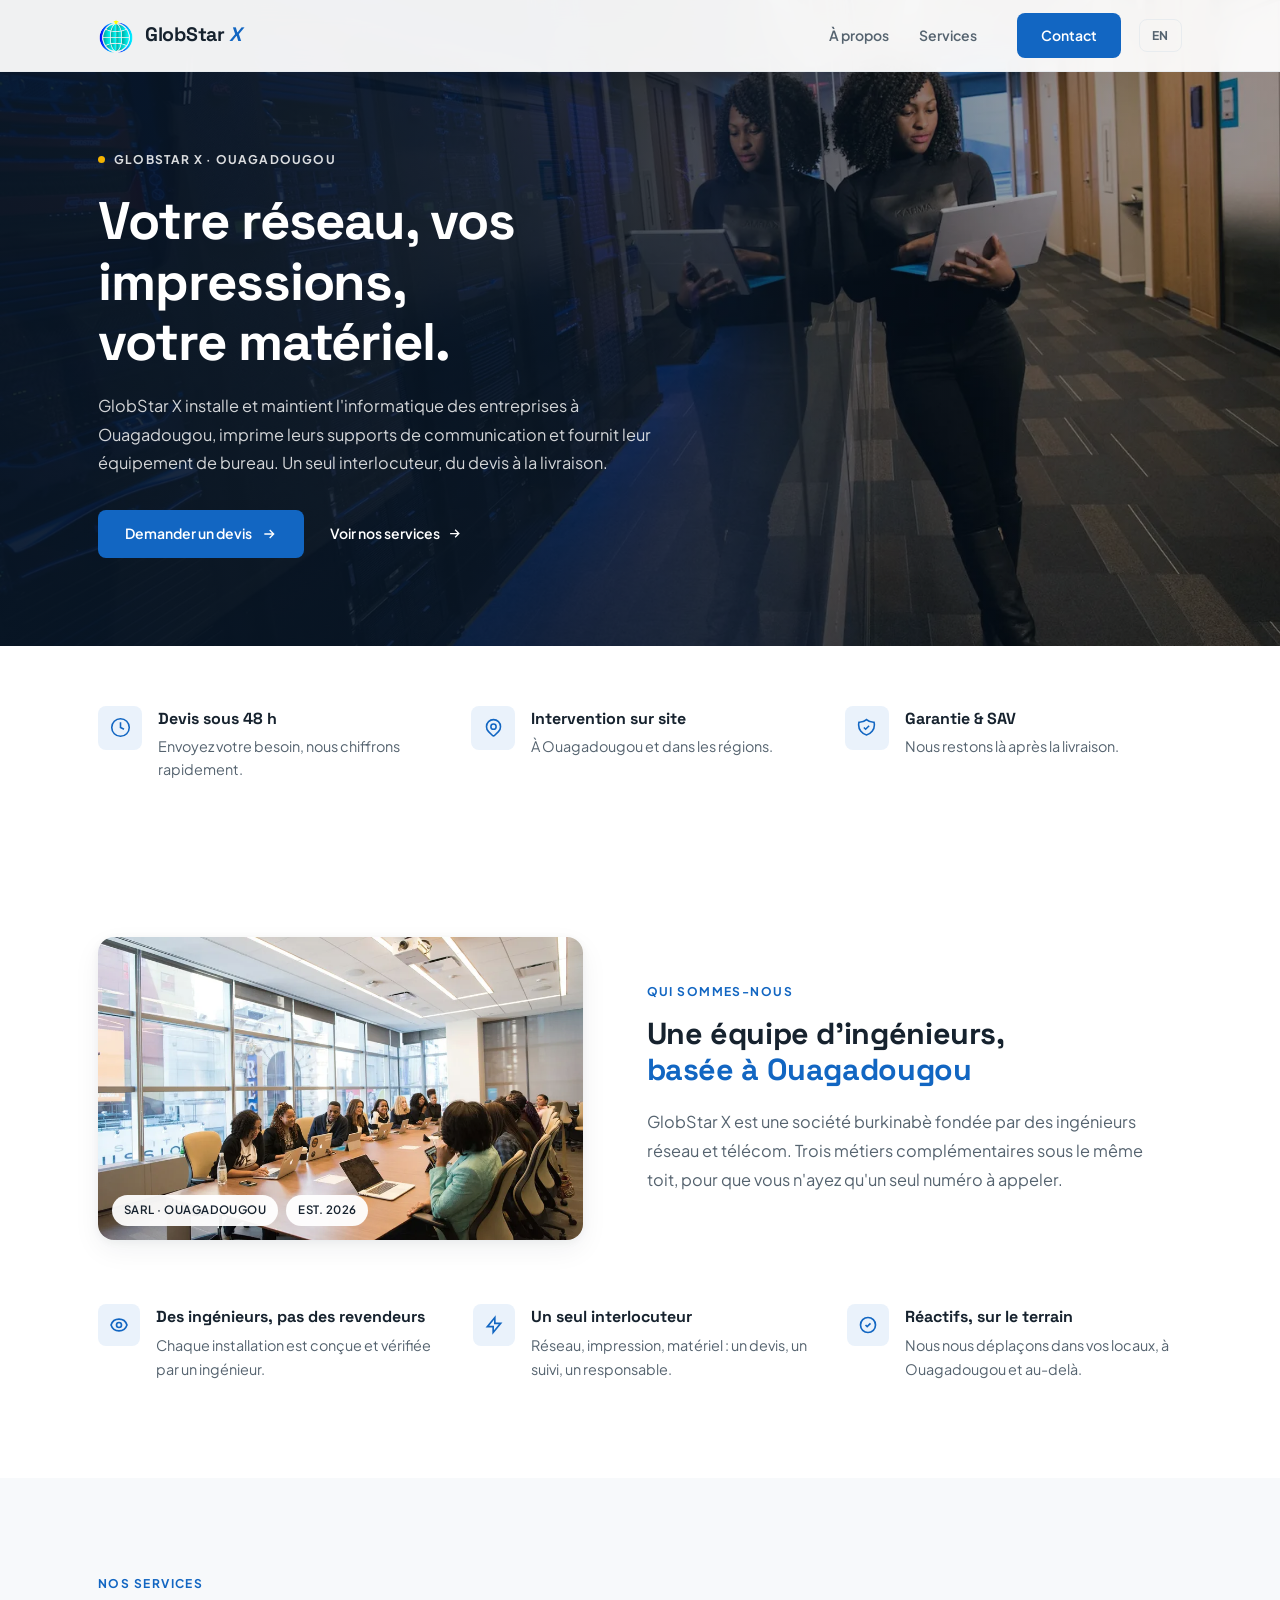
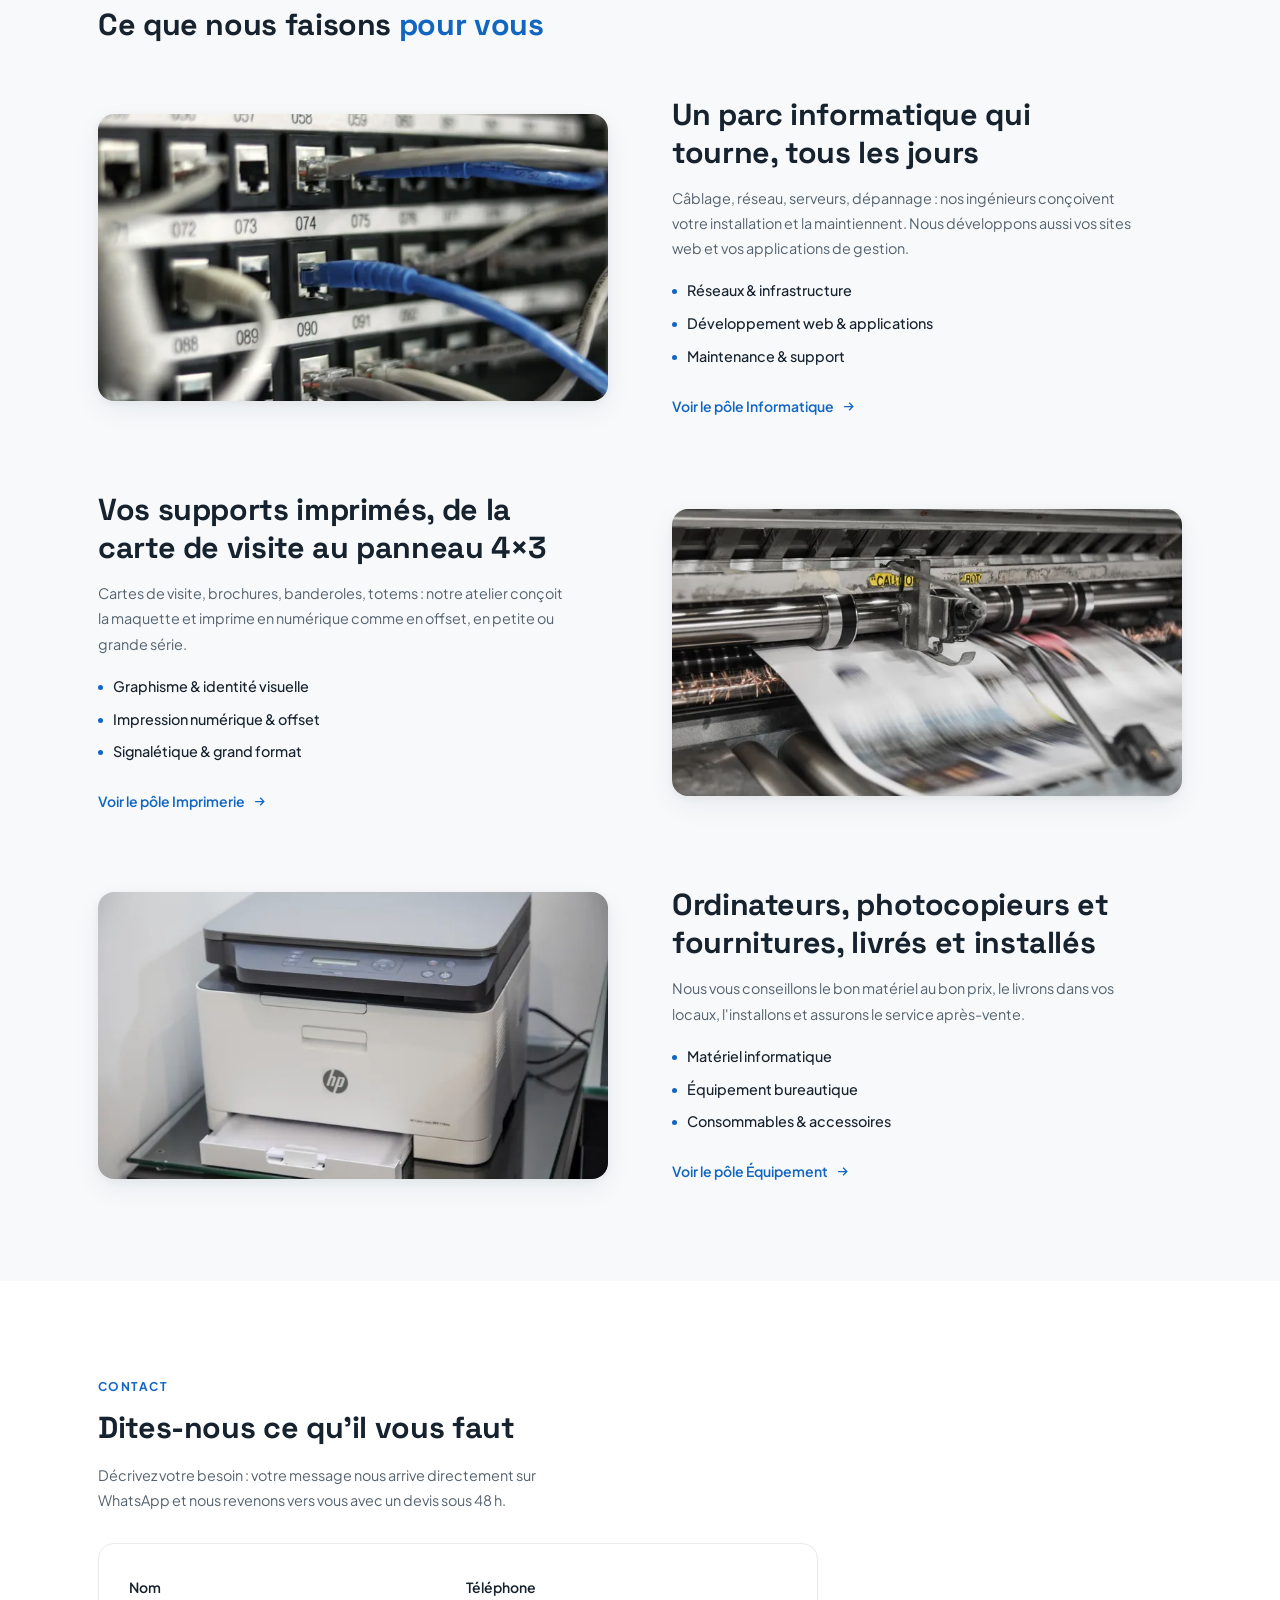
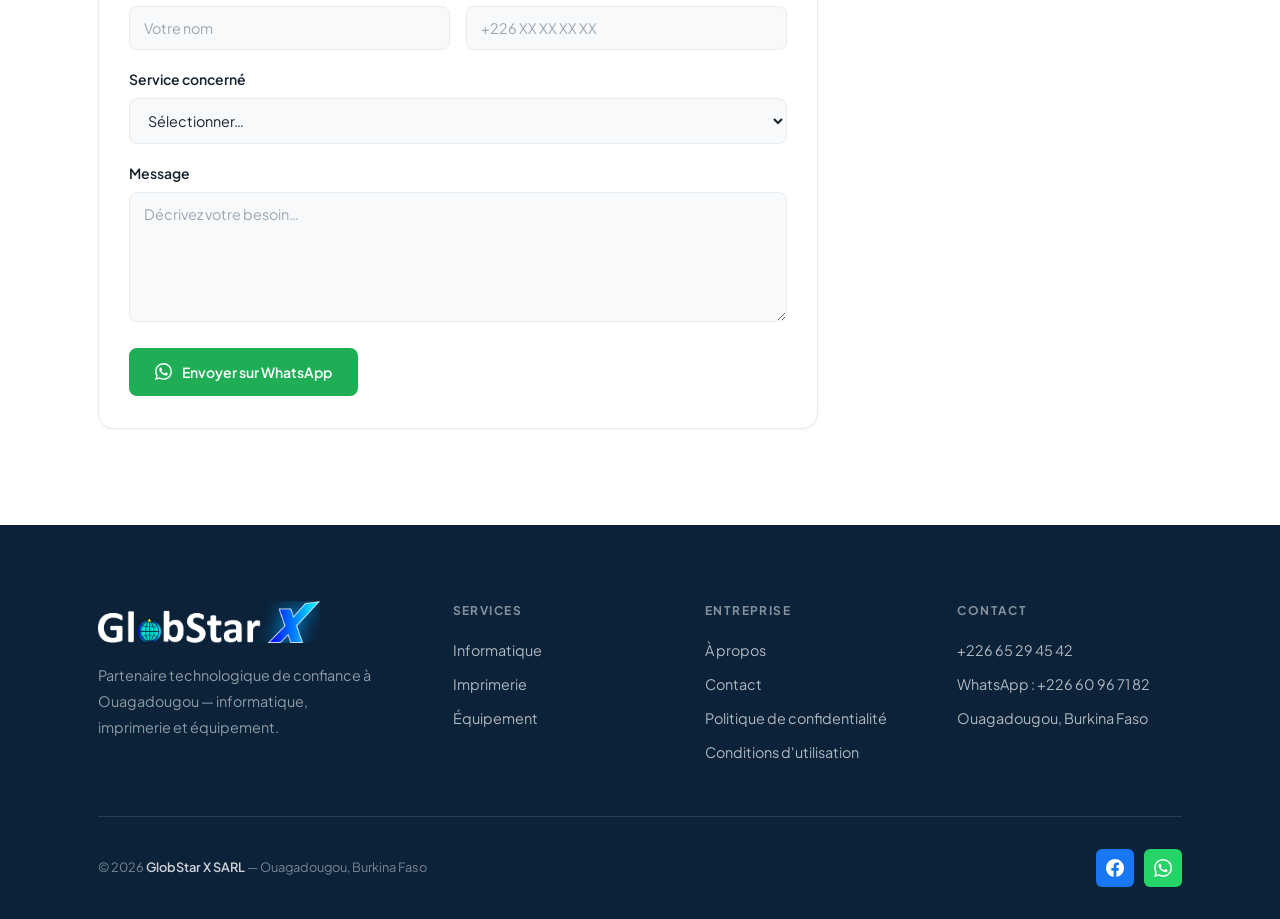
==== index.html @ 5630f963 "v1.0 — site vitrine GlobStar X (accueil + 3 pôles + pages légales, i18n FR/EN, formulaire WhatsApp) " ====
<!DOCTYPE html>
<html lang="fr">
<head>
  <meta charset="UTF-8" />
  <meta name="viewport" content="width=device-width, initial-scale=1.0" />
  <title>GlobStar X SARL — Informatique, Imprimerie &amp; Équipement à Ouagadougou</title>
  <meta name="description" content="GlobStar X SARL accompagne les entreprises et institutions au Burkina Faso : solutions informatiques, imprimerie professionnelle et fourniture d'équipements." />
  <meta name="theme-color" content="#FFFFFF" />
  <link rel="icon" type="image/png" sizes="32x32" href="img/favicon-32.png" />
  <link rel="icon" type="image/png" sizes="64x64" href="img/favicon-64.png" />
  <link rel="apple-touch-icon" href="img/icon-192.png" />
  <link rel="preconnect" href="https://fonts.googleapis.com" />
  <link rel="preconnect" href="https://fonts.gstatic.com" crossorigin />
  <link href="https://fonts.googleapis.com/css2?family=Plus+Jakarta+Sans:wght@300;400;500;600;700;800&family=Space+Grotesk:wght@500;600;700&family=JetBrains+Mono:wght@400;500;700&display=swap" rel="stylesheet" />
  <link rel="stylesheet" href="css/tokens.css" />
  <link rel="stylesheet" href="css/base.css" />
  <link rel="stylesheet" href="css/nav.css" />
  <link rel="stylesheet" href="css/hero.css" />
  <link rel="stylesheet" href="css/about.css" />
  <link rel="stylesheet" href="css/services.css" />
  <link rel="stylesheet" href="css/contact.css" />
  <link rel="stylesheet" href="css/footer.css" />
</head>
<body data-en-title="GlobStar X SARL — IT, Printing &amp; Equipment in Ouagadougou">

<!-- ════ NAV ════ -->
<nav id="nav">
  <div class="nav-inner">
    <a href="#hero" class="nav-logo">
      <img src="img/logo-mark.png" alt="" width="38" height="38" />
      <span class="nav-wordmark">GlobStar&nbsp;<em>X</em></span>
    </a>
    <div class="nav-right">
      <div class="nav-links">
        <a href="#about" data-i18n="nav.about">À propos</a>
        <a href="#services" data-i18n="nav.services">Services</a>
        <a href="#contact" class="nav-cta" data-i18n="nav.contact">Contact</a>
      </div>
      <button class="lang-toggle" id="lang-toggle" aria-label="Switch language">EN</button>
      <button class="nav-hbg" id="nav-hbg" aria-label="Menu"><span></span><span></span><span></span></button>
    </div>
  </div>
</nav>
<div class="nav-mob" id="nav-mob">
  <a href="#about" class="ml" data-i18n="nav.about">À propos</a>
  <a href="#services" class="ml" data-i18n="nav.services">Services</a>
  <a href="informatique.html" class="ml ml-sub" data-i18n="srv.1t">Informatique</a>
  <a href="imprimerie.html" class="ml ml-sub" data-i18n="srv.2t">Imprimerie</a>
  <a href="equipement.html" class="ml ml-sub" data-i18n="srv.3t">Équipement</a>
  <a href="#contact" class="ml" data-i18n="nav.contact">Contact</a>
</div>


<!-- ════ HERO ════ -->
<section id="hero">
  <div class="hero-bg" aria-hidden="true">
    <img src="img/hero-bg.webp" alt="" width="1600" height="800" fetchpriority="high" />
  </div>
  <div class="container hero-inner">
    <div class="hero-pill">
      <span class="hero-pill-dot" aria-hidden="true"></span>
      <span data-i18n="hero.pill">GlobStar X · Ouagadougou</span>
    </div>
    <h1 class="hero-h1" data-i18n="hero.h1">
      Votre réseau, vos impressions,<br />votre matériel.
    </h1>
    <p class="hero-sub" data-i18n="hero.sub">
      GlobStar X installe et maintient l'informatique des entreprises à Ouagadougou,
      imprime leurs supports de communication et fournit leur équipement de bureau.
      Un seul interlocuteur, du devis à la livraison.
    </p>
    <div class="hero-ctas">
      <a href="#contact" class="btn btn-filled">
        <span data-i18n="hero.cta1">Demander un devis</span>
        <svg fill="none" stroke="currentColor" stroke-width="2" viewBox="0 0 24 24" aria-hidden="true"><path d="M5 12h14M13 6l6 6-6 6"/></svg>
      </a>
      <a href="#services" class="link-arrow link-light"><span data-i18n="hero.cta2">Voir nos services</span> <svg fill="none" stroke="currentColor" stroke-width="2" viewBox="0 0 24 24" aria-hidden="true"><path d="M5 12h14M13 6l6 6-6 6"/></svg></a>
    </div>
  </div>
</section>

<!-- ════ ENGAGEMENTS ════ -->
<section class="section-sm" id="promesses">
  <div class="container">
    <ul class="proof-bar">
      <li class="rv" style="transition-delay:.02s">
        <div class="proof-icon"><svg fill="none" stroke="currentColor" stroke-width="1.8" viewBox="0 0 24 24" aria-hidden="true"><circle cx="12" cy="12" r="10"/><polyline points="12 6 12 12 16 14"/></svg></div>
        <div><h3 data-i18n="pr.1t">Devis sous 48 h</h3><p data-i18n="pr.1d">Envoyez votre besoin, nous chiffrons rapidement.</p></div>
      </li>
      <li class="rv" style="transition-delay:.08s">
        <div class="proof-icon"><svg fill="none" stroke="currentColor" stroke-width="1.8" viewBox="0 0 24 24" aria-hidden="true"><path d="M17.657 16.657L13.414 20.9a2 2 0 01-2.827 0l-4.244-4.243a8 8 0 1111.314 0z"/><circle cx="12" cy="11" r="3"/></svg></div>
        <div><h3 data-i18n="pr.2t">Intervention sur site</h3><p data-i18n="pr.2d">À Ouagadougou et dans les régions.</p></div>
      </li>
      <li class="rv" style="transition-delay:.14s">
        <div class="proof-icon"><svg fill="none" stroke="currentColor" stroke-width="1.8" viewBox="0 0 24 24" aria-hidden="true"><path d="M9 12l2 2 4-4m5.618-4.016A11.955 11.955 0 0112 2.944a11.955 11.955 0 01-8.618 3.04A12.02 12.02 0 003 9c0 5.591 3.824 10.29 9 11.622 5.176-1.332 9-6.03 9-11.622 0-1.042-.133-2.052-.382-3.016z"/></svg></div>
        <div><h3 data-i18n="pr.3t">Garantie &amp; SAV</h3><p data-i18n="pr.3d">Nous restons là après la livraison.</p></div>
      </li>
    </ul>
  </div>
</section>


<!-- ════ ABOUT ════ -->
<section id="about" class="section">
  <div class="container">
    <div class="about-grid">
      <figure class="about-photo rv-l">
        <img src="img/about.webp" alt="Équipe au travail sur ordinateurs portables" width="900" height="562" loading="lazy" />
        <figcaption class="about-photo-chip">
          <span class="chip">SARL · OUAGADOUGOU</span>
          <span class="chip" data-i18n="about.chip2">EST. 2026</span>
        </figcaption>
      </figure>
      <div class="about-intro rv-r">
        <div class="eyebrow" data-i18n="about.eyebrow">Qui sommes-nous</div>
        <h2 class="display-sm" data-i18n="about.h2">
          Une équipe d'ingénieurs,<br /><span class="grad-text">basée à Ouagadougou</span>
        </h2>
        <p class="about-lead" data-i18n="about.lead">
          GlobStar X est une société burkinabè fondée par des ingénieurs réseau
          et télécom. Trois métiers complémentaires sous le même toit, pour que
          vous n'ayez qu'un seul numéro à appeler.
        </p>
      </div>
    </div>
    <div class="about-values rv">
      <div class="about-value">
        <div class="about-value-icon"><svg fill="none" stroke="currentColor" stroke-width="2" viewBox="0 0 24 24" aria-hidden="true"><path d="M15 12a3 3 0 11-6 0 3 3 0 016 0z"/><path d="M2.458 12C3.732 7.943 7.523 5 12 5c4.478 0 8.268 2.943 9.542 7-1.274 4.057-5.064 7-9.542 7-4.477 0-8.268-2.943-9.542-7z"/></svg></div>
        <div><h4 data-i18n="about.v1t">Des ingénieurs, pas des revendeurs</h4><p data-i18n="about.v1">Chaque installation est conçue et vérifiée par un ingénieur.</p></div>
      </div>
      <div class="about-value">
        <div class="about-value-icon"><svg fill="none" stroke="currentColor" stroke-width="2" viewBox="0 0 24 24" aria-hidden="true"><path d="M13 10V3L4 14h7v7l9-11h-7z"/></svg></div>
        <div><h4 data-i18n="about.v2t">Un seul interlocuteur</h4><p data-i18n="about.v2">Réseau, impression, matériel : un devis, un suivi, un responsable.</p></div>
      </div>
      <div class="about-value">
        <div class="about-value-icon"><svg fill="none" stroke="currentColor" stroke-width="2" viewBox="0 0 24 24" aria-hidden="true"><path d="M9 12l2 2 4-4m6 2a9 9 0 11-18 0 9 9 0 0118 0z"/></svg></div>
        <div><h4 data-i18n="about.v3t">Réactifs, sur le terrain</h4><p data-i18n="about.v3">Nous nous déplaçons dans vos locaux, à Ouagadougou et au-delà.</p></div>
      </div>
    </div>
  </div>
</section>


<!-- ════ SERVICES ════ -->
<section id="services" class="section section-alt">
  <div class="container">
    <div class="section-head rv">
      <div class="eyebrow" data-i18n="srv.eyebrow">Nos services</div>
      <h2 class="display-sm" data-i18n="srv.h2">Ce que nous faisons <span class="grad-text">pour vous</span></h2>
    </div>

    <div class="feat-rows">

      <div class="feat-row rv">
        <figure class="feat-photo">
          <img src="img/srv-it.webp" alt="Câblage réseau professionnel" width="720" height="405" loading="lazy" />
        </figure>
        <div class="feat-body">
          <h3 data-i18n="srv.1t">Un parc informatique qui tourne, tous les jours</h3>
          <p data-i18n="srv.1s">Câblage, réseau, serveurs, dépannage : nos ingénieurs conçoivent votre installation et la maintiennent. Nous développons aussi vos sites web et vos applications de gestion.</p>
          <ul class="feat-list">
            <li data-i18n="srv.1a">Réseaux &amp; infrastructure</li>
            <li data-i18n="srv.1b">Développement web &amp; applications</li>
            <li data-i18n="srv.1c">Maintenance &amp; support</li>
          </ul>
          <a href="informatique.html" class="link-arrow"><span data-i18n="srv.1l">Voir le pôle Informatique</span> <svg fill="none" stroke="currentColor" stroke-width="2" viewBox="0 0 24 24" aria-hidden="true"><path d="M5 12h14M13 6l6 6-6 6"/></svg></a>
        </div>
      </div>

      <div class="feat-row feat-rev rv">
        <figure class="feat-photo">
          <img src="img/srv-print.webp" alt="Presse d'imprimerie offset" width="720" height="405" loading="lazy" />
        </figure>
        <div class="feat-body">
          <h3 data-i18n="srv.2t">Vos supports imprimés, de la carte de visite au panneau 4×3</h3>
          <p data-i18n="srv.2s">Cartes de visite, brochures, banderoles, totems : notre atelier conçoit la maquette et imprime en numérique comme en offset, en petite ou grande série.</p>
          <ul class="feat-list">
            <li data-i18n="srv.2a">Graphisme &amp; identité visuelle</li>
            <li data-i18n="srv.2b">Impression numérique &amp; offset</li>
            <li data-i18n="srv.2c">Signalétique &amp; grand format</li>
          </ul>
          <a href="imprimerie.html" class="link-arrow"><span data-i18n="srv.2l">Voir le pôle Imprimerie</span> <svg fill="none" stroke="currentColor" stroke-width="2" viewBox="0 0 24 24" aria-hidden="true"><path d="M5 12h14M13 6l6 6-6 6"/></svg></a>
        </div>
      </div>

      <div class="feat-row rv">
        <figure class="feat-photo">
          <img src="img/srv-equip.webp" alt="Photocopieur multifonction professionnel" width="720" height="405" loading="lazy" />
        </figure>
        <div class="feat-body">
          <h3 data-i18n="srv.3t">Ordinateurs, photocopieurs et fournitures, livrés et installés</h3>
          <p data-i18n="srv.3s">Nous vous conseillons le bon matériel au bon prix, le livrons dans vos locaux, l'installons et assurons le service après-vente.</p>
          <ul class="feat-list">
            <li data-i18n="srv.3a">Matériel informatique</li>
            <li data-i18n="srv.3b">Équipement bureautique</li>
            <li data-i18n="srv.3c">Consommables &amp; accessoires</li>
          </ul>
          <a href="equipement.html" class="link-arrow"><span data-i18n="srv.3l">Voir le pôle Équipement</span> <svg fill="none" stroke="currentColor" stroke-width="2" viewBox="0 0 24 24" aria-hidden="true"><path d="M5 12h14M13 6l6 6-6 6"/></svg></a>
        </div>
      </div>

    </div>
  </div>
</section>


<!-- ════ CONTACT ════ -->
<section id="contact" class="section">
  <div class="container">
    <div class="contact-solo">
      <div class="contact-form-wrap rv-l">
        <div class="eyebrow" data-i18n="ct.eyebrow">Contact</div>
        <h2 class="display-sm" data-i18n="ct.h2">Dites-nous ce qu'il vous faut</h2>
        <p class="contact-note" data-i18n="ct.note">Décrivez votre besoin : votre message nous arrive directement sur WhatsApp et nous revenons vers vous avec un devis sous 48 h.</p>
        <div class="form-card">
          <form id="contact-form" novalidate>
            <div class="form-row">
              <div class="fg"><label for="f-nom" data-i18n="ct.lName">Nom</label><input id="f-nom" type="text" name="nom" placeholder="Votre nom" data-i18n-ph="ct.pName" required /></div>
              <div class="fg"><label for="f-tel" data-i18n="ct.lTel">Téléphone</label><input id="f-tel" type="tel" name="tel" placeholder="+226 XX XX XX XX" /></div>
            </div>
            <div class="fg">
              <label for="f-service" data-i18n="ct.lService">Service concerné</label>
              <select id="f-service" name="service">
                <option value="" data-i18n="ct.oNone">Sélectionner…</option>
                <option data-i18n="srv.1t">Informatique</option>
                <option data-i18n="srv.2t">Imprimerie</option>
                <option data-i18n="srv.3t">Équipement</option>
                <option data-i18n="ct.oOther">Autre</option>
              </select>
            </div>
            <div class="fg"><label for="f-msg" data-i18n="ct.lMsg">Message</label><textarea id="f-msg" name="message" placeholder="Décrivez votre besoin…" data-i18n-ph="ct.pMsg" required></textarea></div>
            <button type="submit" class="form-submit">
              <svg fill="currentColor" viewBox="0 0 24 24" width="17" height="17" aria-hidden="true"><path d="M17.472 14.382c-.297-.149-1.758-.867-2.03-.967-.273-.099-.471-.148-.67.15-.197.297-.767.966-.94 1.164-.173.199-.347.223-.644.075-.297-.15-1.255-.463-2.39-1.475-.883-.788-1.48-1.761-1.653-2.059-.173-.297-.018-.458.13-.606.134-.133.297-.347.446-.52.149-.174.198-.298.298-.497.099-.198.05-.371-.025-.52-.075-.149-.669-1.612-.916-2.207-.242-.579-.487-.5-.669-.51-.173-.008-.371-.01-.57-.01-.198 0-.52.074-.792.372-.272.297-1.04 1.016-1.04 2.479 0 1.462 1.065 2.875 1.213 3.074.149.198 2.096 3.2 5.077 4.487.709.306 1.262.489 1.694.625.712.227 1.36.195 1.871.118.571-.085 1.758-.719 2.006-1.413.248-.694.248-1.289.173-1.413-.074-.124-.272-.198-.57-.347m-5.421 7.403h-.004a9.87 9.87 0 01-5.031-1.378l-.361-.214-3.741.982.998-3.648-.235-.374a9.86 9.86 0 01-1.51-5.26c.001-5.45 4.436-9.884 9.888-9.884 2.64 0 5.122 1.03 6.988 2.898a9.825 9.825 0 012.893 6.994c-.003 5.45-4.437 9.884-9.885 9.884m8.413-18.297A11.815 11.815 0 0012.05 0C5.495 0 .16 5.335.157 11.892c0 2.096.547 4.142 1.588 5.945L.057 24l6.305-1.654a11.882 11.882 0 005.683 1.448h.005c6.554 0 11.89-5.335 11.893-11.893a11.821 11.821 0 00-3.48-8.413z"/></svg>
              <span data-i18n="ct.send">Envoyer sur WhatsApp</span>
            </button>
          </form>
        </div>
      </div>

    </div>
  </div>
</section>


<!-- ════ FOOTER ════ -->
<footer id="footer">
  <div class="container">
    <div class="footer-top">
      <div class="footer-brand">
        <img src="./GlobStar X-03.png" alt="GlobStar X SARL" />
        <p data-i18n="f.brand">Partenaire technologique de confiance à Ouagadougou — informatique, imprimerie et équipement.</p>
      </div>
      <div class="footer-col">
        <h4 data-i18n="f.services">Services</h4>
        <ul>
          <li><a href="informatique.html" data-i18n="srv.1t">Informatique</a></li>
          <li><a href="imprimerie.html" data-i18n="srv.2t">Imprimerie</a></li>
          <li><a href="equipement.html" data-i18n="srv.3t">Équipement</a></li>
        </ul>
      </div>
      <div class="footer-col">
        <h4 data-i18n="f.company">Entreprise</h4>
        <ul>
          <li><a href="#about" data-i18n="nav.about">À propos</a></li>
          <li><a href="#contact" data-i18n="nav.contact">Contact</a></li>
          <li><a href="politique-confidentialite.html" data-i18n="f.privacy">Politique de confidentialité</a></li>
          <li><a href="conditions.html" data-i18n="f.terms">Conditions d'utilisation</a></li>
        </ul>
      </div>
      <div class="footer-col">
        <h4 data-i18n="f.contact">Contact</h4>
        <ul class="footer-contact">
          <li><a href="tel:+22665294542">+226 65 29 45 42</a></li>
          <li><a href="https://wa.me/22660967182" target="_blank" rel="noopener">WhatsApp : +226 60 96 71 82</a></li>
          <li>Ouagadougou, Burkina Faso</li>
        </ul>
      </div>
    </div>
    <div class="footer-bottom">
      <p class="footer-copy">© 2026 <strong>GlobStar X SARL</strong> — Ouagadougou, Burkina Faso</p>
      <div class="footer-socials">
        <a href="https://www.facebook.com/share/197fRiGLvC/" target="_blank" rel="noopener" class="fsoc fsoc-fb" aria-label="Facebook"><svg fill="currentColor" viewBox="0 0 24 24" aria-hidden="true"><path d="M24 12.073C24 5.406 18.627 0 12 0S0 5.406 0 12.073C0 18.1 4.388 23.094 10.125 24v-8.437H7.078v-3.49h3.047v-2.66c0-3.026 1.792-4.697 4.533-4.697 1.312 0 2.686.236 2.686.236v2.971H15.83c-1.491 0-1.956.931-1.956 1.886v2.264h3.328l-.532 3.49h-2.796V24C19.612 23.094 24 18.1 24 12.073z"/></svg></a>
        <a href="https://wa.me/22660967182" target="_blank" rel="noopener" class="fsoc fsoc-wa" aria-label="WhatsApp"><svg fill="currentColor" viewBox="0 0 24 24" aria-hidden="true"><path d="M17.472 14.382c-.297-.149-1.758-.867-2.03-.967-.273-.099-.471-.148-.67.15-.197.297-.767.966-.94 1.164-.173.199-.347.223-.644.075-.297-.15-1.255-.463-2.39-1.475-.883-.788-1.48-1.761-1.653-2.059-.173-.297-.018-.458.13-.606.134-.133.297-.347.446-.52.149-.174.198-.298.298-.497.099-.198.05-.371-.025-.52-.075-.149-.669-1.612-.916-2.207-.242-.579-.487-.5-.669-.51-.173-.008-.371-.01-.57-.01-.198 0-.52.074-.792.372-.272.297-1.04 1.016-1.04 2.479 0 1.462 1.065 2.875 1.213 3.074.149.198 2.096 3.2 5.077 4.487.709.306 1.262.489 1.694.625.712.227 1.36.195 1.871.118.571-.085 1.758-.719 2.006-1.413.248-.694.248-1.289.173-1.413-.074-.124-.272-.198-.57-.347m-5.421 7.403h-.004a9.87 9.87 0 01-5.031-1.378l-.361-.214-3.741.982.998-3.648-.235-.374a9.86 9.86 0 01-1.51-5.26c.001-5.45 4.436-9.884 9.888-9.884 2.64 0 5.122 1.03 6.988 2.898a9.825 9.825 0 012.893 6.994c-.003 5.45-4.437 9.884-9.885 9.884m8.413-18.297A11.815 11.815 0 0012.05 0C5.495 0 .16 5.335.157 11.892c0 2.096.547 4.142 1.588 5.945L.057 24l6.305-1.654a11.882 11.882 0 005.683 1.448h.005c6.554 0 11.89-5.335 11.893-11.893a11.821 11.821 0 00-3.48-8.413z"/></svg></a>
      </div>
    </div>
  </div>
</footer>

<script src="js/nav.js"    defer></script>
<script src="js/reveal.js" defer></script>
<script src="js/ui.js"     defer></script>
<script src="js/i18n.js"   defer></script>
</body>
</html>
---- css/tokens.css ----
/* ══════════════════════════════════════════
   DESIGN TOKENS — GlobStar X
   Corporate épuré : typo modérée, blanc, un accent
══════════════════════════════════════════ */
:root {
  /* ── Brand ── */
  --brand-cyan:  #00A8CC;
  --brand-blue:  #1266C2;
  --star:        #F5B301;

  /* ── Primary ── */
  --primary:           #1266C2;
  --primary-d:         #0F58A8;
  --on-primary:        #FFFFFF;
  --primary-container: #EAF2FB;
  --on-primary-ct:     #0A3D75;

  /* ── Encres & surfaces ── */
  --on-surface:        #16222E;
  --on-surface-var:    #55636F;
  --mono-ink:          #55636F;

  --surface:           #FFFFFF;
  --surf-ct-low:       #F7F9FB;
  --surf-ct:           #EFF3F6;
  --surf-ct-high:      #E7ECF0;

  /* ── Bordures ── */
  --outline:           #9AA7B2;
  --outline-var:       #E8ECEF;
  --line:              1px solid #E8ECEF;

  /* ── Sombre ── */
  --dark:  #0B2239;
  --dark2: #10304F;

  /* ── Typography ── */
  --font:         'Plus Jakarta Sans', system-ui, sans-serif;
  --font-display: 'Space Grotesk', 'Plus Jakarta Sans', system-ui, sans-serif;
  --font-mono:    'JetBrains Mono', ui-monospace, monospace;

  /* ── Type scale : modérée ── */
  --display-lg:    clamp(2.15rem, 4.2vw, 3.3rem);
  --display-md:    clamp(1.9rem, 3.4vw, 2.6rem);
  --display-sm:    clamp(1.5rem, 2.5vw, 1.9rem);
  --headline-lg:   clamp(1.4rem, 2.4vw, 1.7rem);
  --headline-sm:   1.35rem;
  --title-lg:      1.25rem;
  --title-md:      1rem;
  --title-sm:      .875rem;
  --label-lg:      .875rem;
  --label-md:      .75rem;
  --body-lg:       1.02rem;
  --body-md:       .9rem;
  --body-sm:       .8rem;

  /* ── Shapes ── */
  --r-xs:   4px;
  --r-sm:   6px;
  --r-md:   8px;
  --r-lg:   12px;
  --r-xl:   16px;
  --r-2xl:  20px;
  --r-full: 9999px;

  /* ── Shadows : douces, discrètes ── */
  --sh-1: 0 1px 2px rgba(22,34,46,.05);
  --sh-2: 0 2px 8px rgba(22,34,46,.05), 0 10px 28px rgba(22,34,46,.06);
  --sh-3: 0 4px 12px rgba(22,34,46,.06), 0 20px 48px rgba(22,34,46,.09);
  --sh-c: 0 2px 8px rgba(18,102,194,.2);

  /* ── Motion ── */
  --ease-std:  cubic-bezier(.2,0,0,1);
  --ease-dec:  cubic-bezier(0,0,0,1);
  --dur-1: 180ms;
  --dur-2: 260ms;
  --dur-3: 360ms;
  --dur-4: 440ms;

  /* ── Layout ── */
  --nav-h:    72px;
  --max-w:    1140px;
  --pad-x:    28px;
}

@media (max-width: 600px) {
  :root {
    --pad-x: 20px;
    --nav-h: 62px;
  }
}
---- css/base.css ----
/* ══════════════════════════════════════════
   BASE — Reset · Typographie · Utilitaires
══════════════════════════════════════════ */

/* ── Reset ── */
*, *::before, *::after { box-sizing: border-box; margin: 0; padding: 0; }
html { scroll-behavior: smooth; -webkit-text-size-adjust: 100%; overflow-x: clip; }
body {
  font-family: var(--font);
  background: var(--surface);
  color: var(--on-surface);
  overflow-x: hidden;
  -webkit-font-smoothing: antialiased;
  -moz-osx-font-smoothing: grayscale;
  line-height: 1.65;
}
::selection { background: rgba(18,102,194,.15); }
a  { color: inherit; text-decoration: none; }
img { display: block; max-width: 100%; }
ul  { list-style: none; }
button { font-family: inherit; cursor: pointer; border: none; background: none; }
input, textarea, select { font-family: inherit; }

::-webkit-scrollbar       { width: 5px; }
::-webkit-scrollbar-track { background: var(--surf-ct-low); }
::-webkit-scrollbar-thumb { background: var(--outline); border-radius: var(--r-full); }

/* ── Layout ── */
.container {
  max-width: var(--max-w);
  margin: 0 auto;
  padding: 0 var(--pad-x);
}
.section    { padding: 96px 0; }
.section-sm { padding: 60px 0; }
.section-alt { background: var(--surf-ct-low); }

/* ── Typographie ── */
.display-lg {
  font-family: var(--font-display);
  font-size: var(--display-lg);
  font-weight: 700;
  line-height: 1.12;
  letter-spacing: -0.02em;
}
.display-md {
  font-family: var(--font-display);
  font-size: var(--display-md);
  font-weight: 700;
  line-height: 1.15;
  letter-spacing: -0.018em;
}
.display-sm {
  font-family: var(--font-display);
  font-size: var(--display-sm);
  font-weight: 700;
  line-height: 1.2;
  letter-spacing: -0.012em;
}

/* ── Kicker : discret, sans trait ── */
.eyebrow {
  display: block;
  font-size: var(--label-md);
  font-weight: 700;
  letter-spacing: 0.12em;
  text-transform: uppercase;
  color: var(--primary);
  margin-bottom: 14px;
}

.grad-text { color: var(--primary); }

/* ── Tête de section ── */
.section-head { max-width: 620px; margin-bottom: 52px; }
.section-sub {
  font-size: var(--body-lg);
  line-height: 1.75;
  color: var(--on-surface-var);
  margin-top: 14px;
  max-width: 540px;
}

/* ── Boutons : un seul style fort ── */
.btn {
  display: inline-flex;
  align-items: center;
  justify-content: center;
  gap: 9px;
  font-family: var(--font);
  font-size: var(--label-lg);
  font-weight: 600;
  padding: 0 26px;
  height: 48px;
  border-radius: var(--r-md);
  border: 1px solid transparent;
  cursor: pointer;
  transition: background var(--dur-1) var(--ease-std),
              color var(--dur-1) var(--ease-std),
              border-color var(--dur-1) var(--ease-std);
  white-space: nowrap;
  text-decoration: none;
}
.btn svg { width: 16px; height: 16px; flex-shrink: 0; }

.btn-filled {
  background: var(--primary);
  color: #fff;
}
.btn-filled:hover { background: var(--primary-d); }

.btn-ghost {
  background: transparent;
  color: var(--on-surface);
  border-color: var(--surf-ct-high);
}
.btn-ghost:hover {
  color: var(--primary);
  border-color: var(--primary);
}

/* ── Lien texte avec flèche ── */
.link-arrow {
  display: inline-flex;
  align-items: center;
  gap: 7px;
  font-size: var(--label-lg);
  font-weight: 600;
  color: var(--primary);
  transition: gap var(--dur-1) var(--ease-std);
}
.link-arrow svg { width: 15px; height: 15px; }
.link-arrow:hover { gap: 11px; }

/* ── Chips ── */
.chip {
  display: inline-flex;
  align-items: center;
  gap: 6px;
  font-size: 11.5px;
  font-weight: 600;
  letter-spacing: .04em;
  padding: 6px 12px;
  border-radius: var(--r-full);
  background: rgba(255,255,255,.94);
  color: var(--on-surface);
}

/* ── Blocs de langue ── */
html.en .lang-fr { display: none; }
html:not(.en) .lang-en { display: none; }

/* ── Reveal : discret ── */
.rv, .rv-l, .rv-r, .rv-s {
  opacity: 0;
  transform: translateY(16px);
  transition: opacity var(--dur-4) var(--ease-dec), transform var(--dur-4) var(--ease-dec);
}
.rv.on, .rv-l.on, .rv-r.on, .rv-s.on { opacity: 1; transform: none; }
@media (prefers-reduced-motion: reduce) {
  .rv, .rv-l, .rv-r, .rv-s { opacity: 1; transform: none; transition: none; }
}

/* ── Focus ── */
:focus-visible {
  outline: 2px solid var(--primary);
  outline-offset: 3px;
  border-radius: var(--r-xs);
}

/* ── Responsive ── */
@media (max-width: 960px) {
  .section    { padding: 72px 0; }
  .section-sm { padding: 48px 0; }
  .section-head { margin-bottom: 40px; }
}
@media (max-width: 600px) {
  .section    { padding: 56px 0; }
  .section-sm { padding: 40px 0; }
}
---- css/nav.css ----
/* ══════════════════════════════════════════
   NAVIGATION — hairline, éditoriale
══════════════════════════════════════════ */
#nav {
  position: fixed;
  top: 0; left: 0; right: 0;
  z-index: 1000;
  height: var(--nav-h);
  background: rgba(255,255,255,.94);
  backdrop-filter: blur(14px);
  -webkit-backdrop-filter: blur(14px);
  border-bottom: var(--line);
  transition: box-shadow var(--dur-2) var(--ease-std);
}
#nav.scrolled { box-shadow: var(--sh-1); }

.nav-inner {
  max-width: var(--max-w);
  height: 100%;
  margin: 0 auto;
  padding: 0 var(--pad-x);
  display: flex;
  align-items: center;
  justify-content: space-between;
}

/* ── Logo ── */
.nav-logo {
  display: flex;
  align-items: center;
  gap: 11px;
}
.nav-logo img {
  width: 36px;
  height: 36px;
  display: block;
}
.nav-wordmark {
  font-family: var(--font-display);
  font-size: 1.22rem;
  font-weight: 700;
  letter-spacing: -0.015em;
  color: var(--on-surface);
  white-space: nowrap;
}
.nav-wordmark em {
  font-style: italic;
  color: var(--primary);
}

/* ── Liens ── */
.nav-right {
  display: flex;
  align-items: center;
  gap: 18px;
}
.nav-links {
  display: flex;
  align-items: center;
  gap: 30px;
}
.nav-links a {
  position: relative;
  font-size: var(--label-lg);
  font-weight: 600;
  color: var(--on-surface-var);
  padding: 6px 0;
  transition: color var(--dur-1);
}
.nav-links a::after {
  content: '';
  position: absolute;
  left: 0; right: 100%;
  bottom: 0;
  height: 2px;
  background: var(--primary);
  transition: right var(--dur-2) var(--ease-std);
}
.nav-links a:hover,
.nav-links a.active { color: var(--on-surface); }
.nav-links a:hover::after,
.nav-links a.active::after { right: 0; }

.nav-links a.nav-cta {
  margin-left: 10px;
  background: var(--primary);
  color: #fff;
  padding: 11px 24px;
  border-radius: var(--r-md);
  transition: background var(--dur-1);
}
.nav-links a.nav-cta::after { display: none; }
.nav-links a.nav-cta:hover {
  background: var(--primary-d);
  color: #fff;
}

/* ── Lang toggle ── */
.lang-toggle {
  font-size: var(--label-md);
  font-weight: 700;
  letter-spacing: .06em;
  color: var(--on-surface-var);
  border: var(--line);
  border-radius: var(--r-md);
  padding: 8px 12px;
  transition: color var(--dur-1), border-color var(--dur-1);
}
.lang-toggle:hover {
  color: var(--primary);
  border-color: var(--primary);
}

/* ── Hamburger ── */
.nav-hbg {
  display: none;
  flex-direction: column;
  justify-content: center;
  gap: 5px;
  width: 44px;
  height: 44px;
  padding: 11px;
  border-radius: var(--r-xs);
}
.nav-hbg span {
  display: block;
  height: 2px;
  background: var(--on-surface);
  transition: transform var(--dur-2) var(--ease-std), opacity var(--dur-1);
}
.nav-hbg.open span:nth-child(1) { transform: translateY(7px) rotate(45deg); }
.nav-hbg.open span:nth-child(2) { opacity: 0; }
.nav-hbg.open span:nth-child(3) { transform: translateY(-7px) rotate(-45deg); }

/* ── Menu mobile ── */
.nav-mob {
  position: fixed;
  inset: var(--nav-h) 0 0 0;
  z-index: 999;
  background: var(--surface);
  display: flex;
  flex-direction: column;
  padding: 28px var(--pad-x);
  opacity: 0;
  pointer-events: none;
  transform: translateY(-6px);
  transition: opacity var(--dur-2) var(--ease-std), transform var(--dur-2) var(--ease-std);
}
.nav-mob.open {
  opacity: 1;
  pointer-events: auto;
  transform: none;
}
.nav-mob .ml {
  font-family: var(--font-display);
  font-size: 1.55rem;
  font-weight: 600;
  color: var(--on-surface);
  padding: 14px 0;
  border-bottom: var(--line);
}
.nav-mob .ml-sub {
  font-family: var(--font);
  font-size: 1rem;
  font-weight: 500;
  color: var(--on-surface-var);
  padding-left: 20px;
}

@media (max-width: 860px) {
  .nav-links { display: none; }
  .nav-hbg   { display: flex; }
}
---- css/hero.css ----
/* ══════════════════════════════════════════
   HERO — photo pleine largeur + voile navy
══════════════════════════════════════════ */
#hero {
  position: relative;
  min-height: 560px;
  display: flex;
  align-items: center;
  padding: calc(var(--nav-h) + 72px) 0 88px;
  overflow: hidden;
}

.hero-bg {
  position: absolute;
  inset: 0;
  z-index: 0;
}
.hero-bg img {
  width: 100%;
  height: 100%;
  object-fit: cover;
  object-position: 70% center;
}
.hero-bg::after {
  content: '';
  position: absolute;
  inset: 0;
  background: linear-gradient(90deg,
    rgba(8,22,38,.92) 0%,
    rgba(8,22,38,.82) 42%,
    rgba(8,22,38,.45) 75%,
    rgba(8,22,38,.3) 100%);
}

.hero-inner {
  position: relative;
  z-index: 1;
  width: 100%;
}

/* ── Kicker ── */
.hero-pill {
  display: inline-flex;
  align-items: center;
  gap: 9px;
  font-size: var(--label-md);
  font-weight: 700;
  letter-spacing: .1em;
  text-transform: uppercase;
  color: rgba(255,255,255,.85);
  margin-bottom: 22px;
}
.hero-pill-dot {
  width: 7px;
  height: 7px;
  border-radius: 50%;
  background: var(--star);
  flex-shrink: 0;
}

.hero-h1 {
  font-family: var(--font-display);
  font-size: var(--display-lg);
  font-weight: 700;
  line-height: 1.14;
  letter-spacing: -0.02em;
  color: #fff;
  max-width: 640px;
  margin-bottom: 20px;
}

.hero-sub {
  font-size: var(--body-lg);
  line-height: 1.75;
  color: rgba(255,255,255,.82);
  max-width: 560px;
  margin-bottom: 32px;
}

.hero-ctas {
  display: flex;
  flex-wrap: wrap;
  align-items: center;
  gap: 26px;
}
.link-light { color: #fff; }
.link-light:hover { color: rgba(255,255,255,.85); }

/* ══════════════════════════════════════════
   BANDE D'ENGAGEMENTS
══════════════════════════════════════════ */
.proof-bar {
  display: grid;
  grid-template-columns: repeat(3, 1fr);
  gap: 36px;
}
.proof-bar li {
  display: flex;
  gap: 16px;
  align-items: flex-start;
}
.proof-icon {
  width: 44px;
  height: 44px;
  border-radius: var(--r-md);
  background: var(--primary-container);
  color: var(--primary);
  display: flex;
  align-items: center;
  justify-content: center;
  flex-shrink: 0;
}
.proof-icon svg { width: 21px; height: 21px; }
.proof-bar h3 {
  font-family: var(--font-display);
  font-size: var(--title-md);
  font-weight: 700;
  color: var(--on-surface);
  margin-bottom: 3px;
}
.proof-bar p {
  font-size: var(--body-md);
  color: var(--on-surface-var);
  line-height: 1.6;
}

/* ── Responsive ── */
@media (max-width: 960px) {
  #hero { padding: calc(var(--nav-h) + 56px) 0 64px; min-height: 0; }
  .hero-bg::after {
    background: linear-gradient(180deg, rgba(8,22,38,.9) 0%, rgba(8,22,38,.78) 100%);
  }
  .proof-bar { grid-template-columns: 1fr; gap: 20px; }
}
---- css/about.css ----
/* ══════════════════════════════════════════
   ABOUT — photo + texte, valeurs simples
══════════════════════════════════════════ */
.about-grid {
  display: grid;
  grid-template-columns: .95fr 1.05fr;
  gap: 64px;
  align-items: center;
  margin-bottom: 64px;
}

.about-photo {
  position: relative;
  border-radius: var(--r-xl);
  overflow: hidden;
  box-shadow: var(--sh-2);
}
.about-photo img {
  width: 100%;
  height: auto;
  display: block;
  filter: saturate(.9);
}
.about-photo-chip {
  position: absolute;
  left: 14px;
  bottom: 14px;
  display: flex;
  flex-wrap: wrap;
  gap: 8px;
}

.about-lead {
  font-size: var(--body-lg);
  line-height: 1.8;
  color: var(--on-surface-var);
  margin: 18px 0 0;
  max-width: 500px;
}

/* ── Valeurs : 3 colonnes nues ── */
.about-values {
  display: grid;
  grid-template-columns: repeat(3, 1fr);
  gap: 40px;
}
.about-value {
  display: flex;
  gap: 16px;
  align-items: flex-start;
}
.about-value-icon {
  width: 42px;
  height: 42px;
  border-radius: var(--r-md);
  background: var(--primary-container);
  color: var(--primary);
  display: flex;
  align-items: center;
  justify-content: center;
  flex-shrink: 0;
}
.about-value-icon svg { width: 20px; height: 20px; }
.about-value h4 {
  font-family: var(--font-display);
  font-size: var(--title-md);
  font-weight: 700;
  color: var(--on-surface);
  margin-bottom: 4px;
}
.about-value p {
  font-size: var(--body-md);
  color: var(--on-surface-var);
  line-height: 1.65;
}

@media (max-width: 960px) {
  .about-grid {
    grid-template-columns: 1fr;
    gap: 40px;
    margin-bottom: 44px;
  }
  .about-photo { max-width: 560px; }
  .about-values { grid-template-columns: 1fr; gap: 24px; }
}
---- css/services.css ----
/* ══════════════════════════════════════════
   SERVICES — rangées alternées photo / texte
══════════════════════════════════════════ */
.feat-rows {
  display: flex;
  flex-direction: column;
  gap: 72px;
}

.feat-row {
  display: grid;
  grid-template-columns: 1fr 1fr;
  gap: 64px;
  align-items: center;
}
.feat-rev .feat-photo { order: 2; }
.feat-rev .feat-body  { order: 1; }

.feat-photo {
  border-radius: var(--r-xl);
  overflow: hidden;
  box-shadow: var(--sh-2);
}
.feat-photo img {
  width: 100%;
  height: auto;
  display: block;
  filter: saturate(.9);
}

.feat-body h3 {
  font-family: var(--font-display);
  font-size: var(--display-sm);
  font-weight: 700;
  line-height: 1.25;
  letter-spacing: -0.012em;
  color: var(--on-surface);
  margin-bottom: 14px;
  max-width: 460px;
}
.feat-body > p {
  font-size: var(--body-md);
  line-height: 1.75;
  color: var(--on-surface-var);
  max-width: 470px;
  margin-bottom: 18px;
}
.feat-list {
  display: flex;
  flex-direction: column;
  gap: 9px;
  margin-bottom: 24px;
}
.feat-list li {
  display: flex;
  align-items: baseline;
  gap: 10px;
  font-size: var(--body-md);
  font-weight: 500;
  color: var(--on-surface);
}
.feat-list li::before {
  content: '';
  width: 5px;
  height: 5px;
  border-radius: 50%;
  background: var(--primary);
  flex-shrink: 0;
  transform: translateY(-2px);
}

@media (max-width: 960px) {
  .feat-rows { gap: 52px; }
  .feat-row {
    grid-template-columns: 1fr;
    gap: 24px;
  }
  .feat-rev .feat-photo { order: 0; }
  .feat-rev .feat-body  { order: 0; }
  .feat-photo { max-width: 560px; }
}
---- css/contact.css ----
/* ══════════════════════════════════════════
   CONTACT — formulaire net + coordonnées hairline
══════════════════════════════════════════ */
.contact-solo {
  max-width: 720px;
}

.contact-note {
  font-size: var(--body-md);
  line-height: 1.75;
  color: var(--on-surface-var);
  max-width: 440px;
  margin: 16px 0 30px;
}

/* ── Formulaire ── */
.form-card {
  background: var(--surface);
  border: var(--line);
  border-radius: var(--r-xl);
  box-shadow: var(--sh-1);
  padding: 32px 30px;
}
.form-row {
  display: grid;
  grid-template-columns: 1fr 1fr;
  gap: 16px;
}
.fg { margin-bottom: 18px; }
.fg label {
  display: block;
  font-size: var(--label-lg);
  font-weight: 600;
  color: var(--on-surface);
  margin-bottom: 7px;
}
.fg input,
.fg select,
.fg textarea {
  width: 100%;
  font-size: var(--body-md);
  color: var(--on-surface);
  background: var(--surf-ct-low);
  border: var(--line);
  border-radius: var(--r-md);
  padding: 12px 14px;
  transition: border-color var(--dur-1), background var(--dur-1);
}
.fg input:focus,
.fg select:focus,
.fg textarea:focus {
  outline: none;
  border-color: var(--primary);
  background: var(--surface);
}
.fg textarea { min-height: 130px; resize: vertical; }
.fg ::placeholder { color: var(--outline); }

.form-submit {
  display: inline-flex;
  align-items: center;
  gap: 10px;
  font-size: var(--label-lg);
  font-weight: 600;
  color: #fff;
  background: #1FAE55;
  border-radius: var(--r-md);
  padding: 0 26px;
  height: 48px;
  transition: background var(--dur-1), transform var(--dur-1);
}
.form-submit:hover {
  background: #179547;
  transform: translateY(-1px);
}
.form-submit svg { width: 17px; height: 17px; }

@media (max-width: 600px) {
  .form-row { grid-template-columns: 1fr; gap: 0; }
  .form-card { padding: 24px 20px; }
}
---- css/footer.css ----
/* ══════════════════════════════════════════
   FOOTER — navy éditorial
══════════════════════════════════════════ */
#footer {
  background: var(--dark);
  padding: 76px 0 32px;
}

/* ── Grille ── */
.footer-top {
  display: grid;
  grid-template-columns: 1.5fr 1fr 1fr 1.1fr;
  gap: 48px;
  padding-bottom: 52px;
  border-bottom: 1px solid rgba(255,255,255,.12);
}

/* Marque */
.footer-brand img {
  height: 42px;
  width: auto;
  margin-bottom: 20px;
}
.footer-brand p {
  font-size: var(--body-md);
  color: rgba(255,255,255,.55);
  line-height: 1.8;
  max-width: 280px;
}

/* Colonnes */
.footer-col h4 {
  font-size: var(--label-md);
  font-weight: 700;
  letter-spacing: .12em;
  text-transform: uppercase;
  color: rgba(255,255,255,.5);
  margin-bottom: 18px;
}
.footer-col ul {
  display: flex;
  flex-direction: column;
  gap: 11px;
}
.footer-col li {
  font-size: var(--body-md);
  color: rgba(255,255,255,.68);
  line-height: 1.6;
}
.footer-col li a {
  color: rgba(255,255,255,.68);
  transition: color var(--dur-1);
}
.footer-col li a:hover { color: #fff; }

/* ── Barre basse ── */
.footer-bottom {
  margin-top: 32px;
  display: flex;
  align-items: center;
  justify-content: space-between;
  flex-wrap: wrap;
  gap: 16px;
}
.footer-copy {
  font-size: var(--body-sm);
  color: rgba(255,255,255,.45);
}
.footer-copy strong { color: rgba(255,255,255,.8); font-weight: 600; }

/* Icônes officielles */
.footer-socials {
  display: flex;
  gap: 10px;
}
.fsoc {
  width: 38px;
  height: 38px;
  border-radius: var(--r-sm);
  display: flex;
  align-items: center;
  justify-content: center;
  color: #fff;
  transition: transform var(--dur-1), filter var(--dur-1);
}
.fsoc svg { width: 18px; height: 18px; }
.fsoc:hover { transform: translateY(-2px); filter: brightness(1.1); }
.fsoc-fb { background: #1877F2; }
.fsoc-wa { background: #25D366; }

/* ── Responsive ── */
@media (max-width: 960px) {
  .footer-top { grid-template-columns: 1fr 1fr; gap: 40px; }
}
@media (max-width: 600px) {
  .footer-top { grid-template-columns: 1fr; }
  .footer-bottom { flex-direction: column; align-items: flex-start; }
}
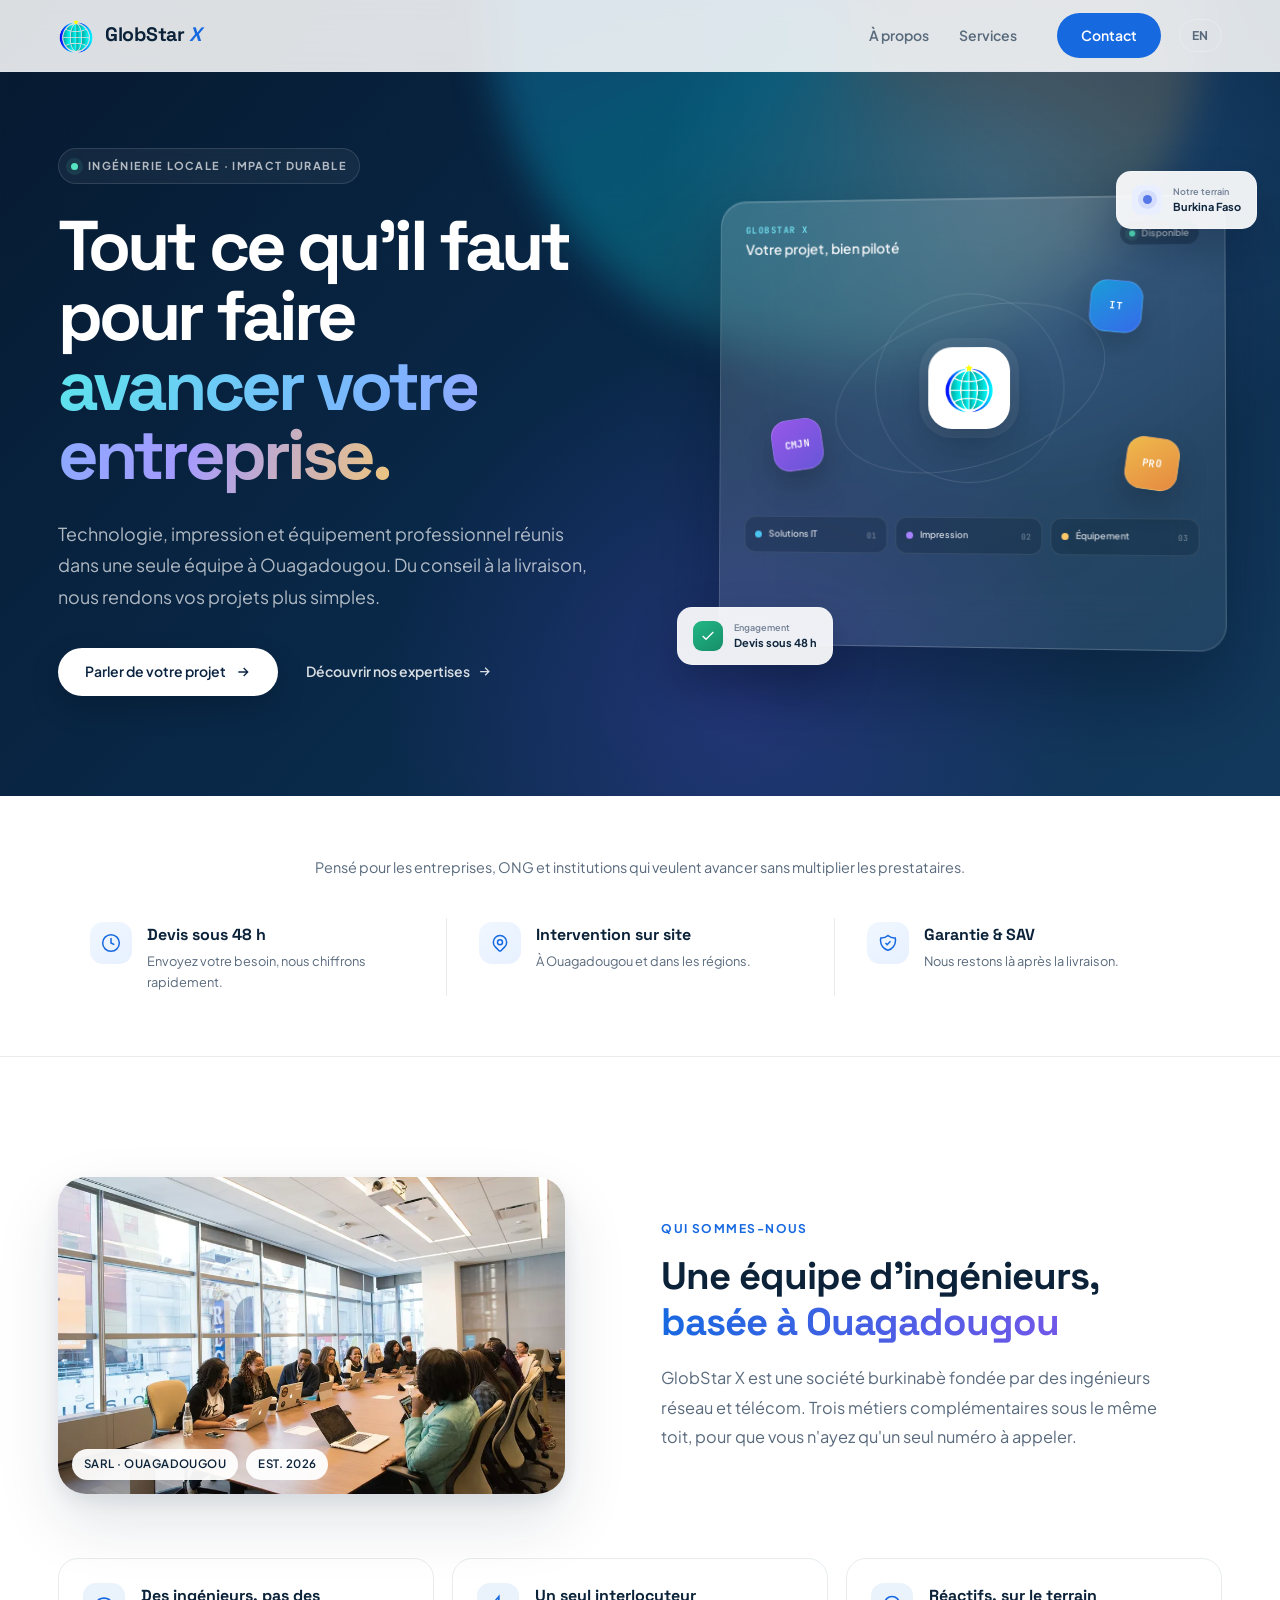
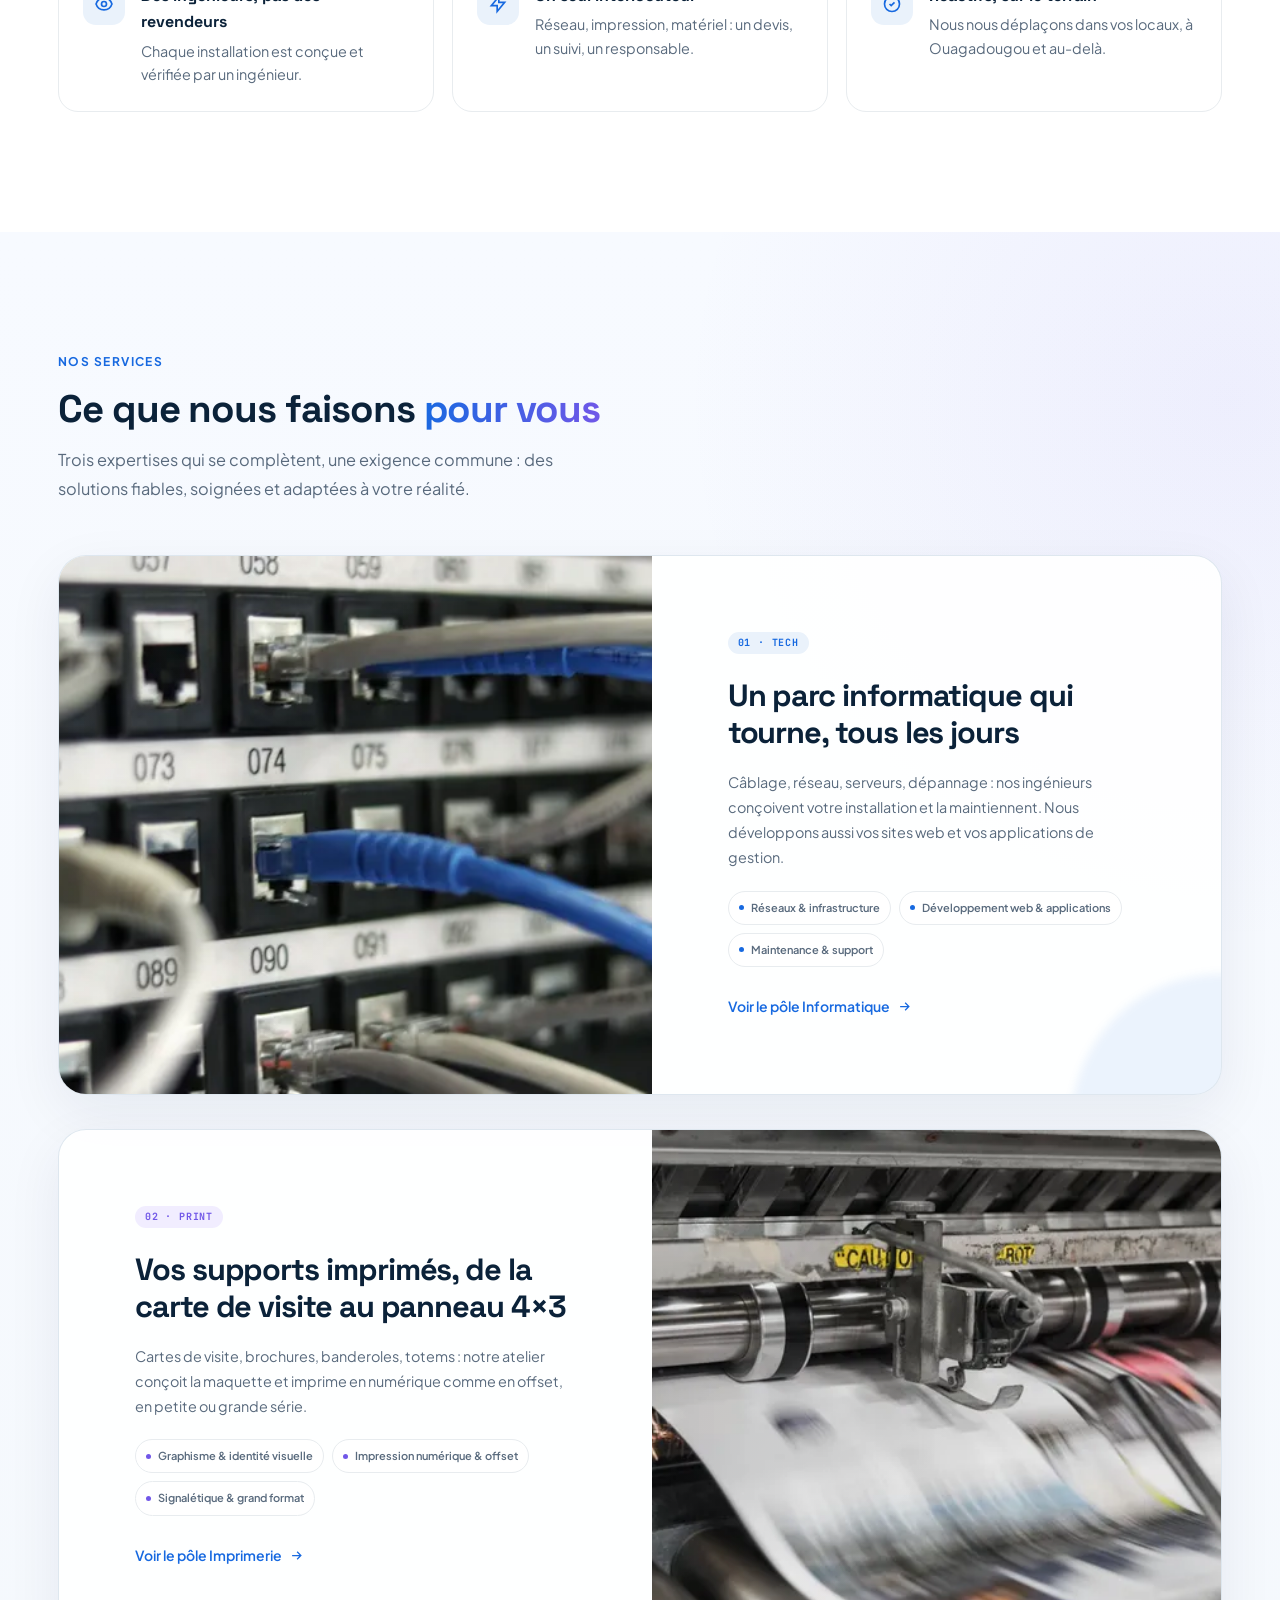
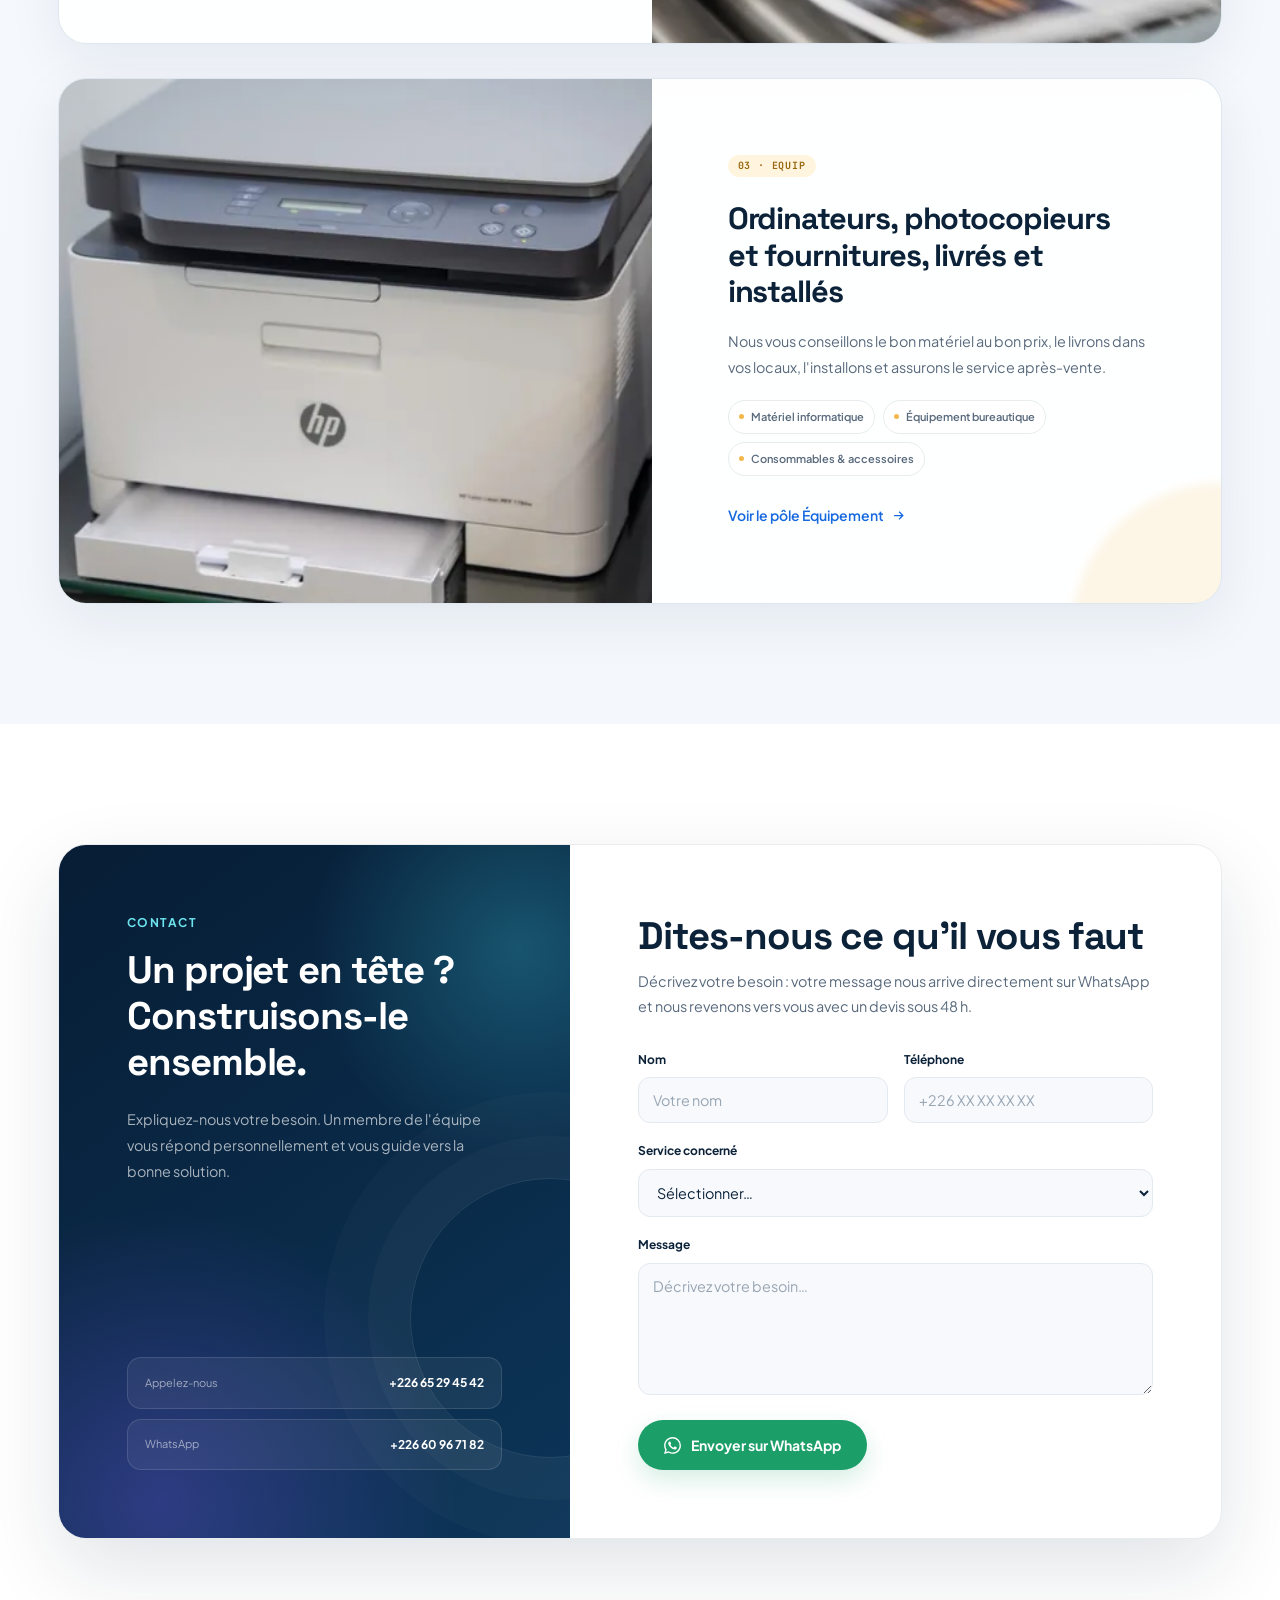
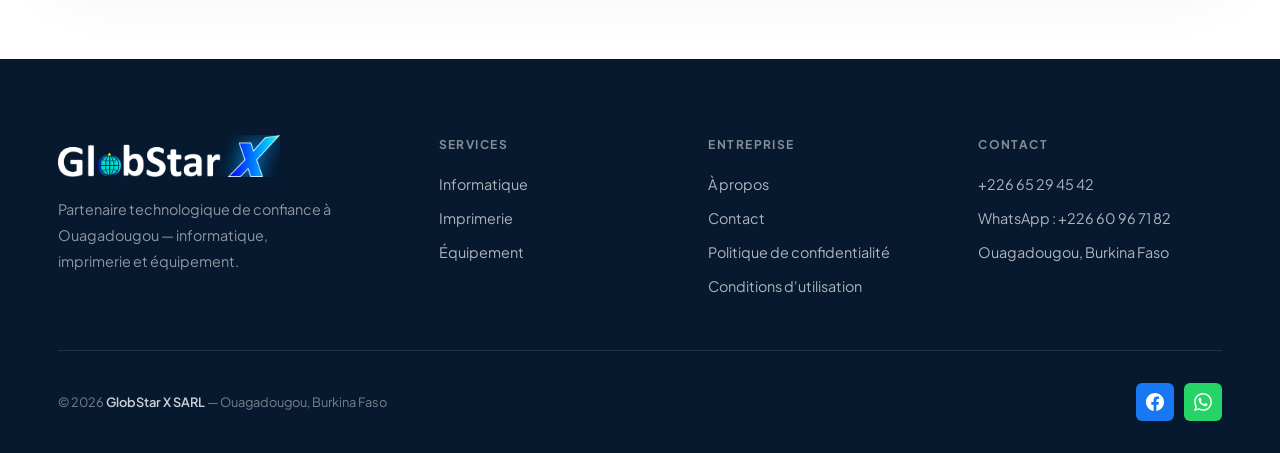
==== commit 5f6ef646: "feat: refonte premium du site GlobStar X" ====
--- a/index.html
+++ b/index.html
@@ -5,7 +5,16 @@
   <meta name="viewport" content="width=device-width, initial-scale=1.0" />
   <title>GlobStar X SARL — Informatique, Imprimerie &amp; Équipement à Ouagadougou</title>
   <meta name="description" content="GlobStar X SARL accompagne les entreprises et institutions au Burkina Faso : solutions informatiques, imprimerie professionnelle et fourniture d'équipements." />
-  <meta name="theme-color" content="#FFFFFF" />
+  <link rel="canonical" href="https://globstarx.com/" />
+  <meta property="og:type" content="website" />
+  <meta property="og:locale" content="fr_BF" />
+  <meta property="og:site_name" content="GlobStar X" />
+  <meta property="og:title" content="GlobStar X — Technologie, impression &amp; équipement" />
+  <meta property="og:description" content="Un partenaire unique à Ouagadougou pour vos solutions IT, impressions professionnelles et équipements." />
+  <meta property="og:url" content="https://globstarx.com/" />
+  <meta property="og:image" content="https://globstarx.com/img/hero-bg.webp" />
+  <meta name="twitter:card" content="summary_large_image" />
+  <meta name="theme-color" content="#071C35" />
   <link rel="icon" type="image/png" sizes="32x32" href="img/favicon-32.png" />
   <link rel="icon" type="image/png" sizes="64x64" href="img/favicon-64.png" />
   <link rel="apple-touch-icon" href="img/icon-192.png" />
@@ -20,6 +29,23 @@
   <link rel="stylesheet" href="css/services.css" />
   <link rel="stylesheet" href="css/contact.css" />
   <link rel="stylesheet" href="css/footer.css" />
+  <script type="application/ld+json">
+    {
+      "@context": "https://schema.org",
+      "@type": "ProfessionalService",
+      "name": "GlobStar X SARL",
+      "url": "https://globstarx.com/",
+      "logo": "https://globstarx.com/img/logo-mark.png",
+      "telephone": "+22665294542",
+      "address": {
+        "@type": "PostalAddress",
+        "addressLocality": "Ouagadougou",
+        "addressCountry": "BF"
+      },
+      "areaServed": "Burkina Faso",
+      "sameAs": ["https://www.facebook.com/share/197fRiGLvC/"]
+    }
+  </script>
 </head>
 <body data-en-title="GlobStar X SARL — IT, Printing &amp; Equipment in Ouagadougou">
 
@@ -53,28 +79,55 @@
 
 <!-- ════ HERO ════ -->
 <section id="hero">
-  <div class="hero-bg" aria-hidden="true">
-    <img src="img/hero-bg.webp" alt="" width="1600" height="800" fetchpriority="high" />
-  </div>
+  <div class="hero-aurora" aria-hidden="true"></div>
   <div class="container hero-inner">
-    <div class="hero-pill">
-      <span class="hero-pill-dot" aria-hidden="true"></span>
-      <span data-i18n="hero.pill">GlobStar X · Ouagadougou</span>
-    </div>
-    <h1 class="hero-h1" data-i18n="hero.h1">
-      Votre réseau, vos impressions,<br />votre matériel.
-    </h1>
-    <p class="hero-sub" data-i18n="hero.sub">
-      GlobStar X installe et maintient l'informatique des entreprises à Ouagadougou,
-      imprime leurs supports de communication et fournit leur équipement de bureau.
-      Un seul interlocuteur, du devis à la livraison.
-    </p>
-    <div class="hero-ctas">
-      <a href="#contact" class="btn btn-filled">
-        <span data-i18n="hero.cta1">Demander un devis</span>
-        <svg fill="none" stroke="currentColor" stroke-width="2" viewBox="0 0 24 24" aria-hidden="true"><path d="M5 12h14M13 6l6 6-6 6"/></svg>
-      </a>
-      <a href="#services" class="link-arrow link-light"><span data-i18n="hero.cta2">Voir nos services</span> <svg fill="none" stroke="currentColor" stroke-width="2" viewBox="0 0 24 24" aria-hidden="true"><path d="M5 12h14M13 6l6 6-6 6"/></svg></a>
+    <div class="hero-copy">
+      <div class="hero-pill">
+        <span class="hero-pill-dot" aria-hidden="true"></span>
+        <span data-i18n="hero.pill">Ingénierie locale · Impact durable</span>
+      </div>
+      <h1 class="hero-h1" data-i18n="hero.h1">
+        Tout ce qu'il faut pour faire <span>avancer votre entreprise.</span>
+      </h1>
+      <p class="hero-sub" data-i18n="hero.sub">
+        Technologie, impression et équipement professionnel réunis dans une seule équipe à Ouagadougou. Du conseil à la livraison, nous rendons vos projets plus simples.
+      </p>
+      <div class="hero-ctas">
+        <a href="#contact" class="btn btn-filled">
+          <span data-i18n="hero.cta1">Parler de votre projet</span>
+          <svg fill="none" stroke="currentColor" stroke-width="2" viewBox="0 0 24 24" aria-hidden="true"><path d="M5 12h14M13 6l6 6-6 6"/></svg>
+        </a>
+        <a href="#services" class="link-arrow link-light"><span data-i18n="hero.cta2">Découvrir nos expertises</span> <svg fill="none" stroke="currentColor" stroke-width="2" viewBox="0 0 24 24" aria-hidden="true"><path d="M5 12h14M13 6l6 6-6 6"/></svg></a>
+      </div>
+    </div>
+
+    <div class="hero-visual" aria-label="Aperçu des expertises GlobStar X">
+      <div class="visual-grid" aria-hidden="true"></div>
+      <div class="visual-card visual-main">
+        <div class="visual-head">
+          <div><span class="visual-kicker">GLOBSTAR X</span><strong data-i18n="hero.board">Votre projet, bien piloté</strong></div>
+          <span class="live-dot"><i></i><span data-i18n="hero.active">Disponible</span></span>
+        </div>
+        <div class="visual-orbit" aria-hidden="true">
+          <div class="orbit-core"><img src="img/logo-mark.png" alt="" width="60" height="60" /></div>
+          <div class="orbit-node node-it"><span>IT</span></div>
+          <div class="orbit-node node-print"><span>CMJN</span></div>
+          <div class="orbit-node node-equip"><span>PRO</span></div>
+        </div>
+        <div class="visual-services">
+          <a href="informatique.html"><i class="service-signal signal-blue"></i><span data-i18n="srv.short1">Solutions IT</span><strong>01</strong></a>
+          <a href="imprimerie.html"><i class="service-signal signal-violet"></i><span data-i18n="srv.short2">Impression</span><strong>02</strong></a>
+          <a href="equipement.html"><i class="service-signal signal-gold"></i><span data-i18n="srv.short3">Équipement</span><strong>03</strong></a>
+        </div>
+      </div>
+      <div class="float-card float-quote">
+        <span class="float-icon"><svg fill="none" stroke="currentColor" stroke-width="2" viewBox="0 0 24 24"><path d="M20 6L9 17l-5-5"/></svg></span>
+        <span><small data-i18n="hero.quoteLabel">Engagement</small><strong data-i18n="hero.quoteValue">Devis sous 48 h</strong></span>
+      </div>
+      <div class="float-card float-location">
+        <span class="location-pin"><i></i></span>
+        <span><small data-i18n="hero.locationLabel">Notre terrain</small><strong data-i18n="hero.locationValue">Burkina Faso</strong></span>
+      </div>
     </div>
   </div>
 </section>
@@ -82,6 +135,7 @@
 <!-- ════ ENGAGEMENTS ════ -->
 <section class="section-sm" id="promesses">
   <div class="container">
+    <p class="proof-intro" data-i18n="pr.intro">Pensé pour les entreprises, ONG et institutions qui veulent avancer sans multiplier les prestataires.</p>
     <ul class="proof-bar">
       <li class="rv" style="transition-delay:.02s">
         <div class="proof-icon"><svg fill="none" stroke="currentColor" stroke-width="1.8" viewBox="0 0 24 24" aria-hidden="true"><circle cx="12" cy="12" r="10"/><polyline points="12 6 12 12 16 14"/></svg></div>
@@ -147,6 +201,7 @@
     <div class="section-head rv">
       <div class="eyebrow" data-i18n="srv.eyebrow">Nos services</div>
       <h2 class="display-sm" data-i18n="srv.h2">Ce que nous faisons <span class="grad-text">pour vous</span></h2>
+      <p class="section-sub" data-i18n="srv.intro">Trois expertises qui se complètent, une exigence commune : des solutions fiables, soignées et adaptées à votre réalité.</p>
     </div>
 
     <div class="feat-rows">
@@ -208,8 +263,18 @@
 <section id="contact" class="section">
   <div class="container">
     <div class="contact-solo">
+      <aside class="contact-aside rv-l">
+        <div>
+          <div class="eyebrow eyebrow-light" data-i18n="ct.eyebrow">Contact</div>
+          <h2 class="display-sm" data-i18n="ct.asideTitle">Un projet en tête ?<br />Construisons-le ensemble.</h2>
+          <p data-i18n="ct.asideText">Expliquez-nous votre besoin. Un membre de l'équipe vous répond personnellement et vous guide vers la bonne solution.</p>
+        </div>
+        <div class="contact-direct">
+          <a href="tel:+22665294542"><span data-i18n="ct.call">Appelez-nous</span><strong>+226 65 29 45 42</strong></a>
+          <a href="https://wa.me/22660967182" target="_blank" rel="noopener"><span>WhatsApp</span><strong>+226 60 96 71 82</strong></a>
+        </div>
+      </aside>
       <div class="contact-form-wrap rv-l">
-        <div class="eyebrow" data-i18n="ct.eyebrow">Contact</div>
         <h2 class="display-sm" data-i18n="ct.h2">Dites-nous ce qu'il vous faut</h2>
         <p class="contact-note" data-i18n="ct.note">Décrivez votre besoin : votre message nous arrive directement sur WhatsApp et nous revenons vers vous avec un devis sous 48 h.</p>
         <div class="form-card">
--- a/css/tokens.css
+++ b/css/tokens.css
@@ -4,20 +4,21 @@
 ══════════════════════════════════════════ */
 :root {
   /* ── Brand ── */
-  --brand-cyan:  #00A8CC;
-  --brand-blue:  #1266C2;
-  --star:        #F5B301;
+  --brand-cyan:  #05B9D5;
+  --brand-blue:  #1769E0;
+  --brand-violet:#7157E8;
+  --star:        #F2B84B;
 
   /* ── Primary ── */
-  --primary:           #1266C2;
-  --primary-d:         #0F58A8;
+  --primary:           #1769E0;
+  --primary-d:         #1056BE;
   --on-primary:        #FFFFFF;
   --primary-container: #EAF2FB;
   --on-primary-ct:     #0A3D75;
 
   /* ── Encres & surfaces ── */
-  --on-surface:        #16222E;
-  --on-surface-var:    #55636F;
+  --on-surface:        #0B2239;
+  --on-surface-var:    #596A7D;
   --mono-ink:          #55636F;
 
   --surface:           #FFFFFF;
@@ -31,8 +32,8 @@
   --line:              1px solid #E8ECEF;
 
   /* ── Sombre ── */
-  --dark:  #0B2239;
-  --dark2: #10304F;
+  --dark:  #06192F;
+  --dark2: #0B2A49;
 
   /* ── Typography ── */
   --font:         'Plus Jakarta Sans', system-ui, sans-serif;
@@ -40,9 +41,9 @@
   --font-mono:    'JetBrains Mono', ui-monospace, monospace;
 
   /* ── Type scale : modérée ── */
-  --display-lg:    clamp(2.15rem, 4.2vw, 3.3rem);
-  --display-md:    clamp(1.9rem, 3.4vw, 2.6rem);
-  --display-sm:    clamp(1.5rem, 2.5vw, 1.9rem);
+  --display-lg:    clamp(2.4rem, 4.4vw, 3.8rem);
+  --display-md:    clamp(2rem, 3.5vw, 3rem);
+  --display-sm:    clamp(1.75rem, 3vw, 2.45rem);
   --headline-lg:   clamp(1.4rem, 2.4vw, 1.7rem);
   --headline-sm:   1.35rem;
   --title-lg:      1.25rem;
@@ -58,15 +59,15 @@
   --r-xs:   4px;
   --r-sm:   6px;
   --r-md:   8px;
-  --r-lg:   12px;
-  --r-xl:   16px;
-  --r-2xl:  20px;
+  --r-lg:   14px;
+  --r-xl:   20px;
+  --r-2xl:  28px;
   --r-full: 9999px;
 
   /* ── Shadows : douces, discrètes ── */
   --sh-1: 0 1px 2px rgba(22,34,46,.05);
   --sh-2: 0 2px 8px rgba(22,34,46,.05), 0 10px 28px rgba(22,34,46,.06);
-  --sh-3: 0 4px 12px rgba(22,34,46,.06), 0 20px 48px rgba(22,34,46,.09);
+  --sh-3: 0 8px 18px rgba(10,31,54,.07), 0 28px 64px rgba(10,31,54,.12);
   --sh-c: 0 2px 8px rgba(18,102,194,.2);
 
   /* ── Motion ── */
@@ -79,7 +80,7 @@
 
   /* ── Layout ── */
   --nav-h:    72px;
-  --max-w:    1140px;
+  --max-w:    1220px;
   --pad-x:    28px;
 }
 
--- a/css/base.css
+++ b/css/base.css
@@ -13,6 +13,7 @@
   -webkit-font-smoothing: antialiased;
   -moz-osx-font-smoothing: grayscale;
   line-height: 1.65;
+  text-rendering: optimizeLegibility;
 }
 ::selection { background: rgba(18,102,194,.15); }
 a  { color: inherit; text-decoration: none; }
@@ -31,7 +32,7 @@
   margin: 0 auto;
   padding: 0 var(--pad-x);
 }
-.section    { padding: 96px 0; }
+.section    { padding: 120px 0; }
 .section-sm { padding: 60px 0; }
 .section-alt { background: var(--surf-ct-low); }
 
@@ -55,7 +56,7 @@
   font-size: var(--display-sm);
   font-weight: 700;
   line-height: 1.2;
-  letter-spacing: -0.012em;
+  letter-spacing: -0.028em;
 }
 
 /* ── Kicker : discret, sans trait ── */
@@ -69,7 +70,12 @@
   margin-bottom: 14px;
 }
 
-.grad-text { color: var(--primary); }
+.grad-text {
+  color: transparent;
+  background: linear-gradient(100deg, var(--primary), var(--brand-violet));
+  -webkit-background-clip: text;
+  background-clip: text;
+}
 
 /* ── Tête de section ── */
 .section-head { max-width: 620px; margin-bottom: 52px; }
@@ -92,12 +98,14 @@
   font-weight: 600;
   padding: 0 26px;
   height: 48px;
-  border-radius: var(--r-md);
+  border-radius: var(--r-full);
   border: 1px solid transparent;
   cursor: pointer;
   transition: background var(--dur-1) var(--ease-std),
               color var(--dur-1) var(--ease-std),
-              border-color var(--dur-1) var(--ease-std);
+              border-color var(--dur-1) var(--ease-std),
+              transform var(--dur-1) var(--ease-std),
+              box-shadow var(--dur-1) var(--ease-std);
   white-space: nowrap;
   text-decoration: none;
 }
@@ -107,7 +115,7 @@
   background: var(--primary);
   color: #fff;
 }
-.btn-filled:hover { background: var(--primary-d); }
+.btn-filled:hover { background: var(--primary-d); transform: translateY(-2px); box-shadow: 0 12px 24px rgba(23,105,224,.2); }
 
 .btn-ghost {
   background: transparent;
--- a/css/nav.css
+++ b/css/nav.css
@@ -6,13 +6,13 @@
   top: 0; left: 0; right: 0;
   z-index: 1000;
   height: var(--nav-h);
-  background: rgba(255,255,255,.94);
+  background: rgba(255,255,255,.86);
   backdrop-filter: blur(14px);
   -webkit-backdrop-filter: blur(14px);
-  border-bottom: var(--line);
-  transition: box-shadow var(--dur-2) var(--ease-std);
+  border-bottom: 1px solid rgba(221,229,237,.78);
+  transition: box-shadow var(--dur-2) var(--ease-std), background var(--dur-2);
 }
-#nav.scrolled { box-shadow: var(--sh-1); }
+#nav.scrolled { background: rgba(255,255,255,.95); box-shadow: 0 8px 30px rgba(8,32,58,.07); }
 
 .nav-inner {
   max-width: var(--max-w);
@@ -86,7 +86,7 @@
   background: var(--primary);
   color: #fff;
   padding: 11px 24px;
-  border-radius: var(--r-md);
+  border-radius: var(--r-full);
   transition: background var(--dur-1);
 }
 .nav-links a.nav-cta::after { display: none; }
@@ -102,7 +102,7 @@
   letter-spacing: .06em;
   color: var(--on-surface-var);
   border: var(--line);
-  border-radius: var(--r-md);
+  border-radius: var(--r-full);
   padding: 8px 12px;
   transition: color var(--dur-1), border-color var(--dur-1);
 }
--- a/css/hero.css
+++ b/css/hero.css
@@ -1,134 +1,309 @@
-/* ══════════════════════════════════════════
-   HERO — photo pleine largeur + voile navy
-══════════════════════════════════════════ */
+/* Hero — premium, lumineux et entièrement code-native */
 #hero {
   position: relative;
-  min-height: 560px;
+  min-height: 780px;
   display: flex;
   align-items: center;
-  padding: calc(var(--nav-h) + 72px) 0 88px;
+  padding: calc(var(--nav-h) + 76px) 0 100px;
   overflow: hidden;
-}
-
-.hero-bg {
+  isolation: isolate;
+  background:
+    radial-gradient(circle at 78% 24%, rgba(94, 168, 255, .28), transparent 29%),
+    radial-gradient(circle at 58% 88%, rgba(109, 76, 255, .22), transparent 35%),
+    linear-gradient(135deg, #06192f 0%, #092848 48%, #12395c 100%);
+}
+
+#hero::before {
+  content: '';
   position: absolute;
   inset: 0;
-  z-index: 0;
-}
-.hero-bg img {
-  width: 100%;
-  height: 100%;
-  object-fit: cover;
-  object-position: 70% center;
-}
-.hero-bg::after {
-  content: '';
-  position: absolute;
-  inset: 0;
-  background: linear-gradient(90deg,
-    rgba(8,22,38,.92) 0%,
-    rgba(8,22,38,.82) 42%,
-    rgba(8,22,38,.45) 75%,
-    rgba(8,22,38,.3) 100%);
+  pointer-events: none;
+  opacity: .36;
+  background-image: linear-gradient(rgba(255,255,255,.025) 1px, transparent 1px),
+                    linear-gradient(90deg, rgba(255,255,255,.025) 1px, transparent 1px);
+  background-size: 64px 64px;
+  mask-image: linear-gradient(to bottom, black, transparent 92%);
+}
+
+.hero-aurora {
+  position: absolute;
+  z-index: -1;
+  width: 720px;
+  height: 720px;
+  top: -360px;
+  left: 38%;
+  border-radius: 50%;
+  filter: blur(20px);
+  background: conic-gradient(from 230deg, rgba(0,199,224,.3), rgba(72,102,255,.34), rgba(249,177,58,.18), rgba(0,199,224,.3));
+  animation: aurora-drift 14s ease-in-out infinite alternate;
+}
+
+@keyframes aurora-drift {
+  to { transform: translate3d(70px, 35px, 0) rotate(15deg) scale(1.08); }
 }
 
 .hero-inner {
   position: relative;
   z-index: 1;
   width: 100%;
-}
-
-/* ── Kicker ── */
+  display: grid;
+  grid-template-columns: minmax(0, .92fr) minmax(440px, .88fr);
+  align-items: center;
+  gap: clamp(54px, 7vw, 100px);
+}
+
+.hero-copy { max-width: 660px; }
+
 .hero-pill {
   display: inline-flex;
   align-items: center;
-  gap: 9px;
-  font-size: var(--label-md);
+  gap: 10px;
+  font-size: 11px;
   font-weight: 700;
-  letter-spacing: .1em;
+  letter-spacing: .12em;
   text-transform: uppercase;
-  color: rgba(255,255,255,.85);
-  margin-bottom: 22px;
-}
+  color: rgba(255,255,255,.68);
+  margin-bottom: 28px;
+  padding: 8px 12px;
+  border: 1px solid rgba(255,255,255,.12);
+  border-radius: var(--r-full);
+  background: rgba(255,255,255,.055);
+  backdrop-filter: blur(10px);
+}
+
 .hero-pill-dot {
   width: 7px;
   height: 7px;
   border-radius: 50%;
-  background: var(--star);
-  flex-shrink: 0;
+  background: #55e6c1;
+  box-shadow: 0 0 0 5px rgba(85,230,193,.1);
 }
 
 .hero-h1 {
   font-family: var(--font-display);
-  font-size: var(--display-lg);
+  font-size: clamp(3.15rem, 5.5vw, 5.25rem);
   font-weight: 700;
-  line-height: 1.14;
-  letter-spacing: -0.02em;
+  line-height: .99;
+  letter-spacing: -.055em;
   color: #fff;
-  max-width: 640px;
-  margin-bottom: 20px;
+  margin-bottom: 27px;
+}
+
+.hero-h1 span {
+  color: transparent;
+  background: linear-gradient(105deg, #5fe0ed 3%, #7cb5ff 43%, #a49aff 72%, #f3c875 102%);
+  -webkit-background-clip: text;
+  background-clip: text;
 }
 
 .hero-sub {
-  font-size: var(--body-lg);
+  font-size: clamp(1rem, 1.4vw, 1.12rem);
   line-height: 1.75;
-  color: rgba(255,255,255,.82);
-  max-width: 560px;
-  margin-bottom: 32px;
-}
-
-.hero-ctas {
+  color: rgba(255,255,255,.68);
+  max-width: 590px;
+  margin-bottom: 36px;
+}
+
+.hero-ctas { display: flex; flex-wrap: wrap; align-items: center; gap: 28px; }
+.hero-ctas .btn-filled { background: #fff; color: #0a2441; box-shadow: 0 12px 30px rgba(0,0,0,.18); }
+.hero-ctas .btn-filled:hover { background: #eaf5ff; transform: translateY(-2px); }
+.link-light { color: rgba(255,255,255,.84); }
+.link-light:hover { color: #fff; }
+
+/* Console graphique des trois pôles */
+.hero-visual {
+  position: relative;
+  min-height: 510px;
+  perspective: 1000px;
+}
+
+.visual-grid {
+  position: absolute;
+  inset: 6% -10% -4% 4%;
+  border-radius: 38px;
+  transform: rotate(-4deg);
+  background: radial-gradient(circle, rgba(255,255,255,.16) 1px, transparent 1.5px);
+  background-size: 18px 18px;
+  opacity: .28;
+  mask-image: radial-gradient(circle, #000 20%, transparent 70%);
+}
+
+.visual-card {
+  position: absolute;
+  border: 1px solid rgba(255,255,255,.16);
+  background: linear-gradient(145deg, rgba(255,255,255,.15), rgba(255,255,255,.07));
+  backdrop-filter: blur(24px);
+  -webkit-backdrop-filter: blur(24px);
+  box-shadow: 0 38px 80px rgba(0,10,30,.34), inset 0 1px 0 rgba(255,255,255,.15);
+}
+
+.visual-main {
+  inset: 30px 0 30px 18px;
+  border-radius: 26px;
+  padding: 25px;
+  transform: rotateY(-4deg) rotateX(1deg);
+}
+
+.visual-head { display: flex; align-items: flex-start; justify-content: space-between; gap: 18px; }
+.visual-head > div { display: flex; flex-direction: column; gap: 5px; }
+.visual-kicker { font: 700 9px/1 var(--font-mono); letter-spacing: .16em; color: #70dcec; }
+.visual-head strong { font: 600 14px/1.3 var(--font); color: rgba(255,255,255,.9); }
+.live-dot {
+  display: inline-flex;
+  align-items: center;
+  gap: 6px;
+  font: 600 9px/1 var(--font);
+  color: rgba(255,255,255,.62);
+  padding: 7px 9px;
+  border-radius: 20px;
+  background: rgba(7,24,44,.35);
+}
+.live-dot i { width: 6px; height: 6px; border-radius: 50%; background: #55e6c1; box-shadow: 0 0 0 4px rgba(85,230,193,.1); }
+
+.visual-orbit { position: relative; height: 250px; margin: 8px 0 4px; }
+.visual-orbit::before,
+.visual-orbit::after {
+  content: '';
+  position: absolute;
+  left: 50%; top: 50%;
+  border: 1px solid rgba(255,255,255,.12);
+  border-radius: 50%;
+  transform: translate(-50%, -50%);
+}
+.visual-orbit::before { width: 190px; height: 190px; }
+.visual-orbit::after { width: 280px; height: 155px; transform: translate(-50%, -50%) rotate(-18deg); }
+.orbit-core {
+  position: absolute;
+  z-index: 2;
+  left: 50%; top: 50%;
+  width: 82px; height: 82px;
+  transform: translate(-50%, -50%);
+  display: grid; place-items: center;
+  border-radius: 24px;
+  background: #fff;
+  box-shadow: 0 18px 40px rgba(0,9,28,.28), 0 0 0 9px rgba(255,255,255,.07);
+}
+.orbit-core img { width: 52px; height: 52px; }
+.orbit-node {
+  position: absolute;
+  z-index: 3;
+  width: 52px; height: 52px;
+  display: grid; place-items: center;
+  border: 1px solid rgba(255,255,255,.15);
+  border-radius: 17px;
+  color: #fff;
+  box-shadow: 0 14px 30px rgba(0,0,0,.18);
+}
+.orbit-node span { font: 700 10px/1 var(--font-mono); letter-spacing: .04em; }
+.node-it { top: 18px; right: 55px; background: linear-gradient(145deg, #1a9cd8, #356bea); transform: rotate(5deg); }
+.node-print { left: 28px; bottom: 42px; background: linear-gradient(145deg, #9757e8, #6756d8); transform: rotate(-8deg); }
+.node-equip { right: 20px; bottom: 24px; background: linear-gradient(145deg, #efba4c, #e58940); transform: rotate(8deg); }
+
+.visual-services { display: grid; grid-template-columns: repeat(3, 1fr); gap: 8px; }
+.visual-services a {
+  min-width: 0;
+  display: grid;
+  grid-template-columns: auto 1fr auto;
+  align-items: center;
+  gap: 7px;
+  padding: 10px;
+  border: 1px solid rgba(255,255,255,.09);
+  border-radius: 11px;
+  color: rgba(255,255,255,.75);
+  background: rgba(3,18,35,.22);
+  transition: background var(--dur-1), transform var(--dur-1);
+}
+.visual-services a:hover { background: rgba(255,255,255,.11); transform: translateY(-2px); }
+.visual-services span { overflow: hidden; text-overflow: ellipsis; white-space: nowrap; font-size: 9px; font-weight: 600; }
+.visual-services strong { color: rgba(255,255,255,.35); font: 500 8px/1 var(--font-mono); }
+.service-signal { width: 7px; height: 7px; border-radius: 50%; }
+.signal-blue { background: #4cc3ef; }.signal-violet { background: #a682ff; }.signal-gold { background: #ffc868; }
+
+.float-card {
+  position: absolute;
+  z-index: 5;
   display: flex;
-  flex-wrap: wrap;
-  align-items: center;
-  gap: 26px;
-}
-.link-light { color: #fff; }
-.link-light:hover { color: rgba(255,255,255,.85); }
-
-/* ══════════════════════════════════════════
-   BANDE D'ENGAGEMENTS
-══════════════════════════════════════════ */
-.proof-bar {
-  display: grid;
-  grid-template-columns: repeat(3, 1fr);
-  gap: 36px;
-}
-.proof-bar li {
-  display: flex;
-  gap: 16px;
-  align-items: flex-start;
-}
+  align-items: center;
+  gap: 11px;
+  padding: 13px 15px;
+  border: 1px solid rgba(255,255,255,.22);
+  border-radius: 15px;
+  background: rgba(255,255,255,.92);
+  box-shadow: 0 20px 44px rgba(0,10,30,.25);
+  animation: card-float 5s ease-in-out infinite;
+}
+.float-card > span:last-child { display: flex; flex-direction: column; gap: 2px; }
+.float-card small { color: #728095; font: 600 9px/1.3 var(--font); }
+.float-card strong { color: #10283f; font: 700 11px/1.3 var(--font); white-space: nowrap; }
+.float-icon { width: 30px; height: 30px; display: grid; place-items: center; border-radius: 9px; color: #fff; background: linear-gradient(145deg, #23b785, #168e69); }
+.float-icon svg { width: 16px; height: 16px; }
+.float-quote { left: -20px; bottom: 12px; }
+.float-location { right: -35px; top: 4px; animation-delay: -2.4s; }
+.location-pin { width: 30px; height: 30px; display: grid; place-items: center; border-radius: 9px; background: #e9efff; }
+.location-pin i { width: 9px; height: 9px; border-radius: 50%; background: #5677e8; box-shadow: 0 0 0 5px rgba(86,119,232,.14); }
+
+@keyframes card-float { 50% { transform: translateY(-8px); } }
+
+/* Bande de confiance */
+#promesses { position: relative; border-bottom: 1px solid var(--outline-var); background: #fff; }
+.proof-intro {
+  max-width: 760px;
+  margin: 0 auto 38px;
+  text-align: center;
+  color: var(--on-surface-var);
+  font-size: var(--body-md);
+}
+.proof-bar { display: grid; grid-template-columns: repeat(3, 1fr); gap: 0; }
+.proof-bar li { display: flex; gap: 15px; align-items: flex-start; padding: 4px 32px; }
+.proof-bar li + li { border-left: 1px solid var(--outline-var); }
 .proof-icon {
-  width: 44px;
-  height: 44px;
-  border-radius: var(--r-md);
-  background: var(--primary-container);
+  width: 42px; height: 42px;
+  border-radius: 13px;
+  background: linear-gradient(145deg, #f0f7ff, #e7f0ff);
   color: var(--primary);
-  display: flex;
-  align-items: center;
-  justify-content: center;
-  flex-shrink: 0;
-}
-.proof-icon svg { width: 21px; height: 21px; }
-.proof-bar h3 {
-  font-family: var(--font-display);
-  font-size: var(--title-md);
-  font-weight: 700;
-  color: var(--on-surface);
-  margin-bottom: 3px;
-}
-.proof-bar p {
-  font-size: var(--body-md);
-  color: var(--on-surface-var);
-  line-height: 1.6;
-}
-
-/* ── Responsive ── */
-@media (max-width: 960px) {
-  #hero { padding: calc(var(--nav-h) + 56px) 0 64px; min-height: 0; }
-  .hero-bg::after {
-    background: linear-gradient(180deg, rgba(8,22,38,.9) 0%, rgba(8,22,38,.78) 100%);
-  }
-  .proof-bar { grid-template-columns: 1fr; gap: 20px; }
-}
+  display: flex; align-items: center; justify-content: center; flex-shrink: 0;
+}
+.proof-icon svg { width: 20px; height: 20px; }
+.proof-bar h3 { font-family: var(--font-display); font-size: var(--title-md); font-weight: 700; color: var(--on-surface); margin-bottom: 3px; }
+.proof-bar p { font-size: var(--body-sm); color: var(--on-surface-var); line-height: 1.6; }
+
+@media (max-width: 1080px) {
+  .hero-inner { grid-template-columns: minmax(0, 1fr) minmax(390px, .8fr); gap: 36px; }
+  .hero-h1 { font-size: clamp(3rem, 5vw, 4.4rem); }
+  .float-location { right: -8px; }
+}
+
+@media (max-width: 860px) {
+  #hero { min-height: 0; padding: calc(var(--nav-h) + 64px) 0 80px; }
+  .hero-inner { grid-template-columns: 1fr; }
+  .hero-copy { max-width: 690px; }
+  .hero-visual { width: min(100%, 570px); min-height: 470px; }
+  .visual-main { left: 0; }
+  .proof-bar { grid-template-columns: 1fr; gap: 22px; }
+  .proof-bar li { padding: 0; }
+  .proof-bar li + li { border-left: 0; }
+}
+
+@media (max-width: 560px) {
+  #hero { padding-top: calc(var(--nav-h) + 48px); }
+  .hero-h1 { font-size: clamp(2.75rem, 14vw, 3.6rem); }
+  .hero-sub { font-size: .96rem; }
+  .hero-ctas { align-items: flex-start; flex-direction: column; gap: 22px; }
+  .hero-visual { min-height: 420px; margin-top: 4px; }
+  .visual-main { inset: 20px 0; padding: 18px 15px; border-radius: 21px; transform: none; }
+  .visual-orbit { height: 230px; }
+  .visual-orbit::before { width: 155px; height: 155px; }
+  .visual-orbit::after { width: 240px; height: 132px; }
+  .node-it { right: 28px; }
+  .node-print { left: 8px; }
+  .node-equip { right: 4px; }
+  .visual-services a { grid-template-columns: auto 1fr; }
+  .visual-services strong { display: none; }
+  .float-card { transform: scale(.9); }
+  .float-quote { left: -12px; bottom: 0; }
+  .float-location { right: -10px; top: 0; }
+}
+
+@media (prefers-reduced-motion: reduce) {
+  .hero-aurora, .float-card { animation: none; }
+}
--- a/css/about.css
+++ b/css/about.css
@@ -4,22 +4,22 @@
 .about-grid {
   display: grid;
   grid-template-columns: .95fr 1.05fr;
-  gap: 64px;
+  gap: clamp(48px, 8vw, 96px);
   align-items: center;
   margin-bottom: 64px;
 }
 
 .about-photo {
   position: relative;
-  border-radius: var(--r-xl);
+  border-radius: var(--r-2xl);
   overflow: hidden;
-  box-shadow: var(--sh-2);
+  box-shadow: var(--sh-3);
 }
 .about-photo img {
   width: 100%;
   height: auto;
   display: block;
-  filter: saturate(.9);
+  filter: saturate(.92);
 }
 .about-photo-chip {
   position: absolute;
@@ -42,17 +42,23 @@
 .about-values {
   display: grid;
   grid-template-columns: repeat(3, 1fr);
-  gap: 40px;
+  gap: 18px;
 }
 .about-value {
   display: flex;
   gap: 16px;
   align-items: flex-start;
+  padding: 24px;
+  border: 1px solid var(--outline-var);
+  border-radius: var(--r-xl);
+  background: #fff;
+  transition: transform var(--dur-2), box-shadow var(--dur-2);
 }
+.about-value:hover { transform: translateY(-3px); box-shadow: var(--sh-2); }
 .about-value-icon {
   width: 42px;
   height: 42px;
-  border-radius: var(--r-md);
+  border-radius: 13px;
   background: var(--primary-container);
   color: var(--primary);
   display: flex;
--- a/css/services.css
+++ b/css/services.css
@@ -1,81 +1,115 @@
-/* ══════════════════════════════════════════
-   SERVICES — rangées alternées photo / texte
-══════════════════════════════════════════ */
-.feat-rows {
+/* Services — grands modules éditoriaux */
+#services {
+  position: relative;
+  background:
+    radial-gradient(circle at 96% 8%, rgba(113,87,232,.07), transparent 24%),
+    linear-gradient(180deg, #f7faff 0%, #f4f8fc 100%);
+}
+
+#services .section-head { max-width: 720px; }
+.feat-rows { display: flex; flex-direction: column; gap: 34px; }
+
+.feat-row {
+  position: relative;
+  display: grid;
+  grid-template-columns: 1.02fr .98fr;
+  align-items: stretch;
+  min-height: 430px;
+  overflow: hidden;
+  border: 1px solid rgba(214,225,236,.8);
+  border-radius: var(--r-2xl);
+  background: rgba(255,255,255,.88);
+  box-shadow: 0 18px 55px rgba(10,35,64,.07);
+  transition: transform var(--dur-3) var(--ease-std), box-shadow var(--dur-3) var(--ease-std);
+}
+.feat-row:hover { transform: translateY(-4px); box-shadow: 0 28px 70px rgba(10,35,64,.11); }
+.feat-row::after {
+  content: '';
+  position: absolute;
+  width: 300px; height: 300px;
+  right: -150px; bottom: -180px;
+  border-radius: 50%;
+  background: rgba(23,105,224,.08);
+  filter: blur(4px);
+  pointer-events: none;
+}
+.feat-row:nth-child(2)::after { background: rgba(113,87,232,.1); }
+.feat-row:nth-child(3)::after { background: rgba(242,184,75,.13); }
+
+.feat-rev .feat-photo { order: 2; }
+.feat-rev .feat-body { order: 1; }
+
+.feat-photo { position: relative; min-height: 430px; overflow: hidden; }
+.feat-photo::after {
+  content: '';
+  position: absolute;
+  inset: 0;
+  background: linear-gradient(120deg, rgba(4,24,45,.08), transparent 56%);
+}
+.feat-photo img {
+  width: 100%; height: 100%; object-fit: cover;
+  transition: transform 700ms var(--ease-std), filter 700ms var(--ease-std);
+}
+.feat-row:hover .feat-photo img { transform: scale(1.035); filter: saturate(1.08); }
+
+.feat-body {
+  position: relative;
+  z-index: 1;
   display: flex;
   flex-direction: column;
-  gap: 72px;
+  justify-content: center;
+  padding: clamp(42px, 6vw, 76px);
+}
+.feat-body::before {
+  display: block;
+  width: fit-content;
+  margin-bottom: 24px;
+  padding: 6px 10px;
+  border-radius: var(--r-full);
+  background: var(--primary-container);
+  color: var(--primary);
+  font: 700 10px/1 var(--font-mono);
+  letter-spacing: .08em;
+}
+.feat-row:nth-child(1) .feat-body::before { content: '01 · TECH'; }
+.feat-row:nth-child(2) .feat-body::before { content: '02 · PRINT'; color: var(--brand-violet); background: #f1edff; }
+.feat-row:nth-child(3) .feat-body::before { content: '03 · EQUIP'; color: #9a6810; background: #fff5de; }
+.feat-body h3 {
+  font-family: var(--font-display);
+  font-size: clamp(1.55rem, 2.4vw, 2.25rem);
+  line-height: 1.2;
+  letter-spacing: -.035em;
+  color: var(--on-surface);
+  margin-bottom: 18px;
+  max-width: 500px;
+}
+.feat-body > p { font-size: var(--body-md); line-height: 1.75; color: var(--on-surface-var); max-width: 480px; margin-bottom: 20px; }
+.feat-list { display: flex; flex-wrap: wrap; gap: 8px; margin-bottom: 28px; }
+.feat-list li {
+  display: inline-flex;
+  align-items: center;
+  gap: 7px;
+  padding: 7px 10px;
+  border: 1px solid var(--outline-var);
+  border-radius: var(--r-full);
+  background: #fff;
+  font-size: 11px;
+  font-weight: 600;
+  color: var(--on-surface-var);
+}
+.feat-list li::before { content: ''; width: 5px; height: 5px; border-radius: 50%; background: var(--primary); }
+.feat-row:nth-child(2) .feat-list li::before { background: var(--brand-violet); }
+.feat-row:nth-child(3) .feat-list li::before { background: var(--star); }
+
+@media (max-width: 900px) {
+  .feat-row { grid-template-columns: 1fr; }
+  .feat-rev .feat-photo, .feat-rev .feat-body { order: initial; }
+  .feat-photo { min-height: 330px; max-height: 430px; }
 }
 
-.feat-row {
-  display: grid;
-  grid-template-columns: 1fr 1fr;
-  gap: 64px;
-  align-items: center;
+@media (max-width: 560px) {
+  .feat-rows { gap: 22px; }
+  .feat-row { border-radius: 20px; }
+  .feat-photo { min-height: 235px; }
+  .feat-body { padding: 30px 22px 34px; }
 }
-.feat-rev .feat-photo { order: 2; }
-.feat-rev .feat-body  { order: 1; }
-
-.feat-photo {
-  border-radius: var(--r-xl);
-  overflow: hidden;
-  box-shadow: var(--sh-2);
-}
-.feat-photo img {
-  width: 100%;
-  height: auto;
-  display: block;
-  filter: saturate(.9);
-}
-
-.feat-body h3 {
-  font-family: var(--font-display);
-  font-size: var(--display-sm);
-  font-weight: 700;
-  line-height: 1.25;
-  letter-spacing: -0.012em;
-  color: var(--on-surface);
-  margin-bottom: 14px;
-  max-width: 460px;
-}
-.feat-body > p {
-  font-size: var(--body-md);
-  line-height: 1.75;
-  color: var(--on-surface-var);
-  max-width: 470px;
-  margin-bottom: 18px;
-}
-.feat-list {
-  display: flex;
-  flex-direction: column;
-  gap: 9px;
-  margin-bottom: 24px;
-}
-.feat-list li {
-  display: flex;
-  align-items: baseline;
-  gap: 10px;
-  font-size: var(--body-md);
-  font-weight: 500;
-  color: var(--on-surface);
-}
-.feat-list li::before {
-  content: '';
-  width: 5px;
-  height: 5px;
-  border-radius: 50%;
-  background: var(--primary);
-  flex-shrink: 0;
-  transform: translateY(-2px);
-}
-
-@media (max-width: 960px) {
-  .feat-rows { gap: 52px; }
-  .feat-row {
-    grid-template-columns: 1fr;
-    gap: 24px;
-  }
-  .feat-rev .feat-photo { order: 0; }
-  .feat-rev .feat-body  { order: 0; }
-  .feat-photo { max-width: 560px; }
-}
--- a/css/contact.css
+++ b/css/contact.css
@@ -1,81 +1,109 @@
-/* ══════════════════════════════════════════
-   CONTACT — formulaire net + coordonnées hairline
-══════════════════════════════════════════ */
+/* Contact — panneau conseil + formulaire */
+#contact { background: #fff; }
 .contact-solo {
-  max-width: 720px;
+  max-width: none;
+  display: grid;
+  grid-template-columns: .88fr 1.12fr;
+  overflow: hidden;
+  border-radius: var(--r-2xl);
+  background: #fff;
+  box-shadow: 0 30px 80px rgba(8,31,55,.12);
+  border: 1px solid var(--outline-var);
 }
 
-.contact-note {
-  font-size: var(--body-md);
-  line-height: 1.75;
-  color: var(--on-surface-var);
-  max-width: 440px;
-  margin: 16px 0 30px;
+.contact-aside {
+  position: relative;
+  display: flex;
+  flex-direction: column;
+  justify-content: space-between;
+  min-height: 620px;
+  padding: clamp(38px, 6vw, 68px);
+  overflow: hidden;
+  color: #fff;
+  background:
+    radial-gradient(circle at 90% 15%, rgba(61,203,221,.28), transparent 28%),
+    radial-gradient(circle at 20% 95%, rgba(113,87,232,.34), transparent 38%),
+    linear-gradient(145deg, #071d35, #0c3558);
 }
+.contact-aside::after {
+  content: '';
+  position: absolute;
+  width: 280px; height: 280px;
+  right: -120px; bottom: 80px;
+  border: 1px solid rgba(255,255,255,.11);
+  border-radius: 50%;
+  box-shadow: 0 0 0 42px rgba(255,255,255,.025), 0 0 0 86px rgba(255,255,255,.018);
+}
+.contact-aside > * { position: relative; z-index: 1; }
+.eyebrow-light { color: #6ce3ed; }
+.contact-aside h2 { color: #fff; margin-bottom: 22px; }
+.contact-aside p { color: rgba(255,255,255,.65); font-size: var(--body-md); line-height: 1.8; max-width: 420px; }
+.contact-direct { display: flex; flex-direction: column; gap: 10px; }
+.contact-direct a {
+  display: flex;
+  align-items: center;
+  justify-content: space-between;
+  gap: 18px;
+  padding: 15px 17px;
+  border: 1px solid rgba(255,255,255,.12);
+  border-radius: 14px;
+  background: rgba(255,255,255,.06);
+  transition: background var(--dur-1), transform var(--dur-1);
+}
+.contact-direct a:hover { background: rgba(255,255,255,.11); transform: translateX(3px); }
+.contact-direct span { font-size: 11px; color: rgba(255,255,255,.55); }
+.contact-direct strong { font-size: 12px; color: #fff; }
 
-/* ── Formulaire ── */
-.form-card {
-  background: var(--surface);
-  border: var(--line);
-  border-radius: var(--r-xl);
-  box-shadow: var(--sh-1);
-  padding: 32px 30px;
-}
-.form-row {
-  display: grid;
-  grid-template-columns: 1fr 1fr;
-  gap: 16px;
-}
+.contact-form-wrap { padding: clamp(38px, 6vw, 68px); }
+.contact-form-wrap > h2 { margin-bottom: 10px; }
+.contact-note { font-size: var(--body-md); line-height: 1.75; color: var(--on-surface-var); max-width: 520px; margin: 0 0 30px; }
+.form-card { background: transparent; border: 0; border-radius: 0; box-shadow: none; padding: 0; }
+.form-row { display: grid; grid-template-columns: 1fr 1fr; gap: 16px; }
 .fg { margin-bottom: 18px; }
-.fg label {
-  display: block;
-  font-size: var(--label-lg);
-  font-weight: 600;
-  color: var(--on-surface);
-  margin-bottom: 7px;
-}
-.fg input,
-.fg select,
-.fg textarea {
+.fg label { display: block; font-size: 12px; font-weight: 700; color: var(--on-surface); margin-bottom: 8px; }
+.fg input, .fg select, .fg textarea {
   width: 100%;
   font-size: var(--body-md);
   color: var(--on-surface);
-  background: var(--surf-ct-low);
-  border: var(--line);
-  border-radius: var(--r-md);
-  padding: 12px 14px;
-  transition: border-color var(--dur-1), background var(--dur-1);
+  background: #f7f9fc;
+  border: 1px solid #e3e9f0;
+  border-radius: 12px;
+  padding: 13px 14px;
+  transition: border-color var(--dur-1), background var(--dur-1), box-shadow var(--dur-1);
 }
-.fg input:focus,
-.fg select:focus,
-.fg textarea:focus {
+.fg input:focus, .fg select:focus, .fg textarea:focus {
   outline: none;
   border-color: var(--primary);
-  background: var(--surface);
+  background: #fff;
+  box-shadow: 0 0 0 4px rgba(23,105,224,.09);
 }
-.fg textarea { min-height: 130px; resize: vertical; }
-.fg ::placeholder { color: var(--outline); }
-
+.fg textarea { min-height: 132px; resize: vertical; }
+.fg ::placeholder { color: #98a5b3; }
 .form-submit {
   display: inline-flex;
   align-items: center;
   gap: 10px;
+  height: 50px;
+  padding: 0 26px;
+  border-radius: var(--r-full);
+  color: #fff;
+  background: #1b9e68;
   font-size: var(--label-lg);
-  font-weight: 600;
-  color: #fff;
-  background: #1FAE55;
-  border-radius: var(--r-md);
-  padding: 0 26px;
-  height: 48px;
-  transition: background var(--dur-1), transform var(--dur-1);
+  font-weight: 700;
+  box-shadow: 0 10px 24px rgba(27,158,104,.18);
+  transition: background var(--dur-1), transform var(--dur-1), box-shadow var(--dur-1);
 }
-.form-submit:hover {
-  background: #179547;
-  transform: translateY(-1px);
-}
+.form-submit:hover { background: #168657; transform: translateY(-2px); box-shadow: 0 14px 30px rgba(27,158,104,.24); }
 .form-submit svg { width: 17px; height: 17px; }
 
+@media (max-width: 880px) {
+  .contact-solo { grid-template-columns: 1fr; }
+  .contact-aside { min-height: 470px; }
+}
 @media (max-width: 600px) {
+  .contact-solo { border-radius: 20px; }
+  .contact-aside { min-height: 430px; padding: 34px 24px; }
+  .contact-form-wrap { padding: 34px 22px; }
   .form-row { grid-template-columns: 1fr; gap: 0; }
-  .form-card { padding: 24px 20px; }
+  .contact-direct a { flex-direction: column; align-items: flex-start; gap: 3px; }
 }
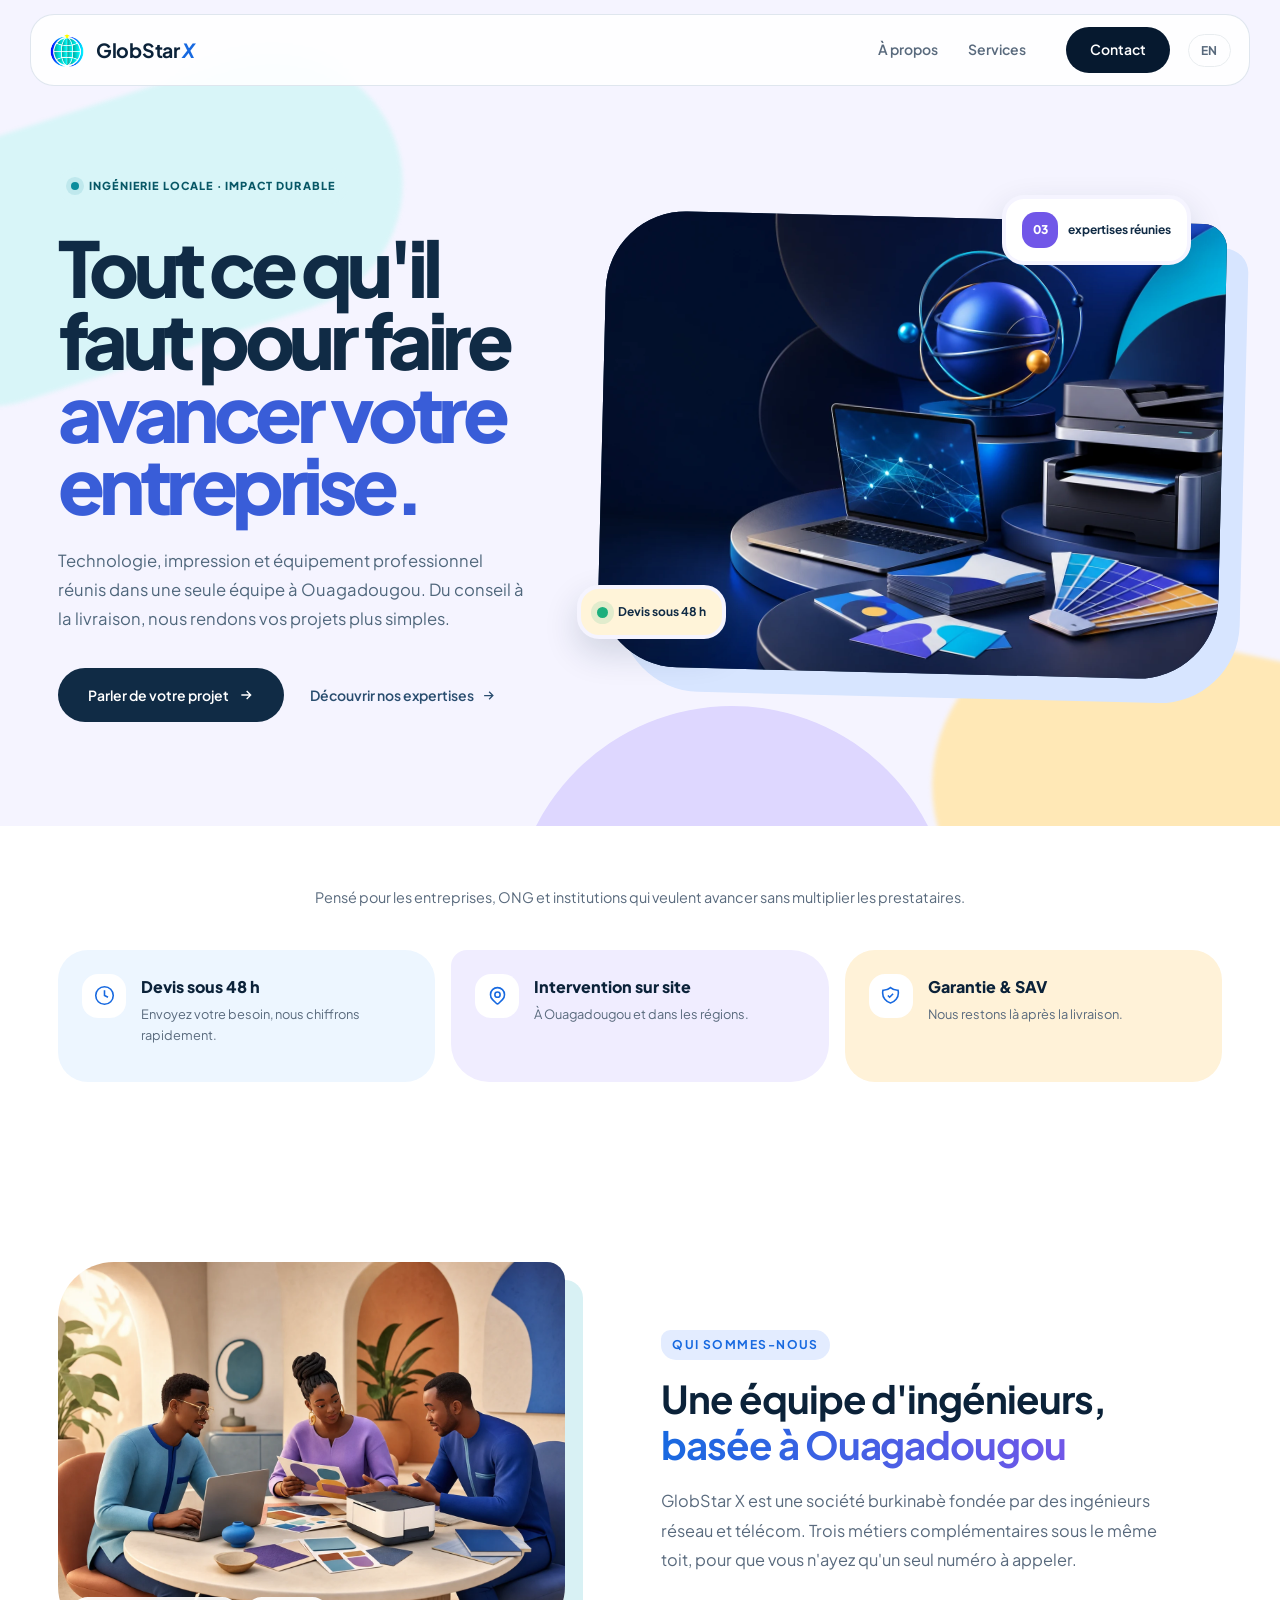
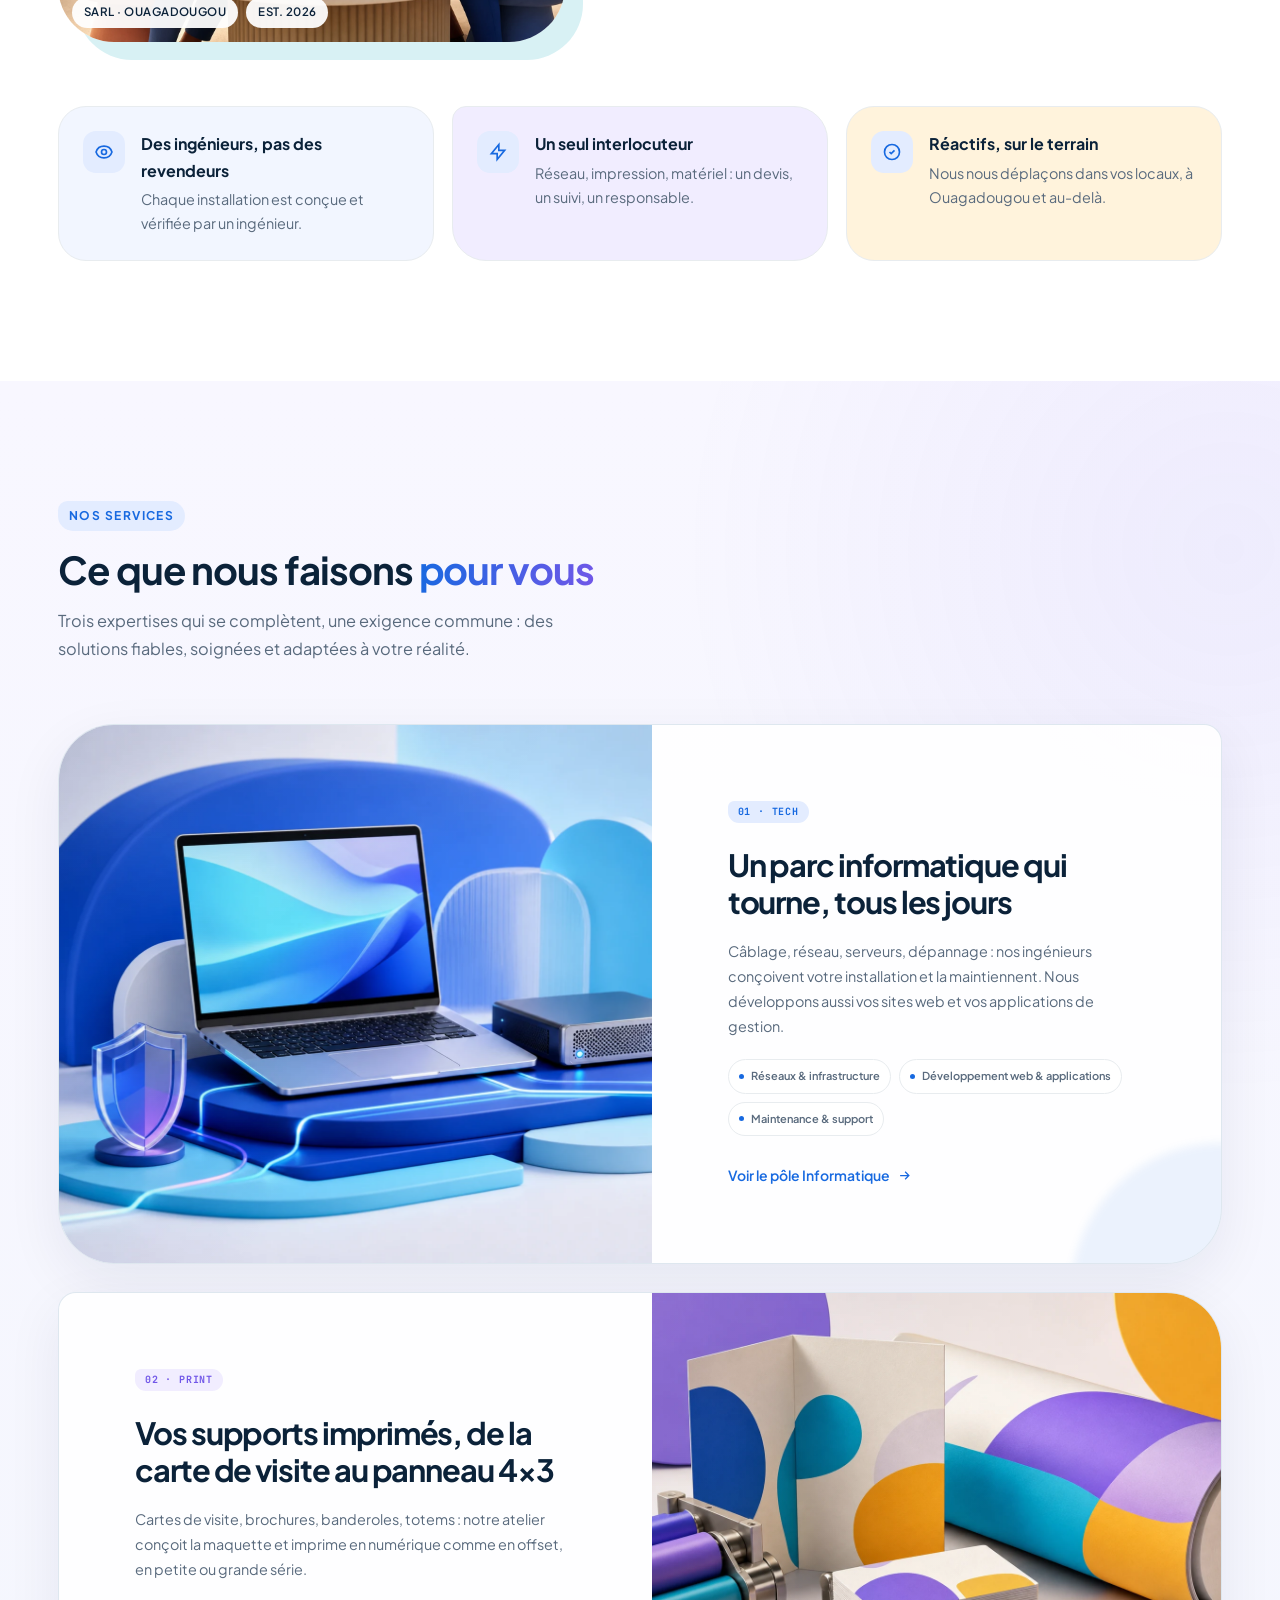
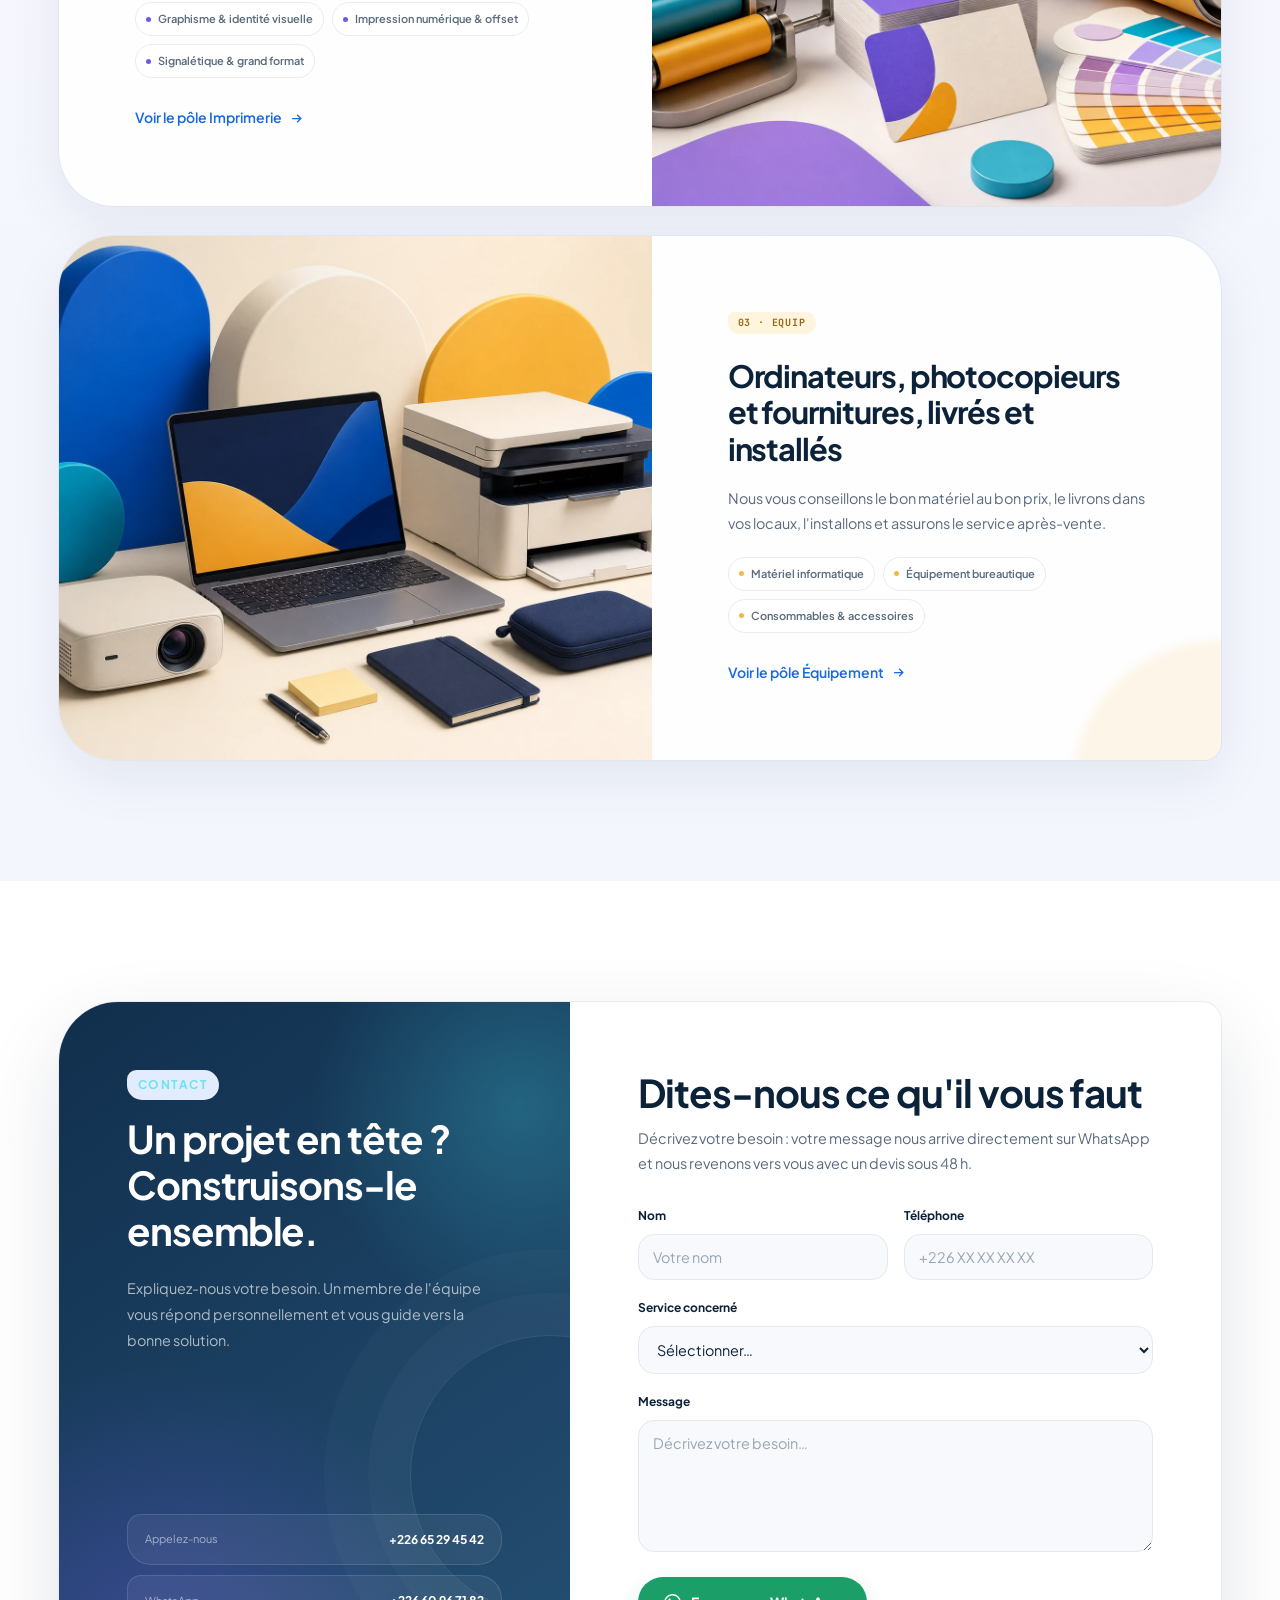
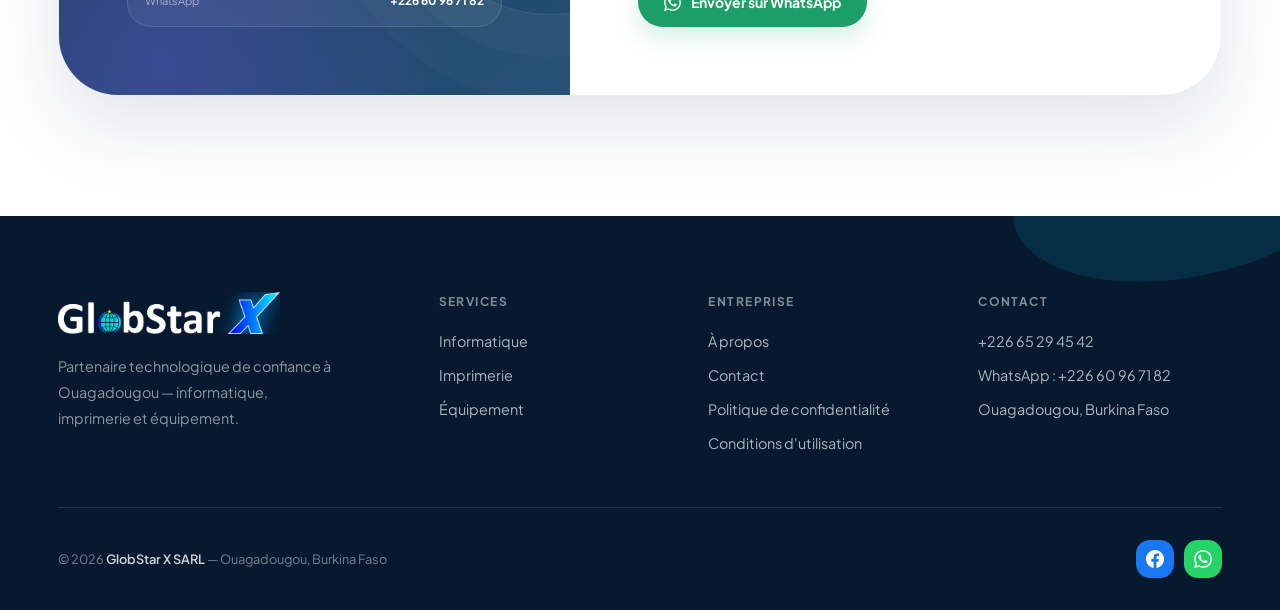
==== commit 205dfad2: "feat: refonte complete Material Expressive" ====
--- a/index.html
+++ b/index.html
@@ -12,7 +12,7 @@
   <meta property="og:title" content="GlobStar X — Technologie, impression &amp; équipement" />
   <meta property="og:description" content="Un partenaire unique à Ouagadougou pour vos solutions IT, impressions professionnelles et équipements." />
   <meta property="og:url" content="https://globstarx.com/" />
-  <meta property="og:image" content="https://globstarx.com/img/hero-bg.webp" />
+  <meta property="og:image" content="https://globstarx.com/img/hero-material.webp" />
   <meta name="twitter:card" content="summary_large_image" />
   <meta name="theme-color" content="#071C35" />
   <link rel="icon" type="image/png" sizes="32x32" href="img/favicon-32.png" />
@@ -101,33 +101,12 @@
       </div>
     </div>
 
-    <div class="hero-visual" aria-label="Aperçu des expertises GlobStar X">
-      <div class="visual-grid" aria-hidden="true"></div>
-      <div class="visual-card visual-main">
-        <div class="visual-head">
-          <div><span class="visual-kicker">GLOBSTAR X</span><strong data-i18n="hero.board">Votre projet, bien piloté</strong></div>
-          <span class="live-dot"><i></i><span data-i18n="hero.active">Disponible</span></span>
-        </div>
-        <div class="visual-orbit" aria-hidden="true">
-          <div class="orbit-core"><img src="img/logo-mark.png" alt="" width="60" height="60" /></div>
-          <div class="orbit-node node-it"><span>IT</span></div>
-          <div class="orbit-node node-print"><span>CMJN</span></div>
-          <div class="orbit-node node-equip"><span>PRO</span></div>
-        </div>
-        <div class="visual-services">
-          <a href="informatique.html"><i class="service-signal signal-blue"></i><span data-i18n="srv.short1">Solutions IT</span><strong>01</strong></a>
-          <a href="imprimerie.html"><i class="service-signal signal-violet"></i><span data-i18n="srv.short2">Impression</span><strong>02</strong></a>
-          <a href="equipement.html"><i class="service-signal signal-gold"></i><span data-i18n="srv.short3">Équipement</span><strong>03</strong></a>
-        </div>
-      </div>
-      <div class="float-card float-quote">
-        <span class="float-icon"><svg fill="none" stroke="currentColor" stroke-width="2" viewBox="0 0 24 24"><path d="M20 6L9 17l-5-5"/></svg></span>
-        <span><small data-i18n="hero.quoteLabel">Engagement</small><strong data-i18n="hero.quoteValue">Devis sous 48 h</strong></span>
-      </div>
-      <div class="float-card float-location">
-        <span class="location-pin"><i></i></span>
-        <span><small data-i18n="hero.locationLabel">Notre terrain</small><strong data-i18n="hero.locationValue">Burkina Faso</strong></span>
-      </div>
+    <div class="hero-visual" aria-label="Technologie, impression et équipement professionnel">
+      <div class="hero-image-shell">
+        <img src="img/hero-material.webp" alt="Composition illustrant les trois métiers de GlobStar X : technologie, impression et équipement" width="1659" height="948" fetchpriority="high" />
+      </div>
+      <div class="hero-badge badge-top"><span>03</span><strong data-i18n="hero.badgeExpertise">expertises réunies</strong></div>
+      <div class="hero-badge badge-bottom"><i></i><strong data-i18n="hero.quoteValue">Devis sous 48 h</strong></div>
     </div>
   </div>
 </section>
@@ -159,7 +138,7 @@
   <div class="container">
     <div class="about-grid">
       <figure class="about-photo rv-l">
-        <img src="img/about.webp" alt="Équipe au travail sur ordinateurs portables" width="900" height="562" loading="lazy" />
+        <img src="img/team-material.webp" alt="Illustration d'une équipe pluridisciplinaire collaborant autour d'un projet" width="1448" height="1086" loading="lazy" />
         <figcaption class="about-photo-chip">
           <span class="chip">SARL · OUAGADOUGOU</span>
           <span class="chip" data-i18n="about.chip2">EST. 2026</span>
@@ -208,7 +187,7 @@
 
       <div class="feat-row rv">
         <figure class="feat-photo">
-          <img src="img/srv-it.webp" alt="Câblage réseau professionnel" width="720" height="405" loading="lazy" />
+          <img src="img/it-material.webp" alt="Illustration expressive de solutions informatiques sécurisées" width="1448" height="1086" loading="lazy" />
         </figure>
         <div class="feat-body">
           <h3 data-i18n="srv.1t">Un parc informatique qui tourne, tous les jours</h3>
@@ -224,7 +203,7 @@
 
       <div class="feat-row feat-rev rv">
         <figure class="feat-photo">
-          <img src="img/srv-print.webp" alt="Presse d'imprimerie offset" width="720" height="405" loading="lazy" />
+          <img src="img/print-material.webp" alt="Illustration expressive de supports imprimés et de nuanciers" width="1448" height="1086" loading="lazy" />
         </figure>
         <div class="feat-body">
           <h3 data-i18n="srv.2t">Vos supports imprimés, de la carte de visite au panneau 4×3</h3>
@@ -240,7 +219,7 @@
 
       <div class="feat-row rv">
         <figure class="feat-photo">
-          <img src="img/srv-equip.webp" alt="Photocopieur multifonction professionnel" width="720" height="405" loading="lazy" />
+          <img src="img/equip-material.webp" alt="Illustration expressive d'équipements informatiques et bureautiques" width="1448" height="1086" loading="lazy" />
         </figure>
         <div class="feat-body">
           <h3 data-i18n="srv.3t">Ordinateurs, photocopieurs et fournitures, livrés et installés</h3>
--- a/css/tokens.css
+++ b/css/tokens.css
@@ -13,7 +13,7 @@
   --primary:           #1769E0;
   --primary-d:         #1056BE;
   --on-primary:        #FFFFFF;
-  --primary-container: #EAF2FB;
+  --primary-container: #E3ECFF;
   --on-primary-ct:     #0A3D75;
 
   /* ── Encres & surfaces ── */
@@ -22,9 +22,9 @@
   --mono-ink:          #55636F;
 
   --surface:           #FFFFFF;
-  --surf-ct-low:       #F7F9FB;
-  --surf-ct:           #EFF3F6;
-  --surf-ct-high:      #E7ECF0;
+  --surf-ct-low:       #F7F6FF;
+  --surf-ct:           #EFF2FA;
+  --surf-ct-high:      #E5EAF3;
 
   /* ── Bordures ── */
   --outline:           #9AA7B2;
@@ -37,7 +37,7 @@
 
   /* ── Typography ── */
   --font:         'Plus Jakarta Sans', system-ui, sans-serif;
-  --font-display: 'Space Grotesk', 'Plus Jakarta Sans', system-ui, sans-serif;
+  --font-display: 'Plus Jakarta Sans', system-ui, sans-serif;
   --font-mono:    'JetBrains Mono', ui-monospace, monospace;
 
   /* ── Type scale : modérée ── */
@@ -59,9 +59,9 @@
   --r-xs:   4px;
   --r-sm:   6px;
   --r-md:   8px;
-  --r-lg:   14px;
-  --r-xl:   20px;
-  --r-2xl:  28px;
+  --r-lg:   18px;
+  --r-xl:   28px;
+  --r-2xl:  40px;
   --r-full: 9999px;
 
   /* ── Shadows : douces, discrètes ── */
--- a/css/base.css
+++ b/css/base.css
@@ -61,13 +61,18 @@
 
 /* ── Kicker : discret, sans trait ── */
 .eyebrow {
-  display: block;
+  display: inline-flex;
+  align-items: center;
+  min-height: 30px;
+  padding: 0 11px;
+  border-radius: 10px 16px 16px 16px;
+  background: var(--primary-container);
   font-size: var(--label-md);
   font-weight: 700;
   letter-spacing: 0.12em;
   text-transform: uppercase;
   color: var(--primary);
-  margin-bottom: 14px;
+  margin-bottom: 16px;
 }
 
 .grad-text {
@@ -78,7 +83,7 @@
 }
 
 /* ── Tête de section ── */
-.section-head { max-width: 620px; margin-bottom: 52px; }
+.section-head { max-width: 720px; margin-bottom: 60px; }
 .section-sub {
   font-size: var(--body-lg);
   line-height: 1.75;
@@ -135,7 +140,7 @@
   font-size: var(--label-lg);
   font-weight: 600;
   color: var(--primary);
-  transition: gap var(--dur-1) var(--ease-std);
+  transition: gap var(--dur-1) var(--ease-std), color var(--dur-1);
 }
 .link-arrow svg { width: 15px; height: 15px; }
 .link-arrow:hover { gap: 11px; }
--- a/css/nav.css
+++ b/css/nav.css
@@ -3,22 +3,26 @@
 ══════════════════════════════════════════ */
 #nav {
   position: fixed;
-  top: 0; left: 0; right: 0;
+  top: 14px; left: 50%;
+  transform: translateX(-50%);
+  width: calc(100% - 32px);
+  max-width: 1220px;
   z-index: 1000;
   height: var(--nav-h);
-  background: rgba(255,255,255,.86);
+  background: rgba(255,255,255,.88);
   backdrop-filter: blur(14px);
   -webkit-backdrop-filter: blur(14px);
-  border-bottom: 1px solid rgba(221,229,237,.78);
+  border: 1px solid rgba(214,223,234,.78);
+  border-radius: 24px;
   transition: box-shadow var(--dur-2) var(--ease-std), background var(--dur-2);
 }
-#nav.scrolled { background: rgba(255,255,255,.95); box-shadow: 0 8px 30px rgba(8,32,58,.07); }
+#nav.scrolled { background: rgba(255,255,255,.96); box-shadow: 0 12px 36px rgba(8,32,58,.11); }
 
 .nav-inner {
   max-width: var(--max-w);
   height: 100%;
   margin: 0 auto;
-  padding: 0 var(--pad-x);
+  padding: 0 18px;
   display: flex;
   align-items: center;
   justify-content: space-between;
@@ -83,7 +87,7 @@
 
 .nav-links a.nav-cta {
   margin-left: 10px;
-  background: var(--primary);
+  background: var(--dark);
   color: #fff;
   padding: 11px 24px;
   border-radius: var(--r-full);
@@ -91,7 +95,7 @@
 }
 .nav-links a.nav-cta::after { display: none; }
 .nav-links a.nav-cta:hover {
-  background: var(--primary-d);
+  background: #1b4265;
   color: #fff;
 }
 
@@ -135,9 +139,11 @@
 /* ── Menu mobile ── */
 .nav-mob {
   position: fixed;
-  inset: var(--nav-h) 0 0 0;
+  inset: calc(var(--nav-h) + 28px) 16px 16px 16px;
   z-index: 999;
-  background: var(--surface);
+  background: rgba(255,255,255,.98);
+  border-radius: 28px;
+  box-shadow: var(--sh-3);
   display: flex;
   flex-direction: column;
   padding: 28px var(--pad-x);
@@ -171,3 +177,10 @@
   .nav-links { display: none; }
   .nav-hbg   { display: flex; }
 }
+
+@media (max-width: 600px) {
+  #nav { top: 9px; width: calc(100% - 18px); border-radius: 20px; }
+  .nav-wordmark { font-size: 1.05rem; }
+  .nav-logo img { width: 32px; height: 32px; }
+  .nav-right { gap: 8px; }
+}
--- a/css/hero.css
+++ b/css/hero.css
@@ -1,309 +1,90 @@
-/* Hero — premium, lumineux et entièrement code-native */
+/* Material Expressive — hero */
 #hero {
   position: relative;
-  min-height: 780px;
+  min-height: 820px;
   display: flex;
   align-items: center;
-  padding: calc(var(--nav-h) + 76px) 0 100px;
+  padding: calc(var(--nav-h) + 96px) 0 104px;
   overflow: hidden;
   isolation: isolate;
-  background:
-    radial-gradient(circle at 78% 24%, rgba(94, 168, 255, .28), transparent 29%),
-    radial-gradient(circle at 58% 88%, rgba(109, 76, 255, .22), transparent 35%),
-    linear-gradient(135deg, #06192f 0%, #092848 48%, #12395c 100%);
+  background: #f5f4ff;
 }
-
-#hero::before {
+#hero::before,
+#hero::after {
   content: '';
   position: absolute;
-  inset: 0;
-  pointer-events: none;
-  opacity: .36;
-  background-image: linear-gradient(rgba(255,255,255,.025) 1px, transparent 1px),
-                    linear-gradient(90deg, rgba(255,255,255,.025) 1px, transparent 1px);
-  background-size: 64px 64px;
-  mask-image: linear-gradient(to bottom, black, transparent 92%);
+  z-index: -1;
+  border-radius: 999px;
+  filter: blur(2px);
 }
+#hero::before { width: 560px; height: 260px; left: -150px; top: 100px; background: #d8f5f8; transform: rotate(-18deg); }
+#hero::after { width: 520px; height: 320px; right: -170px; bottom: -140px; background: #ffe8b6; transform: rotate(12deg); }
+.hero-aurora { position: absolute; z-index: -1; width: 440px; height: 440px; left: 40%; bottom: -320px; border-radius: 50%; background: #ded7ff; }
+.hero-inner { position: relative; width: 100%; display: grid; grid-template-columns: .86fr 1.14fr; align-items: center; gap: clamp(42px, 6vw, 86px); }
+.hero-copy { position: relative; z-index: 2; max-width: 640px; }
+.hero-pill {
+  display: inline-flex; align-items: center; gap: 10px;
+  padding: 9px 13px; margin-bottom: 27px;
+  border-radius: var(--r-full); background: #d8f5f8; color: #075766;
+  font-size: 11px; font-weight: 800; letter-spacing: .105em; text-transform: uppercase;
+}
+.hero-pill-dot { width: 8px; height: 8px; border-radius: 50%; background: #0c8c9d; box-shadow: 0 0 0 5px rgba(12,140,157,.12); }
+.hero-h1 {
+  max-width: 620px; margin-bottom: 26px;
+  font-family: var(--font-display); font-size: clamp(3.6rem, 6vw, 6.15rem); font-weight: 800;
+  line-height: .94; letter-spacing: -.072em; color: #102b45;
+}
+.hero-h1 span { color: #395dd8; }
+.hero-sub { max-width: 570px; margin-bottom: 35px; color: #50677c; font-size: clamp(1rem, 1.3vw, 1.12rem); line-height: 1.75; }
+.hero-ctas { display: flex; flex-wrap: wrap; align-items: center; gap: 26px; }
+.hero-ctas .btn-filled { min-height: 54px; padding: 0 29px; background: #102b45; color: #fff; box-shadow: none; }
+.hero-ctas .btn-filled:hover { background: #1b4265; box-shadow: 0 10px 0 #c8ddf0; transform: translateY(-3px); }
+.link-light { color: #294d6f; }
+.link-light:hover { color: var(--primary); }
 
-.hero-aurora {
-  position: absolute;
-  z-index: -1;
-  width: 720px;
-  height: 720px;
-  top: -360px;
-  left: 38%;
-  border-radius: 50%;
-  filter: blur(20px);
-  background: conic-gradient(from 230deg, rgba(0,199,224,.3), rgba(72,102,255,.34), rgba(249,177,58,.18), rgba(0,199,224,.3));
-  animation: aurora-drift 14s ease-in-out infinite alternate;
+.hero-visual { position: relative; min-width: 0; }
+.hero-image-shell {
+  overflow: hidden;
+  aspect-ratio: 1.36 / 1;
+  border-radius: 80px 24px 80px 80px;
+  background: #0a2340;
+  box-shadow: 22px 24px 0 #d7e5ff;
+  transform: rotate(1.4deg);
 }
+.hero-image-shell img { width: 100%; height: 100%; object-fit: cover; object-position: 62% center; transform: scale(1.01); }
+.hero-badge {
+  position: absolute; z-index: 3; display: flex; align-items: center; gap: 10px;
+  padding: 13px 16px; border: 4px solid #f5f4ff; border-radius: 22px; color: #102b45; background: #fff;
+  box-shadow: 0 14px 34px rgba(16,43,69,.16); font-size: 12px;
+}
+.hero-badge span { display: grid; place-items: center; width: 36px; height: 36px; border-radius: 14px; color: #fff; background: #7157e8; font-weight: 800; }
+.hero-badge i { width: 11px; height: 11px; border-radius: 50%; background: #1caf7d; box-shadow: 0 0 0 6px rgba(28,175,125,.13); }
+.badge-top { top: -22px; right: 5%; }
+.badge-bottom { left: -25px; bottom: 34px; background: #fff4d9; }
 
-@keyframes aurora-drift {
-  to { transform: translate3d(70px, 35px, 0) rotate(15deg) scale(1.08); }
-}
-
-.hero-inner {
-  position: relative;
-  z-index: 1;
-  width: 100%;
-  display: grid;
-  grid-template-columns: minmax(0, .92fr) minmax(440px, .88fr);
-  align-items: center;
-  gap: clamp(54px, 7vw, 100px);
-}
-
-.hero-copy { max-width: 660px; }
-
-.hero-pill {
-  display: inline-flex;
-  align-items: center;
-  gap: 10px;
-  font-size: 11px;
-  font-weight: 700;
-  letter-spacing: .12em;
-  text-transform: uppercase;
-  color: rgba(255,255,255,.68);
-  margin-bottom: 28px;
-  padding: 8px 12px;
-  border: 1px solid rgba(255,255,255,.12);
-  border-radius: var(--r-full);
-  background: rgba(255,255,255,.055);
-  backdrop-filter: blur(10px);
-}
-
-.hero-pill-dot {
-  width: 7px;
-  height: 7px;
-  border-radius: 50%;
-  background: #55e6c1;
-  box-shadow: 0 0 0 5px rgba(85,230,193,.1);
-}
-
-.hero-h1 {
-  font-family: var(--font-display);
-  font-size: clamp(3.15rem, 5.5vw, 5.25rem);
-  font-weight: 700;
-  line-height: .99;
-  letter-spacing: -.055em;
-  color: #fff;
-  margin-bottom: 27px;
-}
-
-.hero-h1 span {
-  color: transparent;
-  background: linear-gradient(105deg, #5fe0ed 3%, #7cb5ff 43%, #a49aff 72%, #f3c875 102%);
-  -webkit-background-clip: text;
-  background-clip: text;
-}
-
-.hero-sub {
-  font-size: clamp(1rem, 1.4vw, 1.12rem);
-  line-height: 1.75;
-  color: rgba(255,255,255,.68);
-  max-width: 590px;
-  margin-bottom: 36px;
-}
-
-.hero-ctas { display: flex; flex-wrap: wrap; align-items: center; gap: 28px; }
-.hero-ctas .btn-filled { background: #fff; color: #0a2441; box-shadow: 0 12px 30px rgba(0,0,0,.18); }
-.hero-ctas .btn-filled:hover { background: #eaf5ff; transform: translateY(-2px); }
-.link-light { color: rgba(255,255,255,.84); }
-.link-light:hover { color: #fff; }
-
-/* Console graphique des trois pôles */
-.hero-visual {
-  position: relative;
-  min-height: 510px;
-  perspective: 1000px;
-}
-
-.visual-grid {
-  position: absolute;
-  inset: 6% -10% -4% 4%;
-  border-radius: 38px;
-  transform: rotate(-4deg);
-  background: radial-gradient(circle, rgba(255,255,255,.16) 1px, transparent 1.5px);
-  background-size: 18px 18px;
-  opacity: .28;
-  mask-image: radial-gradient(circle, #000 20%, transparent 70%);
-}
-
-.visual-card {
-  position: absolute;
-  border: 1px solid rgba(255,255,255,.16);
-  background: linear-gradient(145deg, rgba(255,255,255,.15), rgba(255,255,255,.07));
-  backdrop-filter: blur(24px);
-  -webkit-backdrop-filter: blur(24px);
-  box-shadow: 0 38px 80px rgba(0,10,30,.34), inset 0 1px 0 rgba(255,255,255,.15);
-}
-
-.visual-main {
-  inset: 30px 0 30px 18px;
-  border-radius: 26px;
-  padding: 25px;
-  transform: rotateY(-4deg) rotateX(1deg);
-}
-
-.visual-head { display: flex; align-items: flex-start; justify-content: space-between; gap: 18px; }
-.visual-head > div { display: flex; flex-direction: column; gap: 5px; }
-.visual-kicker { font: 700 9px/1 var(--font-mono); letter-spacing: .16em; color: #70dcec; }
-.visual-head strong { font: 600 14px/1.3 var(--font); color: rgba(255,255,255,.9); }
-.live-dot {
-  display: inline-flex;
-  align-items: center;
-  gap: 6px;
-  font: 600 9px/1 var(--font);
-  color: rgba(255,255,255,.62);
-  padding: 7px 9px;
-  border-radius: 20px;
-  background: rgba(7,24,44,.35);
-}
-.live-dot i { width: 6px; height: 6px; border-radius: 50%; background: #55e6c1; box-shadow: 0 0 0 4px rgba(85,230,193,.1); }
-
-.visual-orbit { position: relative; height: 250px; margin: 8px 0 4px; }
-.visual-orbit::before,
-.visual-orbit::after {
-  content: '';
-  position: absolute;
-  left: 50%; top: 50%;
-  border: 1px solid rgba(255,255,255,.12);
-  border-radius: 50%;
-  transform: translate(-50%, -50%);
-}
-.visual-orbit::before { width: 190px; height: 190px; }
-.visual-orbit::after { width: 280px; height: 155px; transform: translate(-50%, -50%) rotate(-18deg); }
-.orbit-core {
-  position: absolute;
-  z-index: 2;
-  left: 50%; top: 50%;
-  width: 82px; height: 82px;
-  transform: translate(-50%, -50%);
-  display: grid; place-items: center;
-  border-radius: 24px;
-  background: #fff;
-  box-shadow: 0 18px 40px rgba(0,9,28,.28), 0 0 0 9px rgba(255,255,255,.07);
-}
-.orbit-core img { width: 52px; height: 52px; }
-.orbit-node {
-  position: absolute;
-  z-index: 3;
-  width: 52px; height: 52px;
-  display: grid; place-items: center;
-  border: 1px solid rgba(255,255,255,.15);
-  border-radius: 17px;
-  color: #fff;
-  box-shadow: 0 14px 30px rgba(0,0,0,.18);
-}
-.orbit-node span { font: 700 10px/1 var(--font-mono); letter-spacing: .04em; }
-.node-it { top: 18px; right: 55px; background: linear-gradient(145deg, #1a9cd8, #356bea); transform: rotate(5deg); }
-.node-print { left: 28px; bottom: 42px; background: linear-gradient(145deg, #9757e8, #6756d8); transform: rotate(-8deg); }
-.node-equip { right: 20px; bottom: 24px; background: linear-gradient(145deg, #efba4c, #e58940); transform: rotate(8deg); }
-
-.visual-services { display: grid; grid-template-columns: repeat(3, 1fr); gap: 8px; }
-.visual-services a {
-  min-width: 0;
-  display: grid;
-  grid-template-columns: auto 1fr auto;
-  align-items: center;
-  gap: 7px;
-  padding: 10px;
-  border: 1px solid rgba(255,255,255,.09);
-  border-radius: 11px;
-  color: rgba(255,255,255,.75);
-  background: rgba(3,18,35,.22);
-  transition: background var(--dur-1), transform var(--dur-1);
-}
-.visual-services a:hover { background: rgba(255,255,255,.11); transform: translateY(-2px); }
-.visual-services span { overflow: hidden; text-overflow: ellipsis; white-space: nowrap; font-size: 9px; font-weight: 600; }
-.visual-services strong { color: rgba(255,255,255,.35); font: 500 8px/1 var(--font-mono); }
-.service-signal { width: 7px; height: 7px; border-radius: 50%; }
-.signal-blue { background: #4cc3ef; }.signal-violet { background: #a682ff; }.signal-gold { background: #ffc868; }
-
-.float-card {
-  position: absolute;
-  z-index: 5;
-  display: flex;
-  align-items: center;
-  gap: 11px;
-  padding: 13px 15px;
-  border: 1px solid rgba(255,255,255,.22);
-  border-radius: 15px;
-  background: rgba(255,255,255,.92);
-  box-shadow: 0 20px 44px rgba(0,10,30,.25);
-  animation: card-float 5s ease-in-out infinite;
-}
-.float-card > span:last-child { display: flex; flex-direction: column; gap: 2px; }
-.float-card small { color: #728095; font: 600 9px/1.3 var(--font); }
-.float-card strong { color: #10283f; font: 700 11px/1.3 var(--font); white-space: nowrap; }
-.float-icon { width: 30px; height: 30px; display: grid; place-items: center; border-radius: 9px; color: #fff; background: linear-gradient(145deg, #23b785, #168e69); }
-.float-icon svg { width: 16px; height: 16px; }
-.float-quote { left: -20px; bottom: 12px; }
-.float-location { right: -35px; top: 4px; animation-delay: -2.4s; }
-.location-pin { width: 30px; height: 30px; display: grid; place-items: center; border-radius: 9px; background: #e9efff; }
-.location-pin i { width: 9px; height: 9px; border-radius: 50%; background: #5677e8; box-shadow: 0 0 0 5px rgba(86,119,232,.14); }
-
-@keyframes card-float { 50% { transform: translateY(-8px); } }
-
-/* Bande de confiance */
-#promesses { position: relative; border-bottom: 1px solid var(--outline-var); background: #fff; }
-.proof-intro {
-  max-width: 760px;
-  margin: 0 auto 38px;
-  text-align: center;
-  color: var(--on-surface-var);
-  font-size: var(--body-md);
-}
-.proof-bar { display: grid; grid-template-columns: repeat(3, 1fr); gap: 0; }
-.proof-bar li { display: flex; gap: 15px; align-items: flex-start; padding: 4px 32px; }
-.proof-bar li + li { border-left: 1px solid var(--outline-var); }
-.proof-icon {
-  width: 42px; height: 42px;
-  border-radius: 13px;
-  background: linear-gradient(145deg, #f0f7ff, #e7f0ff);
-  color: var(--primary);
-  display: flex; align-items: center; justify-content: center; flex-shrink: 0;
-}
-.proof-icon svg { width: 20px; height: 20px; }
-.proof-bar h3 { font-family: var(--font-display); font-size: var(--title-md); font-weight: 700; color: var(--on-surface); margin-bottom: 3px; }
+#promesses { background: #fff; }
+.proof-intro { max-width: 760px; margin: 0 auto 40px; text-align: center; color: var(--on-surface-var); font-size: var(--body-md); }
+.proof-bar { display: grid; grid-template-columns: repeat(3, 1fr); gap: 16px; }
+.proof-bar li { min-height: 132px; display: flex; gap: 15px; align-items: flex-start; padding: 24px; border-radius: 30px; background: #edf6ff; }
+.proof-bar li:nth-child(2) { background: #f0edff; border-radius: 16px 38px 38px 38px; }
+.proof-bar li:nth-child(3) { background: #fff2d8; }
+.proof-icon { width: 44px; height: 44px; display: flex; align-items: center; justify-content: center; flex-shrink: 0; border-radius: 16px; background: #fff; color: var(--primary); }
+.proof-icon svg { width: 21px; height: 21px; }
+.proof-bar h3 { font-family: var(--font-display); font-size: var(--title-md); font-weight: 800; color: var(--on-surface); margin-bottom: 4px; }
 .proof-bar p { font-size: var(--body-sm); color: var(--on-surface-var); line-height: 1.6; }
 
-@media (max-width: 1080px) {
-  .hero-inner { grid-template-columns: minmax(0, 1fr) minmax(390px, .8fr); gap: 36px; }
-  .hero-h1 { font-size: clamp(3rem, 5vw, 4.4rem); }
-  .float-location { right: -8px; }
+@media (max-width: 920px) {
+  #hero { padding-top: calc(var(--nav-h) + 88px); }
+  .hero-inner { grid-template-columns: 1fr; }
+  .hero-copy { max-width: 720px; }
+  .hero-visual { width: min(100%, 720px); }
+  .proof-bar { grid-template-columns: 1fr; }
 }
-
-@media (max-width: 860px) {
-  #hero { min-height: 0; padding: calc(var(--nav-h) + 64px) 0 80px; }
-  .hero-inner { grid-template-columns: 1fr; }
-  .hero-copy { max-width: 690px; }
-  .hero-visual { width: min(100%, 570px); min-height: 470px; }
-  .visual-main { left: 0; }
-  .proof-bar { grid-template-columns: 1fr; gap: 22px; }
-  .proof-bar li { padding: 0; }
-  .proof-bar li + li { border-left: 0; }
+@media (max-width: 600px) {
+  #hero { padding: calc(var(--nav-h) + 72px) 0 74px; }
+  .hero-h1 { font-size: clamp(3.25rem, 15vw, 4.2rem); }
+  .hero-ctas { align-items: flex-start; flex-direction: column; }
+  .hero-image-shell { border-radius: 48px 18px 48px 48px; box-shadow: 12px 13px 0 #d7e5ff; aspect-ratio: 1 / 1; }
+  .badge-top { right: -5px; top: -22px; }
+  .badge-bottom { left: -8px; bottom: 20px; }
 }
-
-@media (max-width: 560px) {
-  #hero { padding-top: calc(var(--nav-h) + 48px); }
-  .hero-h1 { font-size: clamp(2.75rem, 14vw, 3.6rem); }
-  .hero-sub { font-size: .96rem; }
-  .hero-ctas { align-items: flex-start; flex-direction: column; gap: 22px; }
-  .hero-visual { min-height: 420px; margin-top: 4px; }
-  .visual-main { inset: 20px 0; padding: 18px 15px; border-radius: 21px; transform: none; }
-  .visual-orbit { height: 230px; }
-  .visual-orbit::before { width: 155px; height: 155px; }
-  .visual-orbit::after { width: 240px; height: 132px; }
-  .node-it { right: 28px; }
-  .node-print { left: 8px; }
-  .node-equip { right: 4px; }
-  .visual-services a { grid-template-columns: auto 1fr; }
-  .visual-services strong { display: none; }
-  .float-card { transform: scale(.9); }
-  .float-quote { left: -12px; bottom: 0; }
-  .float-location { right: -10px; top: 0; }
-}
-
-@media (prefers-reduced-motion: reduce) {
-  .hero-aurora, .float-card { animation: none; }
-}
--- a/css/about.css
+++ b/css/about.css
@@ -11,13 +11,15 @@
 
 .about-photo {
   position: relative;
-  border-radius: var(--r-2xl);
+  border-radius: 56px 18px 56px 56px;
   overflow: hidden;
-  box-shadow: var(--sh-3);
+  box-shadow: 18px 18px 0 #d8f1f4;
 }
 .about-photo img {
   width: 100%;
-  height: auto;
+  height: 100%;
+  aspect-ratio: 4 / 3;
+  object-fit: cover;
   display: block;
   filter: saturate(.92);
 }
@@ -50,10 +52,12 @@
   align-items: flex-start;
   padding: 24px;
   border: 1px solid var(--outline-var);
-  border-radius: var(--r-xl);
-  background: #fff;
+  border-radius: 28px;
+  background: #f2f6ff;
   transition: transform var(--dur-2), box-shadow var(--dur-2);
 }
+.about-value:nth-child(2) { background: #f1edff; border-radius: 14px 34px 34px 34px; }
+.about-value:nth-child(3) { background: #fff3dc; }
 .about-value:hover { transform: translateY(-3px); box-shadow: var(--sh-2); }
 .about-value-icon {
   width: 42px;
--- a/css/services.css
+++ b/css/services.css
@@ -3,26 +3,28 @@
   position: relative;
   background:
     radial-gradient(circle at 96% 8%, rgba(113,87,232,.07), transparent 24%),
-    linear-gradient(180deg, #f7faff 0%, #f4f8fc 100%);
+    linear-gradient(180deg, #f8f7ff 0%, #f3f6fd 100%);
 }
 
 #services .section-head { max-width: 720px; }
-.feat-rows { display: flex; flex-direction: column; gap: 34px; }
+.feat-rows { display: flex; flex-direction: column; gap: 28px; }
 
 .feat-row {
   position: relative;
   display: grid;
   grid-template-columns: 1.02fr .98fr;
   align-items: stretch;
-  min-height: 430px;
+  min-height: 460px;
   overflow: hidden;
   border: 1px solid rgba(214,225,236,.8);
-  border-radius: var(--r-2xl);
+  border-radius: 56px 18px 56px 56px;
   background: rgba(255,255,255,.88);
   box-shadow: 0 18px 55px rgba(10,35,64,.07);
   transition: transform var(--dur-3) var(--ease-std), box-shadow var(--dur-3) var(--ease-std);
 }
 .feat-row:hover { transform: translateY(-4px); box-shadow: 0 28px 70px rgba(10,35,64,.11); }
+.feat-row:nth-child(2) { border-radius: 18px 56px 56px 56px; }
+.feat-row:nth-child(3) { border-radius: 56px 56px 18px 56px; }
 .feat-row::after {
   content: '';
   position: absolute;
@@ -39,7 +41,7 @@
 .feat-rev .feat-photo { order: 2; }
 .feat-rev .feat-body { order: 1; }
 
-.feat-photo { position: relative; min-height: 430px; overflow: hidden; }
+.feat-photo { position: relative; min-height: 460px; overflow: hidden; }
 .feat-photo::after {
   content: '';
   position: absolute;
@@ -65,7 +67,7 @@
   width: fit-content;
   margin-bottom: 24px;
   padding: 6px 10px;
-  border-radius: var(--r-full);
+  border-radius: 10px 18px 18px 18px;
   background: var(--primary-container);
   color: var(--primary);
   font: 700 10px/1 var(--font-mono);
--- a/css/contact.css
+++ b/css/contact.css
@@ -5,7 +5,7 @@
   display: grid;
   grid-template-columns: .88fr 1.12fr;
   overflow: hidden;
-  border-radius: var(--r-2xl);
+  border-radius: 60px 20px 60px 60px;
   background: #fff;
   box-shadow: 0 30px 80px rgba(8,31,55,.12);
   border: 1px solid var(--outline-var);
@@ -23,7 +23,7 @@
   background:
     radial-gradient(circle at 90% 15%, rgba(61,203,221,.28), transparent 28%),
     radial-gradient(circle at 20% 95%, rgba(113,87,232,.34), transparent 38%),
-    linear-gradient(145deg, #071d35, #0c3558);
+    linear-gradient(145deg, #112f4d, #244f73);
 }
 .contact-aside::after {
   content: '';
@@ -46,7 +46,7 @@
   gap: 18px;
   padding: 15px 17px;
   border: 1px solid rgba(255,255,255,.12);
-  border-radius: 14px;
+  border-radius: 14px 24px 24px 24px;
   background: rgba(255,255,255,.06);
   transition: background var(--dur-1), transform var(--dur-1);
 }
@@ -67,7 +67,7 @@
   color: var(--on-surface);
   background: #f7f9fc;
   border: 1px solid #e3e9f0;
-  border-radius: 12px;
+  border-radius: 16px;
   padding: 13px 14px;
   transition: border-color var(--dur-1), background var(--dur-1), box-shadow var(--dur-1);
 }
--- a/css/footer.css
+++ b/css/footer.css
@@ -3,8 +3,12 @@
 ══════════════════════════════════════════ */
 #footer {
   background: var(--dark);
+  position: relative;
+  overflow: hidden;
   padding: 76px 0 32px;
 }
+#footer::before { content: ''; position: absolute; width: 360px; height: 180px; right: -90px; top: -120px; border-radius: 50%; background: rgba(5,185,213,.12); transform: rotate(-12deg); }
+#footer .container { position: relative; z-index: 1; }
 
 /* ── Grille ── */
 .footer-top {
@@ -76,7 +80,7 @@
 .fsoc {
   width: 38px;
   height: 38px;
-  border-radius: var(--r-sm);
+  border-radius: 14px;
   display: flex;
   align-items: center;
   justify-content: center;
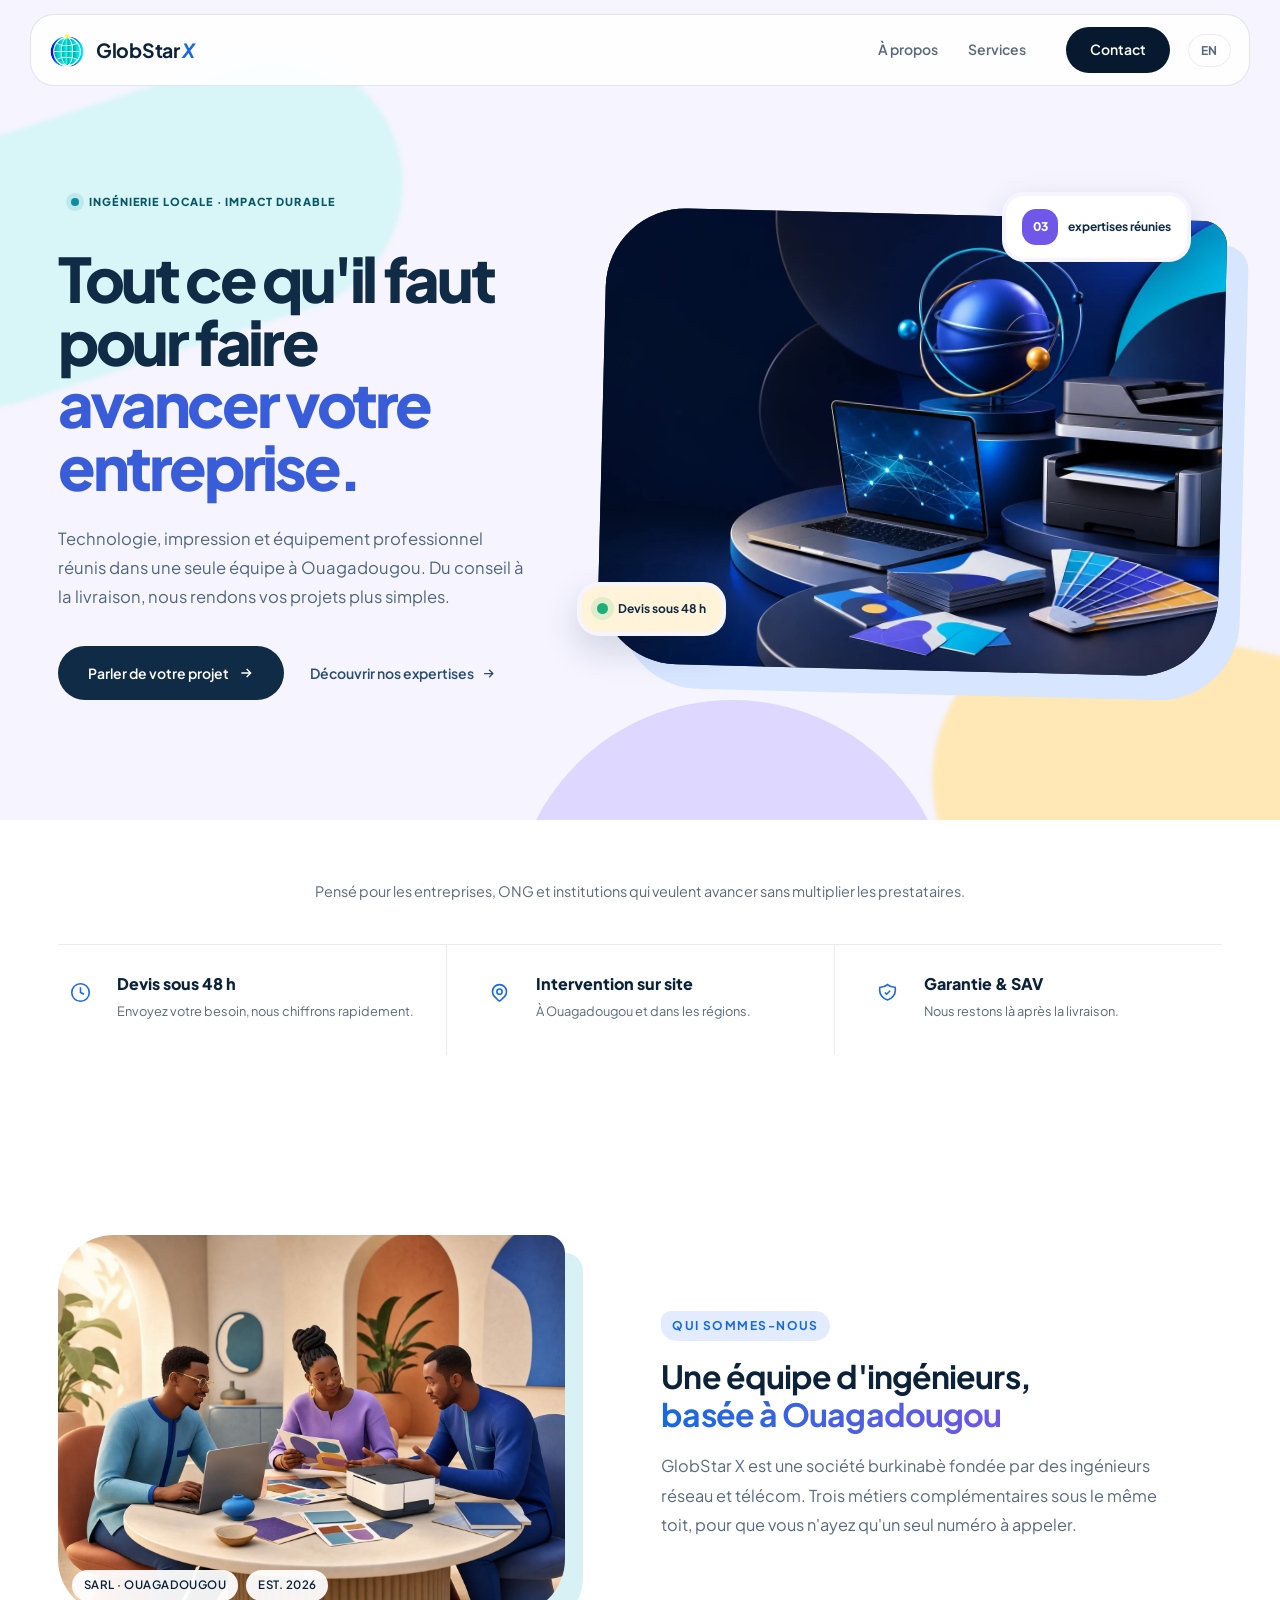
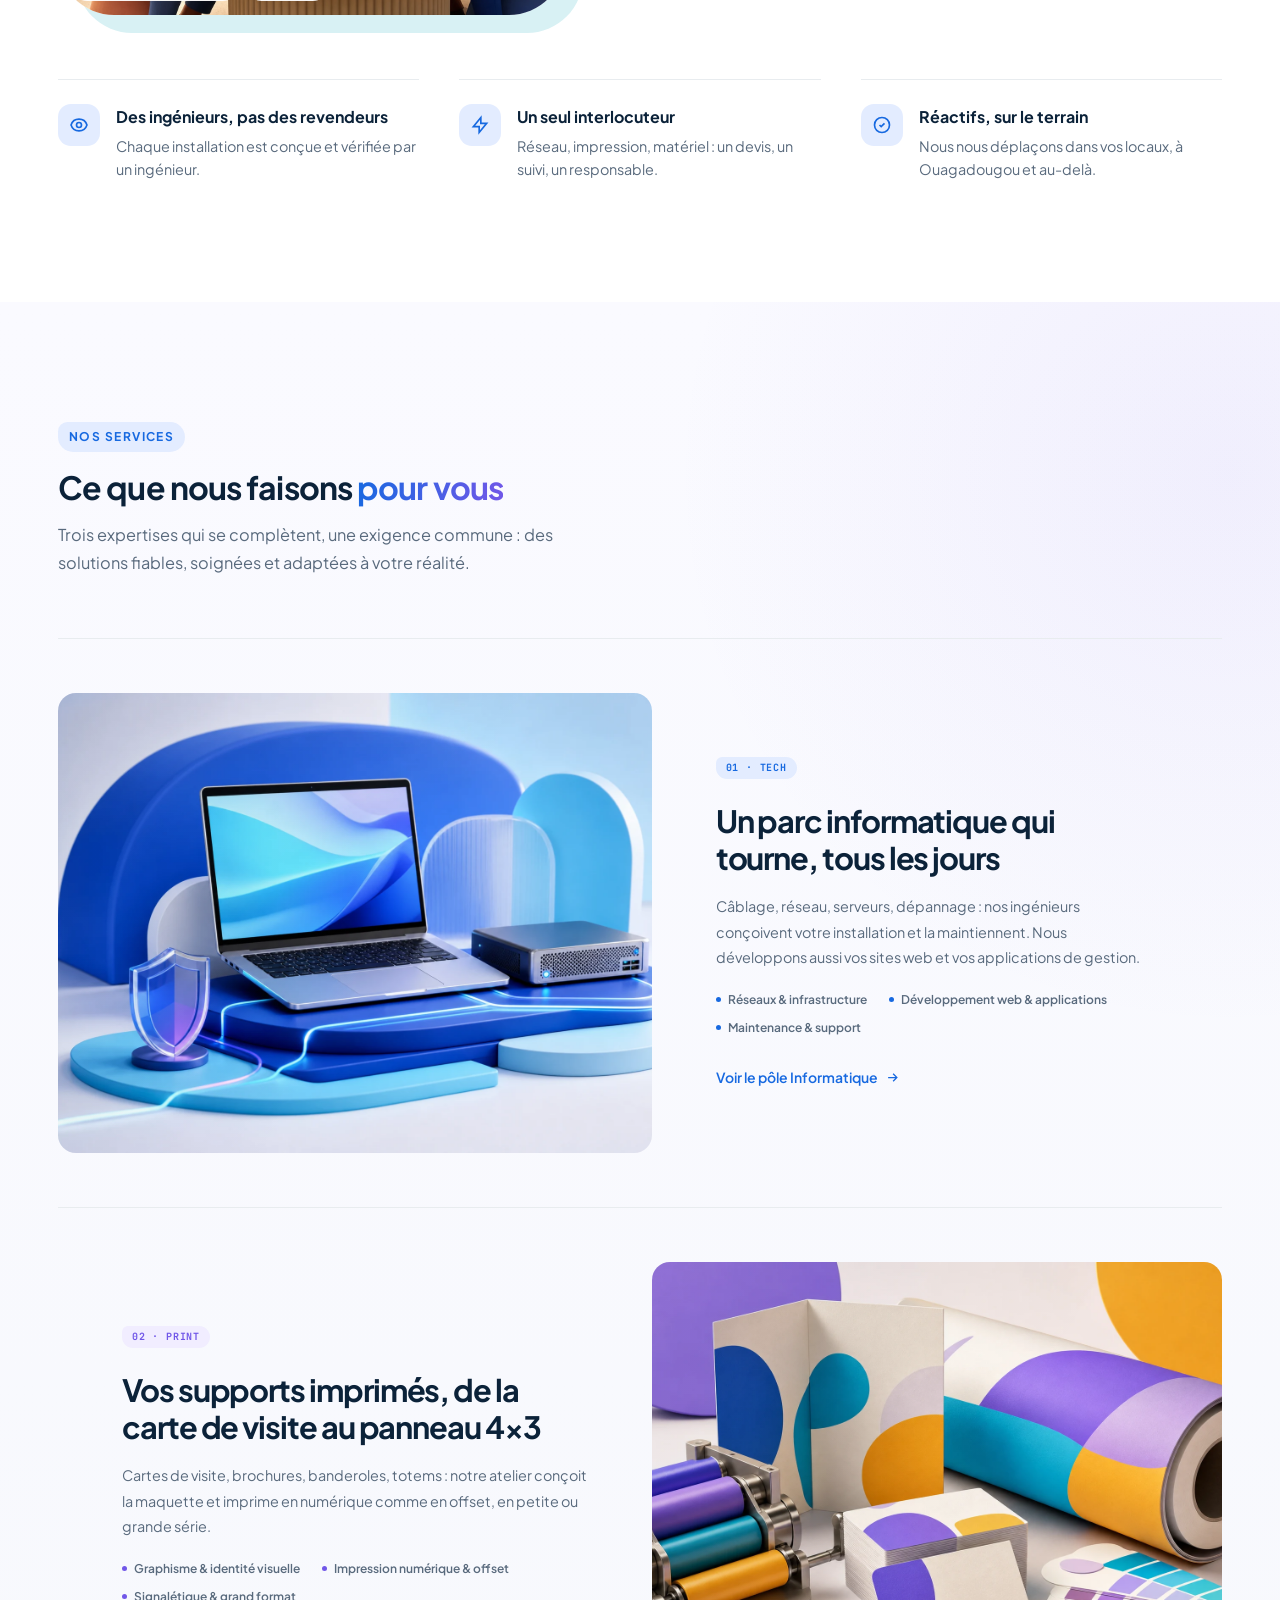
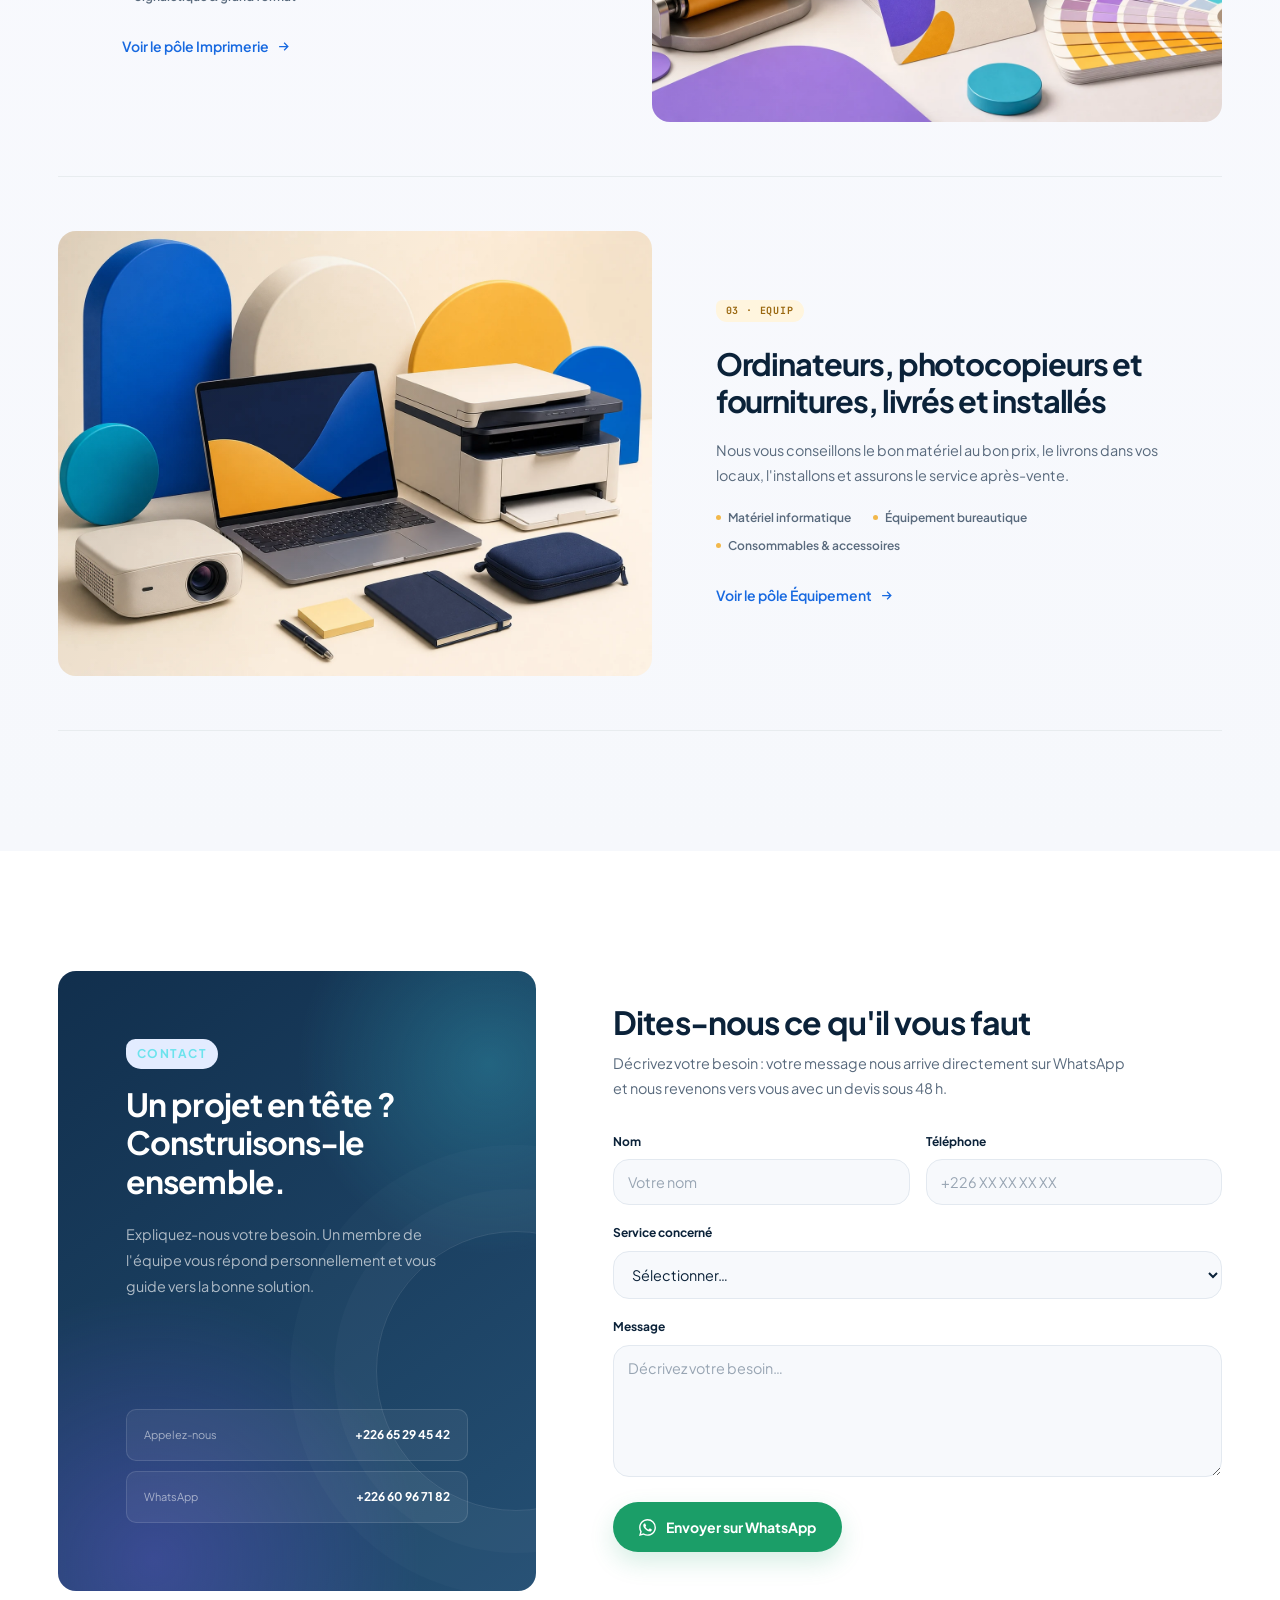
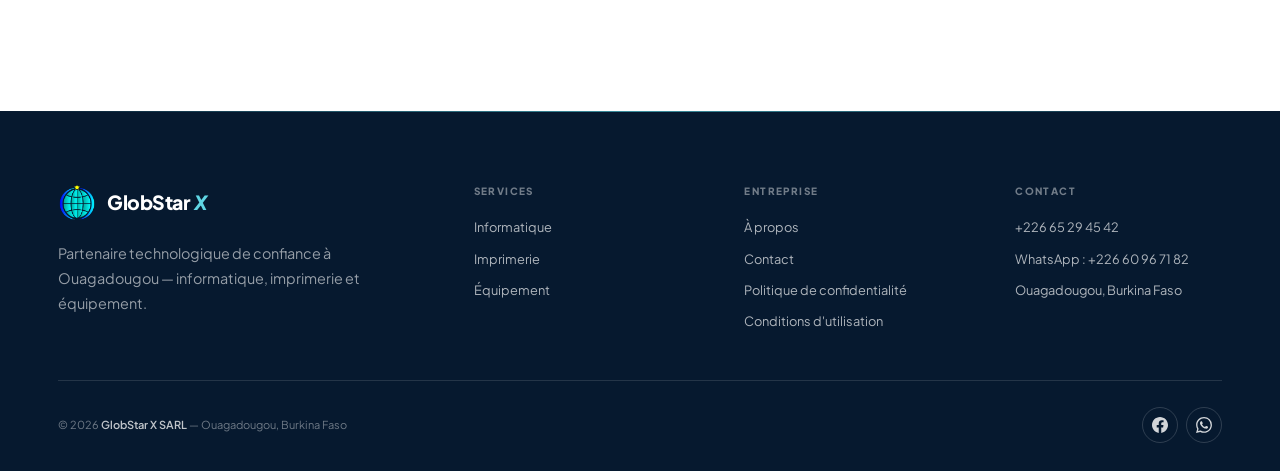
==== commit b48d5711: "refactor: simplifier la mise en page et le footer" ====
--- a/index.html
+++ b/index.html
@@ -291,7 +291,10 @@
   <div class="container">
     <div class="footer-top">
       <div class="footer-brand">
-        <img src="./GlobStar X-03.png" alt="GlobStar X SARL" />
+        <a href="#hero" class="footer-logo" aria-label="GlobStar X — Accueil">
+          <img src="img/logo-mark.png" alt="" width="38" height="38" />
+          <span>GlobStar <em>X</em></span>
+        </a>
         <p data-i18n="f.brand">Partenaire technologique de confiance à Ouagadougou — informatique, imprimerie et équipement.</p>
       </div>
       <div class="footer-col">
--- a/css/tokens.css
+++ b/css/tokens.css
@@ -43,7 +43,7 @@
   /* ── Type scale : modérée ── */
   --display-lg:    clamp(2.4rem, 4.4vw, 3.8rem);
   --display-md:    clamp(2rem, 3.5vw, 3rem);
-  --display-sm:    clamp(1.75rem, 3vw, 2.45rem);
+  --display-sm:    clamp(1.55rem, 2.5vw, 2rem);
   --headline-lg:   clamp(1.4rem, 2.4vw, 1.7rem);
   --headline-sm:   1.35rem;
   --title-lg:      1.25rem;
--- a/css/hero.css
+++ b/css/hero.css
@@ -31,8 +31,8 @@
 .hero-pill-dot { width: 8px; height: 8px; border-radius: 50%; background: #0c8c9d; box-shadow: 0 0 0 5px rgba(12,140,157,.12); }
 .hero-h1 {
   max-width: 620px; margin-bottom: 26px;
-  font-family: var(--font-display); font-size: clamp(3.6rem, 6vw, 6.15rem); font-weight: 800;
-  line-height: .94; letter-spacing: -.072em; color: #102b45;
+  font-family: var(--font-display); font-size: clamp(3rem, 4.8vw, 4.45rem); font-weight: 800;
+  line-height: 1.02; letter-spacing: -.055em; color: #102b45;
 }
 .hero-h1 span { color: #395dd8; }
 .hero-sub { max-width: 570px; margin-bottom: 35px; color: #50677c; font-size: clamp(1rem, 1.3vw, 1.12rem); line-height: 1.75; }
@@ -64,10 +64,10 @@
 
 #promesses { background: #fff; }
 .proof-intro { max-width: 760px; margin: 0 auto 40px; text-align: center; color: var(--on-surface-var); font-size: var(--body-md); }
-.proof-bar { display: grid; grid-template-columns: repeat(3, 1fr); gap: 16px; }
-.proof-bar li { min-height: 132px; display: flex; gap: 15px; align-items: flex-start; padding: 24px; border-radius: 30px; background: #edf6ff; }
-.proof-bar li:nth-child(2) { background: #f0edff; border-radius: 16px 38px 38px 38px; }
-.proof-bar li:nth-child(3) { background: #fff2d8; }
+.proof-bar { display: grid; grid-template-columns: repeat(3, 1fr); gap: 0; border-top: 1px solid var(--outline-var); }
+.proof-bar li { min-height: 110px; display: flex; gap: 15px; align-items: flex-start; padding: 26px 30px 0; }
+.proof-bar li:first-child { padding-left: 0; }
+.proof-bar li + li { border-left: 1px solid var(--outline-var); }
 .proof-icon { width: 44px; height: 44px; display: flex; align-items: center; justify-content: center; flex-shrink: 0; border-radius: 16px; background: #fff; color: var(--primary); }
 .proof-icon svg { width: 21px; height: 21px; }
 .proof-bar h3 { font-family: var(--font-display); font-size: var(--title-md); font-weight: 800; color: var(--on-surface); margin-bottom: 4px; }
@@ -79,10 +79,12 @@
   .hero-copy { max-width: 720px; }
   .hero-visual { width: min(100%, 720px); }
   .proof-bar { grid-template-columns: 1fr; }
+  .proof-bar li, .proof-bar li:first-child { padding: 22px 0 0; }
+  .proof-bar li + li { border-left: 0; border-top: 1px solid var(--outline-var); }
 }
 @media (max-width: 600px) {
   #hero { padding: calc(var(--nav-h) + 72px) 0 74px; }
-  .hero-h1 { font-size: clamp(3.25rem, 15vw, 4.2rem); }
+  .hero-h1 { font-size: clamp(2.7rem, 12vw, 3.35rem); }
   .hero-ctas { align-items: flex-start; flex-direction: column; }
   .hero-image-shell { border-radius: 48px 18px 48px 48px; box-shadow: 12px 13px 0 #d7e5ff; aspect-ratio: 1 / 1; }
   .badge-top { right: -5px; top: -22px; }
--- a/css/about.css
+++ b/css/about.css
@@ -44,21 +44,19 @@
 .about-values {
   display: grid;
   grid-template-columns: repeat(3, 1fr);
-  gap: 18px;
+  gap: 40px;
 }
 .about-value {
   display: flex;
   gap: 16px;
   align-items: flex-start;
-  padding: 24px;
-  border: 1px solid var(--outline-var);
-  border-radius: 28px;
-  background: #f2f6ff;
-  transition: transform var(--dur-2), box-shadow var(--dur-2);
+  padding: 24px 0 0;
+  border: 0;
+  border-top: 1px solid var(--outline-var);
+  border-radius: 0;
+  background: transparent;
 }
-.about-value:nth-child(2) { background: #f1edff; border-radius: 14px 34px 34px 34px; }
-.about-value:nth-child(3) { background: #fff3dc; }
-.about-value:hover { transform: translateY(-3px); box-shadow: var(--sh-2); }
+.about-value:nth-child(2), .about-value:nth-child(3) { background: transparent; border-radius: 0; }
 .about-value-icon {
   width: 42px;
   height: 42px;
--- a/css/services.css
+++ b/css/services.css
@@ -3,45 +3,29 @@
   position: relative;
   background:
     radial-gradient(circle at 96% 8%, rgba(113,87,232,.07), transparent 24%),
-    linear-gradient(180deg, #f8f7ff 0%, #f3f6fd 100%);
+    linear-gradient(180deg, #fafaff 0%, #f6f8fc 100%);
 }
 
 #services .section-head { max-width: 720px; }
-.feat-rows { display: flex; flex-direction: column; gap: 28px; }
+.feat-rows { display: flex; flex-direction: column; gap: 0; border-top: 1px solid var(--outline-var); }
 
 .feat-row {
   position: relative;
   display: grid;
   grid-template-columns: 1.02fr .98fr;
   align-items: stretch;
-  min-height: 460px;
-  overflow: hidden;
-  border: 1px solid rgba(214,225,236,.8);
-  border-radius: 56px 18px 56px 56px;
-  background: rgba(255,255,255,.88);
-  box-shadow: 0 18px 55px rgba(10,35,64,.07);
-  transition: transform var(--dur-3) var(--ease-std), box-shadow var(--dur-3) var(--ease-std);
+  min-height: 430px;
+  padding: 54px 0;
+  border: 0;
+  border-bottom: 1px solid var(--outline-var);
+  background: transparent;
 }
-.feat-row:hover { transform: translateY(-4px); box-shadow: 0 28px 70px rgba(10,35,64,.11); }
-.feat-row:nth-child(2) { border-radius: 18px 56px 56px 56px; }
-.feat-row:nth-child(3) { border-radius: 56px 56px 18px 56px; }
-.feat-row::after {
-  content: '';
-  position: absolute;
-  width: 300px; height: 300px;
-  right: -150px; bottom: -180px;
-  border-radius: 50%;
-  background: rgba(23,105,224,.08);
-  filter: blur(4px);
-  pointer-events: none;
-}
-.feat-row:nth-child(2)::after { background: rgba(113,87,232,.1); }
-.feat-row:nth-child(3)::after { background: rgba(242,184,75,.13); }
+.feat-row:nth-child(2), .feat-row:nth-child(3) { border-radius: 0; }
 
 .feat-rev .feat-photo { order: 2; }
 .feat-rev .feat-body { order: 1; }
 
-.feat-photo { position: relative; min-height: 460px; overflow: hidden; }
+.feat-photo { position: relative; min-height: 390px; overflow: hidden; border-radius: 18px; }
 .feat-photo::after {
   content: '';
   position: absolute;
@@ -60,7 +44,7 @@
   display: flex;
   flex-direction: column;
   justify-content: center;
-  padding: clamp(42px, 6vw, 76px);
+  padding: clamp(28px, 5vw, 64px);
 }
 .feat-body::before {
   display: block;
@@ -91,11 +75,12 @@
   display: inline-flex;
   align-items: center;
   gap: 7px;
-  padding: 7px 10px;
-  border: 1px solid var(--outline-var);
-  border-radius: var(--r-full);
-  background: #fff;
-  font-size: 11px;
+  padding: 0;
+  margin-right: 14px;
+  border: 0;
+  border-radius: 0;
+  background: transparent;
+  font-size: 12px;
   font-weight: 600;
   color: var(--on-surface-var);
 }
@@ -110,8 +95,7 @@
 }
 
 @media (max-width: 560px) {
-  .feat-rows { gap: 22px; }
-  .feat-row { border-radius: 20px; }
+  .feat-row { padding: 38px 0; border-radius: 0; }
   .feat-photo { min-height: 235px; }
   .feat-body { padding: 30px 22px 34px; }
 }
--- a/css/contact.css
+++ b/css/contact.css
@@ -4,11 +4,8 @@
   max-width: none;
   display: grid;
   grid-template-columns: .88fr 1.12fr;
-  overflow: hidden;
-  border-radius: 60px 20px 60px 60px;
+  gap: clamp(36px, 6vw, 80px);
   background: #fff;
-  box-shadow: 0 30px 80px rgba(8,31,55,.12);
-  border: 1px solid var(--outline-var);
 }
 
 .contact-aside {
@@ -19,6 +16,7 @@
   min-height: 620px;
   padding: clamp(38px, 6vw, 68px);
   overflow: hidden;
+  border-radius: 18px;
   color: #fff;
   background:
     radial-gradient(circle at 90% 15%, rgba(61,203,221,.28), transparent 28%),
@@ -46,7 +44,7 @@
   gap: 18px;
   padding: 15px 17px;
   border: 1px solid rgba(255,255,255,.12);
-  border-radius: 14px 24px 24px 24px;
+  border-radius: 10px;
   background: rgba(255,255,255,.06);
   transition: background var(--dur-1), transform var(--dur-1);
 }
@@ -54,7 +52,7 @@
 .contact-direct span { font-size: 11px; color: rgba(255,255,255,.55); }
 .contact-direct strong { font-size: 12px; color: #fff; }
 
-.contact-form-wrap { padding: clamp(38px, 6vw, 68px); }
+.contact-form-wrap { padding: 32px 0; }
 .contact-form-wrap > h2 { margin-bottom: 10px; }
 .contact-note { font-size: var(--body-md); line-height: 1.75; color: var(--on-surface-var); max-width: 520px; margin: 0 0 30px; }
 .form-card { background: transparent; border: 0; border-radius: 0; box-shadow: none; padding: 0; }
@@ -101,8 +99,8 @@
   .contact-aside { min-height: 470px; }
 }
 @media (max-width: 600px) {
-  .contact-solo { border-radius: 20px; }
-  .contact-aside { min-height: 430px; padding: 34px 24px; }
+  .contact-solo { border-radius: 0; }
+  .contact-aside { min-height: 430px; padding: 34px 24px; border-radius: 14px; }
   .contact-form-wrap { padding: 34px 22px; }
   .form-row { grid-template-columns: 1fr; gap: 0; }
   .contact-direct a { flex-direction: column; align-items: flex-start; gap: 3px; }
--- a/css/footer.css
+++ b/css/footer.css
@@ -1,102 +1,57 @@
-/* ══════════════════════════════════════════
-   FOOTER — navy éditorial
-══════════════════════════════════════════ */
+/* Footer — sobre, structuré et responsive */
 #footer {
-  background: var(--dark);
   position: relative;
   overflow: hidden;
-  padding: 76px 0 32px;
+  padding: 72px 0 28px;
+  background: #06192f;
+  color: #fff;
 }
-#footer::before { content: ''; position: absolute; width: 360px; height: 180px; right: -90px; top: -120px; border-radius: 50%; background: rgba(5,185,213,.12); transform: rotate(-12deg); }
-#footer .container { position: relative; z-index: 1; }
-
-/* ── Grille ── */
+#footer::before { content: ''; position: absolute; inset: 0 0 auto; height: 1px; background: linear-gradient(90deg, transparent, rgba(92,219,231,.6), transparent); }
+#footer .container { position: relative; }
 .footer-top {
   display: grid;
-  grid-template-columns: 1.5fr 1fr 1fr 1.1fr;
-  gap: 48px;
-  padding-bottom: 52px;
+  grid-template-columns: minmax(250px, 1.7fr) repeat(3, minmax(130px, 1fr));
+  gap: clamp(34px, 5vw, 72px);
+  padding-bottom: 48px;
   border-bottom: 1px solid rgba(255,255,255,.12);
 }
-
-/* Marque */
-.footer-brand img {
-  height: 42px;
-  width: auto;
+.footer-logo {
+  display: inline-flex;
+  align-items: center;
+  gap: 11px;
+  width: fit-content;
   margin-bottom: 20px;
 }
-.footer-brand p {
-  font-size: var(--body-md);
-  color: rgba(255,255,255,.55);
-  line-height: 1.8;
-  max-width: 280px;
+.footer-logo img { width: 38px; height: 38px; margin: 0; }
+.footer-logo span { font-family: var(--font-display); font-size: 1.22rem; font-weight: 800; letter-spacing: -.025em; color: #fff; white-space: nowrap; }
+.footer-logo em { color: #5fd6e4; font-style: italic; }
+.footer-brand p { max-width: 310px; color: rgba(255,255,255,.58); font-size: var(--body-md); line-height: 1.75; }
+.footer-col h4 { margin-bottom: 18px; color: rgba(255,255,255,.43); font-size: 10px; font-weight: 800; letter-spacing: .14em; text-transform: uppercase; }
+.footer-col ul { display: flex; flex-direction: column; gap: 10px; }
+.footer-col li, .footer-col li a { color: rgba(255,255,255,.68); font-size: var(--body-sm); line-height: 1.65; }
+.footer-col li a { transition: color var(--dur-1); }
+.footer-col li a:hover { color: #fff; }
+.footer-bottom { display: flex; align-items: center; justify-content: space-between; gap: 20px; margin-top: 26px; }
+.footer-copy { color: rgba(255,255,255,.42); font-size: 11px; }
+.footer-copy strong { color: rgba(255,255,255,.75); font-weight: 600; }
+.footer-socials { display: flex; gap: 8px; }
+.fsoc { width: 36px; height: 36px; display: grid; place-items: center; border: 1px solid rgba(255,255,255,.16); border-radius: 50%; color: rgba(255,255,255,.82); background: transparent; transition: color var(--dur-1), border-color var(--dur-1), transform var(--dur-1); }
+.fsoc svg { width: 16px; height: 16px; }
+.fsoc:hover { color: #fff; border-color: rgba(255,255,255,.5); transform: translateY(-2px); }
+.fsoc-fb, .fsoc-wa { background: transparent; }
+
+@media (max-width: 960px) {
+  #footer { padding-top: 60px; }
+  .footer-top { grid-template-columns: repeat(3, 1fr); gap: 38px 28px; }
+  .footer-brand { grid-column: 1 / -1; padding-bottom: 30px; border-bottom: 1px solid rgba(255,255,255,.1); }
+  .footer-brand p { max-width: 500px; }
 }
-
-/* Colonnes */
-.footer-col h4 {
-  font-size: var(--label-md);
-  font-weight: 700;
-  letter-spacing: .12em;
-  text-transform: uppercase;
-  color: rgba(255,255,255,.5);
-  margin-bottom: 18px;
+@media (max-width: 620px) {
+  #footer { padding: 48px 0 24px; }
+  .footer-top { grid-template-columns: 1fr 1fr; gap: 34px 22px; padding-bottom: 36px; }
+  .footer-brand { grid-column: 1 / -1; padding-bottom: 24px; }
+  .footer-col:last-child { grid-column: 1 / -1; padding-top: 4px; }
+  .footer-col:last-child ul { gap: 7px; }
+  .footer-bottom { align-items: flex-start; flex-direction: column; }
+  .footer-copy { max-width: 280px; line-height: 1.65; }
 }
-.footer-col ul {
-  display: flex;
-  flex-direction: column;
-  gap: 11px;
-}
-.footer-col li {
-  font-size: var(--body-md);
-  color: rgba(255,255,255,.68);
-  line-height: 1.6;
-}
-.footer-col li a {
-  color: rgba(255,255,255,.68);
-  transition: color var(--dur-1);
-}
-.footer-col li a:hover { color: #fff; }
-
-/* ── Barre basse ── */
-.footer-bottom {
-  margin-top: 32px;
-  display: flex;
-  align-items: center;
-  justify-content: space-between;
-  flex-wrap: wrap;
-  gap: 16px;
-}
-.footer-copy {
-  font-size: var(--body-sm);
-  color: rgba(255,255,255,.45);
-}
-.footer-copy strong { color: rgba(255,255,255,.8); font-weight: 600; }
-
-/* Icônes officielles */
-.footer-socials {
-  display: flex;
-  gap: 10px;
-}
-.fsoc {
-  width: 38px;
-  height: 38px;
-  border-radius: 14px;
-  display: flex;
-  align-items: center;
-  justify-content: center;
-  color: #fff;
-  transition: transform var(--dur-1), filter var(--dur-1);
-}
-.fsoc svg { width: 18px; height: 18px; }
-.fsoc:hover { transform: translateY(-2px); filter: brightness(1.1); }
-.fsoc-fb { background: #1877F2; }
-.fsoc-wa { background: #25D366; }
-
-/* ── Responsive ── */
-@media (max-width: 960px) {
-  .footer-top { grid-template-columns: 1fr 1fr; gap: 40px; }
-}
-@media (max-width: 600px) {
-  .footer-top { grid-template-columns: 1fr; }
-  .footer-bottom { flex-direction: column; align-items: flex-start; }
-}
